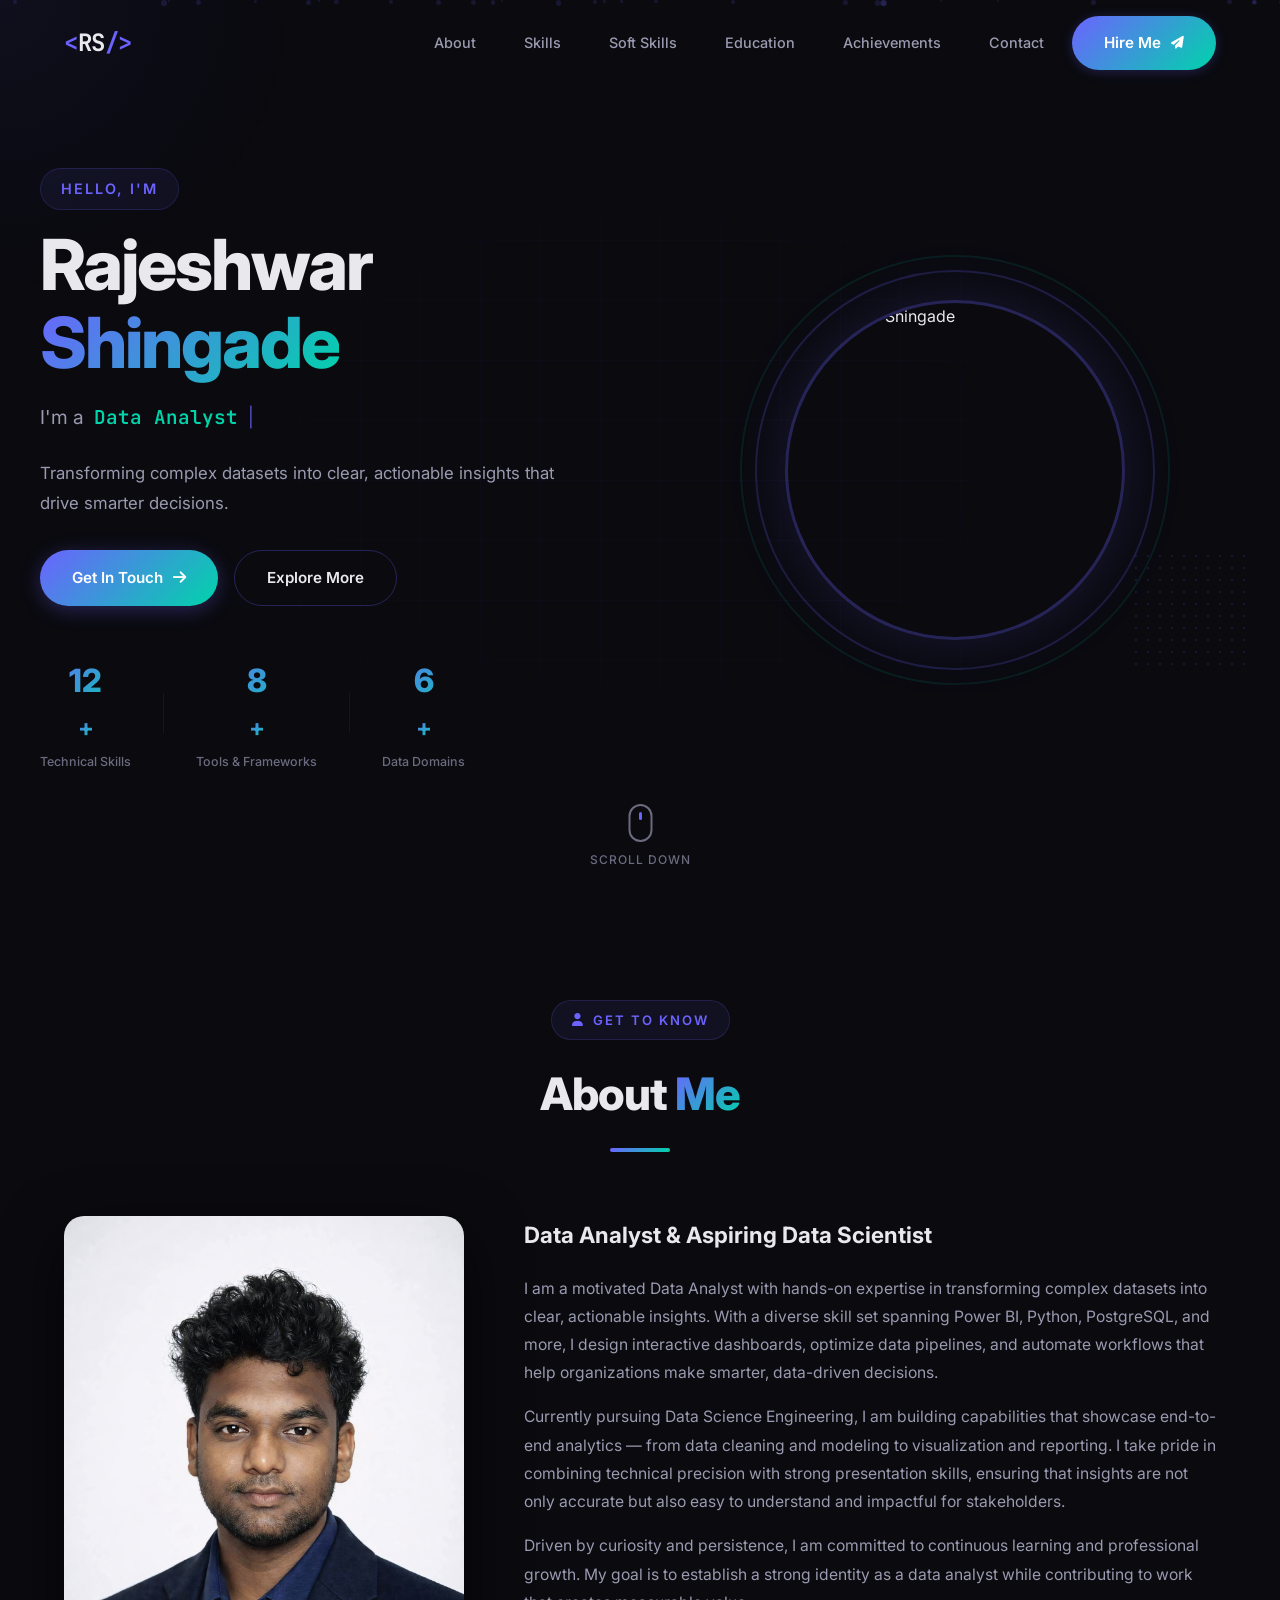
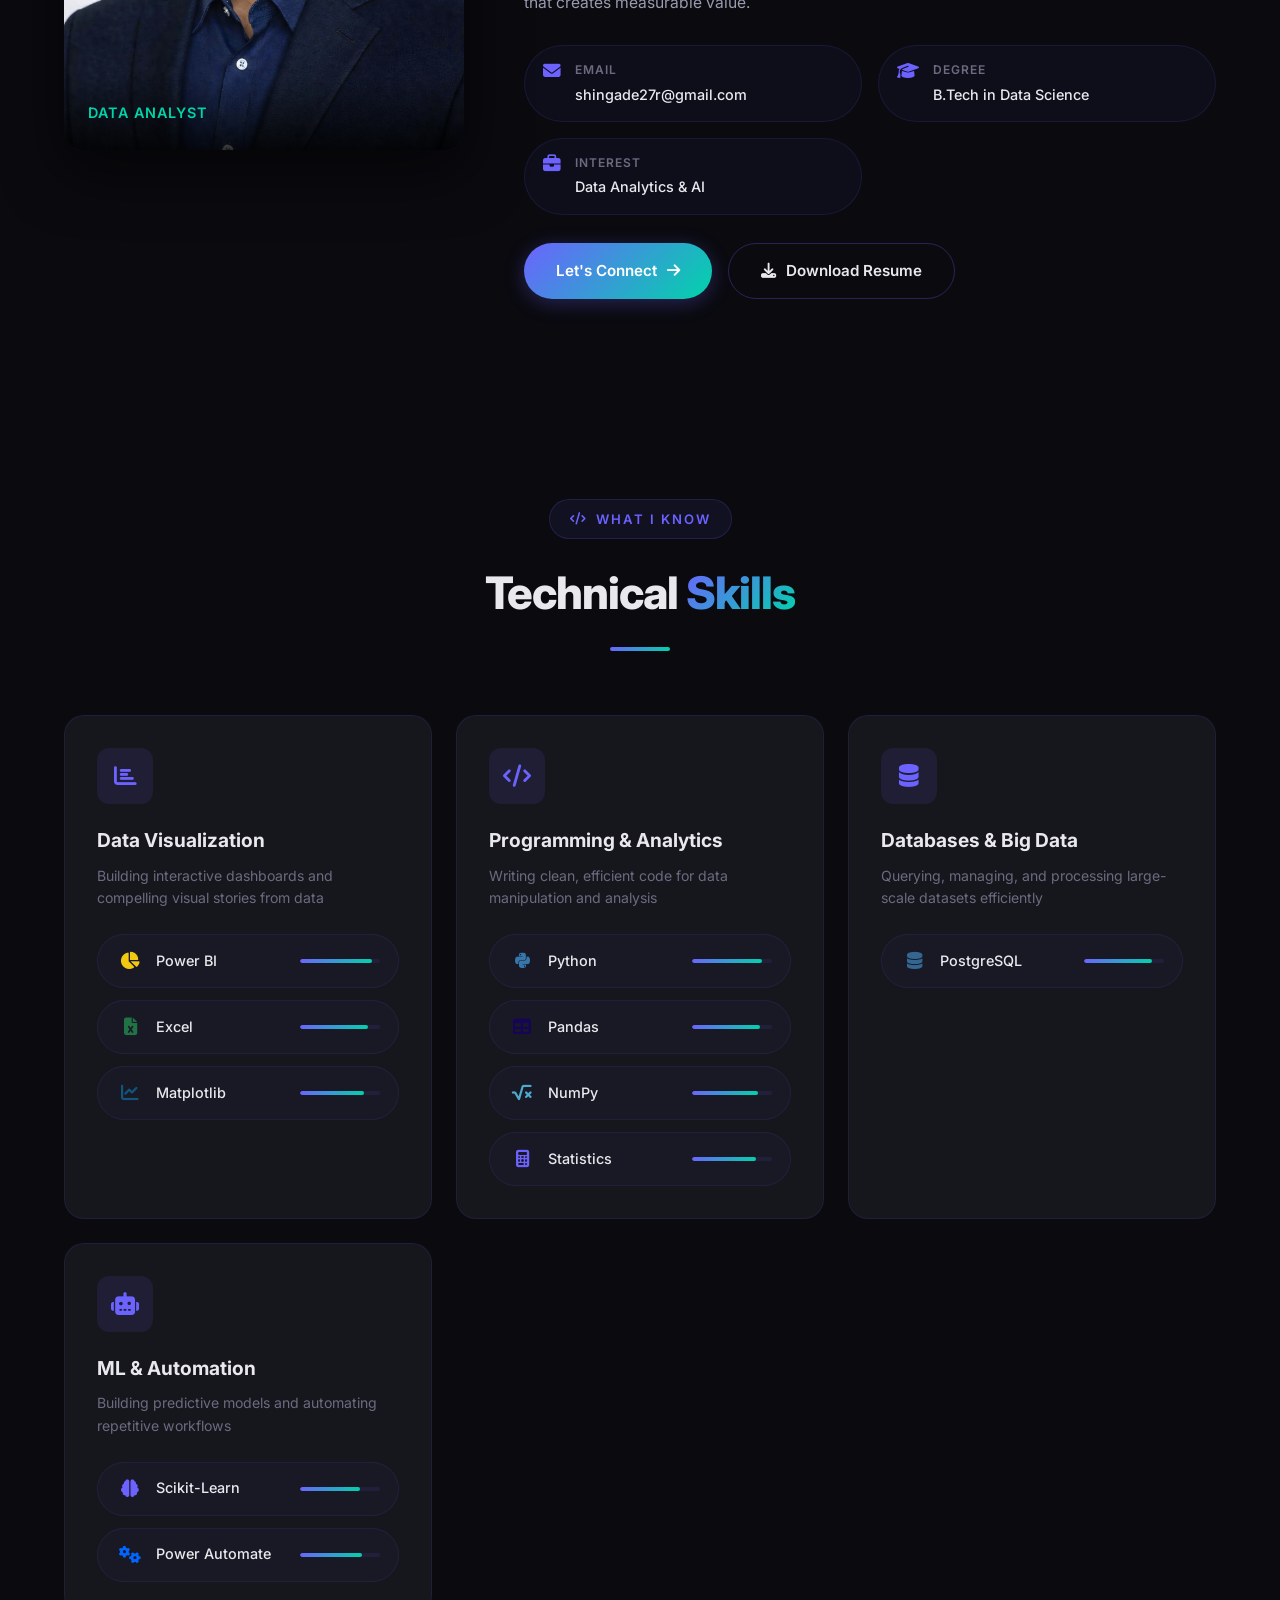
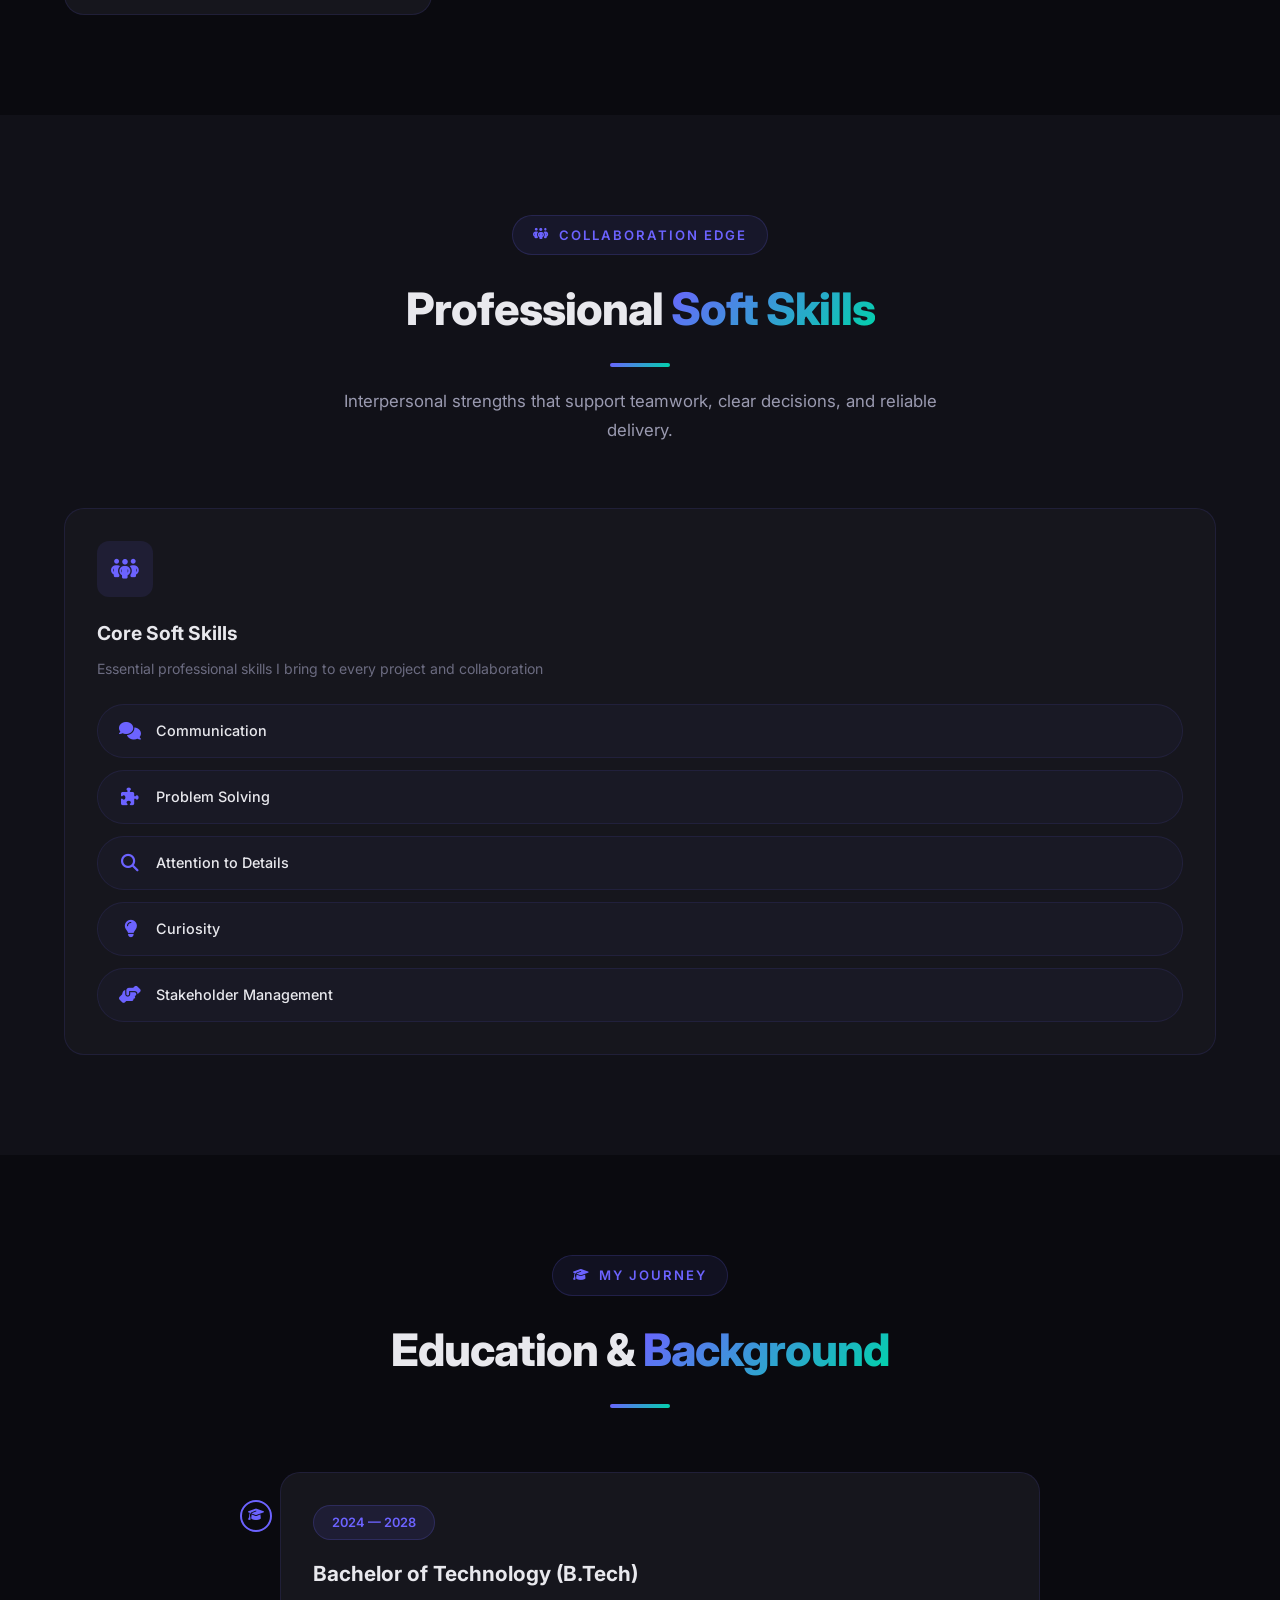
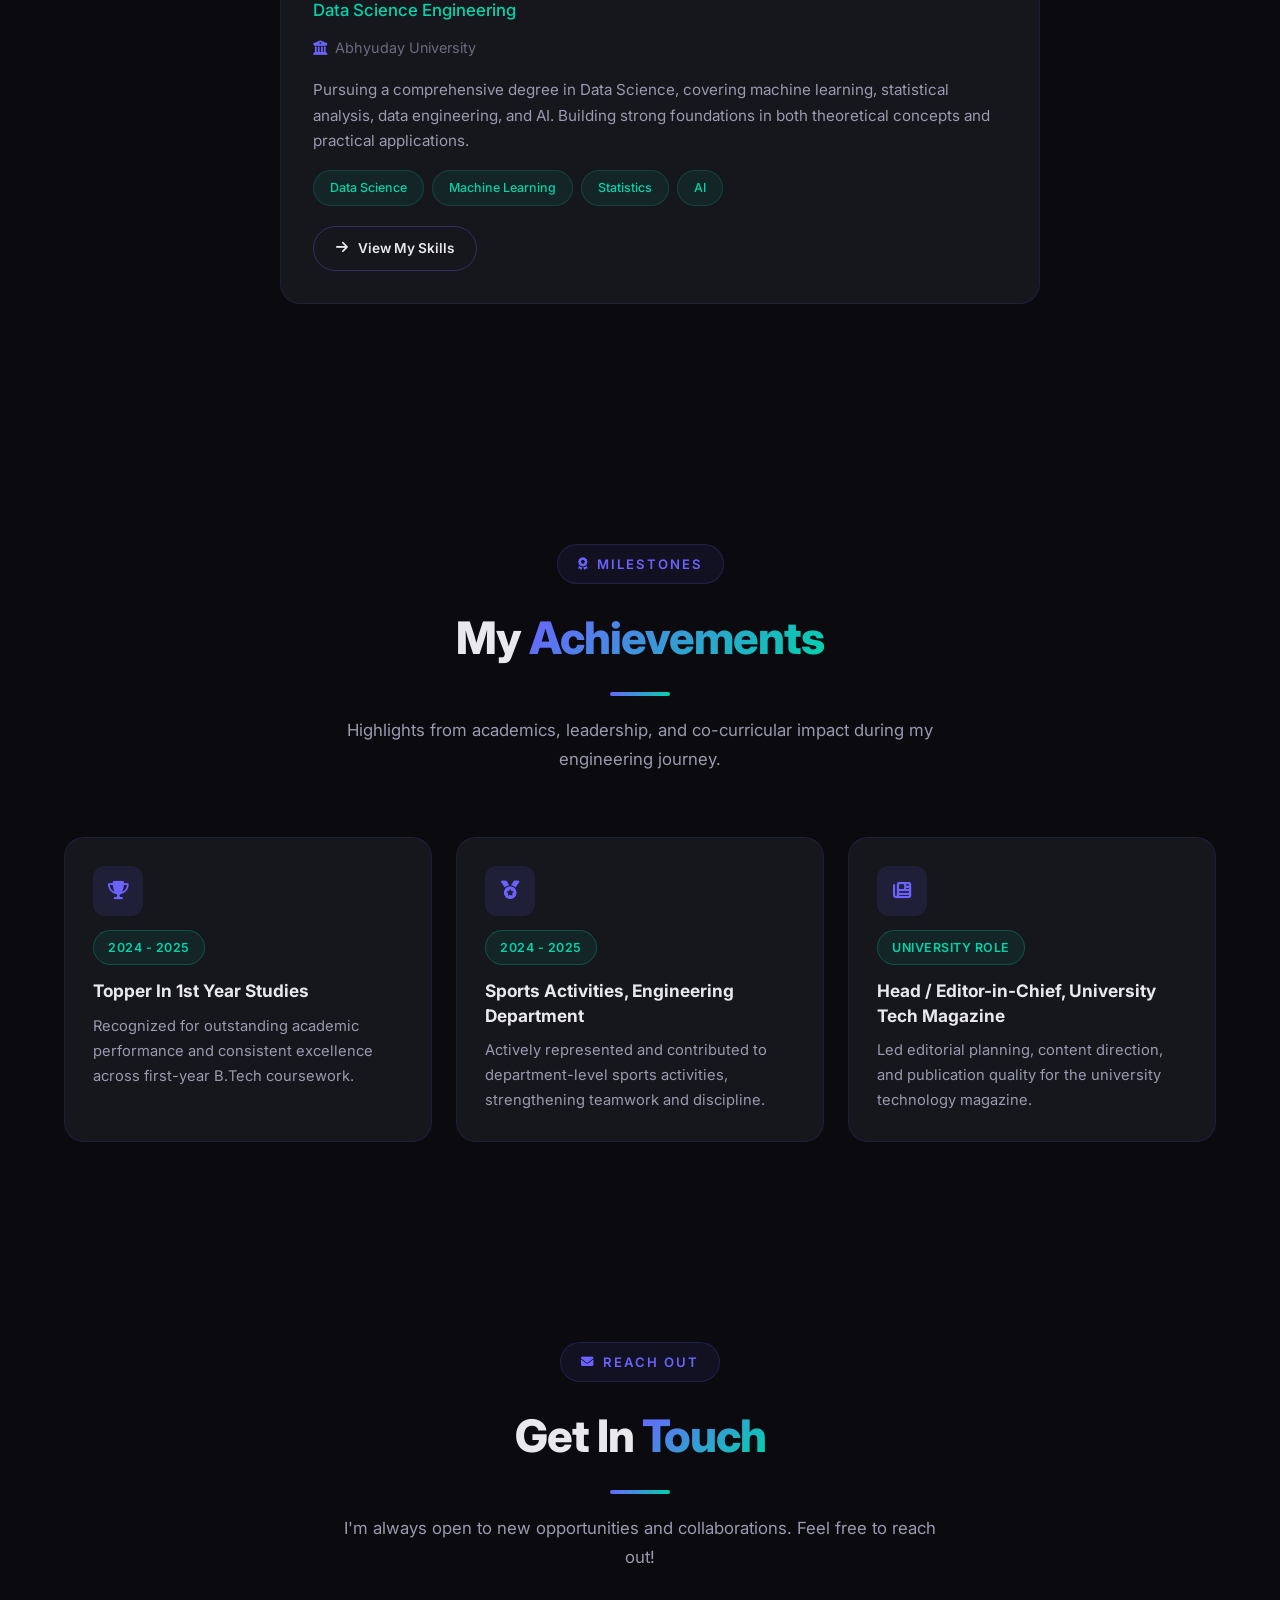
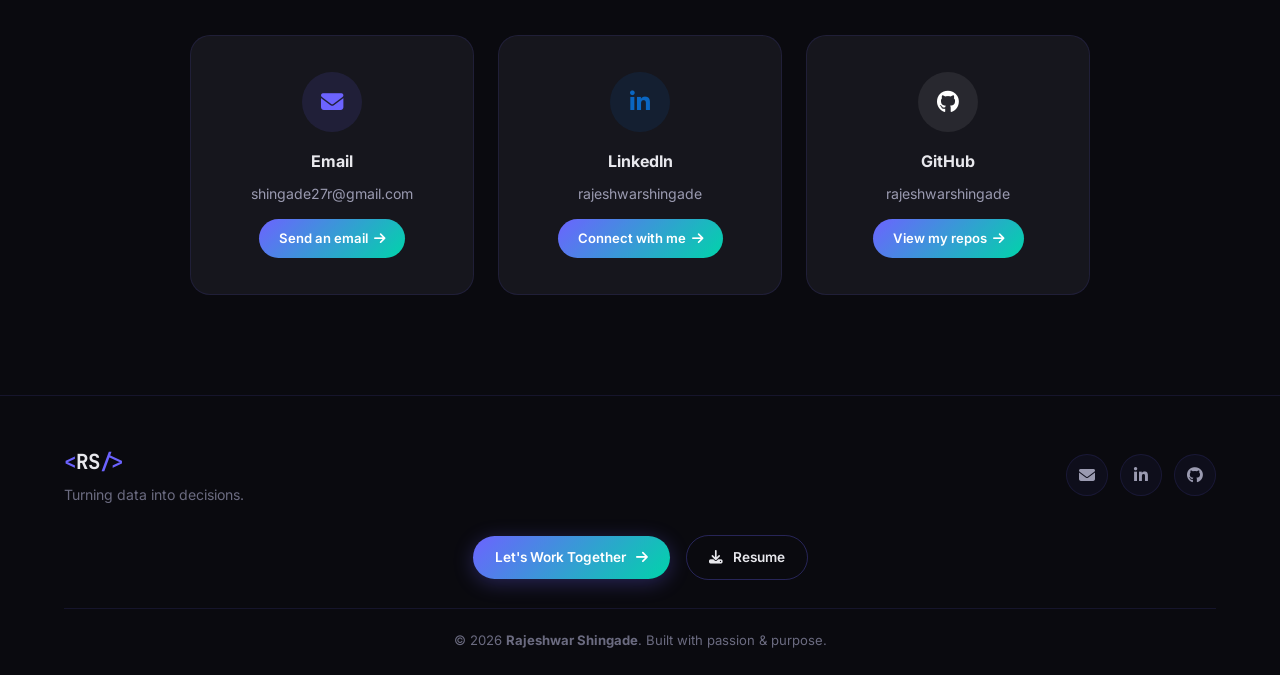
==== index.html @ 8cf4a182 "Update skills, soft skills order, and remove projects section" ====
<!DOCTYPE html>
<html lang="en">
<head>
    <meta charset="UTF-8">
    <meta name="viewport" content="width=device-width, initial-scale=1.0">
    <title>Rajeshwar Shingade | Data Analyst — Power BI, Python, PostgreSQL Expert</title>
    <meta name="description" content="Rajeshwar Shingade — Data Analyst from Indore, India. Expert in Power BI, Python, PostgreSQL, Excel, and Data Visualization. B.Tech Data Science student at Abhyuday University. Hire me for data analytics and dashboard development.">
    <meta name="keywords" content="Rajeshwar Shingade, Data Analyst, Power BI Developer, Python Developer, PostgreSQL, Data Visualization, Excel Expert, Data Science, Indore, Abhyuday University, Dashboard Developer, Data Analytics, Rajeshwar Shingade Portfolio">
    <meta name="author" content="Rajeshwar Shingade">
    <meta name="robots" content="index, follow, max-image-preview:large, max-snippet:-1">
    <link rel="canonical" href="https://rajeshwarshingade.me/">
    <meta name="subject" content="Rajeshwar Shingade — Data Analyst Portfolio">
    <meta name="classification" content="Portfolio">
    <meta name="rating" content="General">
    <link rel="alternate" hreflang="en" href="https://rajeshwarshingade.me/">
    <link rel="alternate" hreflang="x-default" href="https://rajeshwarshingade.me/">

    <!-- Open Graph / Facebook -->
    <meta property="og:type" content="website">
    <meta property="og:url" content="https://rajeshwarshingade.me/">
    <meta property="og:title" content="Rajeshwar Shingade | Data Analyst Portfolio">
    <meta property="og:description" content="Data Analyst skilled in Power BI, Python, PostgreSQL & Excel. Transforming complex data into actionable insights.">
    <meta property="og:image" content="https://rajeshwarshingade.me/7745_imgupscaler.ai_Sharpener_4K.png">
    <meta property="og:site_name" content="Rajeshwar Shingade">

    <!-- Twitter -->
    <meta name="twitter:card" content="summary_large_image">
    <meta name="twitter:title" content="Rajeshwar Shingade | Data Analyst Portfolio">
    <meta name="twitter:description" content="Data Analyst skilled in Power BI, Python, PostgreSQL & Excel. Transforming complex data into actionable insights.">
    <meta name="twitter:image" content="https://rajeshwarshingade.me/7745_imgupscaler.ai_Sharpener_4K.png">

    <!-- Structured Data (JSON-LD) for Google -->
    <script type="application/ld+json">
    [
        {
            "@context": "https://schema.org",
            "@type": "ProfilePage",
            "mainEntity": {
                "@type": "Person",
                "@id": "https://rajeshwarshingade.me/#person",
                "name": "Rajeshwar Shingade",
                "givenName": "Rajeshwar",
                "familyName": "Shingade",
                "url": "https://rajeshwarshingade.me",
                "image": "https://rajeshwarshingade.me/7745_imgupscaler.ai_Sharpener_4K.png",
                "jobTitle": "Data Analyst",
                "description": "Data Analyst skilled in Power BI, Python, PostgreSQL and Excel. Transforming complex datasets into actionable insights.",
                "email": "shingade27r@gmail.com",
                "sameAs": [
                    "https://www.linkedin.com/in/rajeshwarshingade",
                    "https://github.com/rajeshwarshingade"
                ],
                "alumniOf": {
                    "@type": "CollegeOrUniversity",
                    "name": "Abhyuday University",
                    "url": "https://abhyudayuniversity.ac.in"
                },
                "knowsAbout": ["Power BI", "Python", "PostgreSQL", "Excel", "Data Visualization", "Pandas", "NumPy", "Matplotlib", "Scikit-Learn", "Statistics", "Power Automate", "Data Analytics", "Dashboard Development"],
                "address": {
                    "@type": "PostalAddress",
                    "addressLocality": "Indore",
                    "addressRegion": "Madhya Pradesh",
                    "addressCountry": "IN"
                }
            },
            "dateCreated": "2026-03-10",
            "dateModified": "2026-03-11"
        },
        {
            "@context": "https://schema.org",
            "@type": "WebSite",
            "name": "Rajeshwar Shingade — Data Analyst Portfolio",
            "alternateName": ["Rajeshwar Shingade", "Rajeshwar Shingade Portfolio"],
            "url": "https://rajeshwarshingade.me"
        },
        {
            "@context": "https://schema.org",
            "@type": "BreadcrumbList",
            "itemListElement": [
                {
                    "@type": "ListItem",
                    "position": 1,
                    "name": "Home",
                    "item": "https://rajeshwarshingade.me/"
                }
            ]
        }
    ]
    </script>

    <link rel="preconnect" href="https://fonts.googleapis.com">
    <link rel="preconnect" href="https://fonts.gstatic.com" crossorigin>
    <link href="https://fonts.googleapis.com/css2?family=Inter:wght@300;400;500;600;700;800&family=JetBrains+Mono:wght@400;500&display=swap" rel="stylesheet">
    <link rel="stylesheet" href="https://cdnjs.cloudflare.com/ajax/libs/font-awesome/6.5.1/css/all.min.css">
    <link rel="stylesheet" href="style.css">
</head>
<body>
    <!-- Cursor Glow -->
    <div class="cursor-glow" id="cursorGlow"></div>

    <a href="#about" class="skip-link" style="position:absolute;left:-9999px;top:auto;width:1px;height:1px;overflow:hidden;z-index:9999;">Skip to main content</a>

    <!-- Navigation -->
    <nav class="navbar" id="navbar">
        <div class="nav-container">
            <a href="#hero" class="nav-logo">
                <span class="logo-bracket">&lt;</span>RS<span class="logo-bracket">/&gt;</span>
            </a>
            <ul class="nav-links" id="navLinks">
                <li><a href="#about" class="nav-link">About</a></li>
                <li><a href="#skills" class="nav-link">Skills</a></li>
                <li><a href="#soft-skills" class="nav-link">Soft Skills</a></li>
                <li><a href="#education" class="nav-link">Education</a></li>
                <li><a href="#achievements" class="nav-link">Achievements</a></li>
                <li><a href="#contact" class="nav-link">Contact</a></li>
                <li><a href="#contact" class="btn btn-nav">Hire Me <i class="fas fa-paper-plane"></i></a></li>
            </ul>
            <button class="nav-toggle" id="navToggle" aria-label="Toggle navigation">
                <span></span><span></span><span></span>
            </button>
        </div>
    </nav>

    <main role="main">
    <!-- Hero Section -->
    <section class="hero" id="hero">
        <div class="hero-bg-grid"></div>
        <div class="hero-particles" id="particles"></div>
        <div class="hero-content">
            <div class="hero-text">
                <p class="hero-greeting" data-animate="fade-up">Hello, I'm</p>
                <h1 class="hero-name" data-animate="fade-up" data-delay="100">
                    Rajeshwar<br><span class="text-gradient">Shingade</span>
                    <span class="sr-only">Rajeshwar Shingade — Data Analyst Portfolio</span>
                </h1>
                <div class="hero-role-wrapper" data-animate="fade-up" data-delay="200">
                    <span class="hero-role-prefix">I'm a</span>
                    <span class="typewriter" id="typewriter"></span>
                    <span class="typewriter-cursor">|</span>
                </div>
                <p class="hero-description" data-animate="fade-up" data-delay="300">
                    Transforming complex datasets into clear, actionable insights that drive smarter decisions.
                </p>
                <div class="hero-cta" data-animate="fade-up" data-delay="400">
                    <a href="#contact" class="btn btn-primary">
                        <span>Get In Touch</span>
                        <i class="fas fa-arrow-right"></i>
                    </a>
                    <a href="#about" class="btn btn-outline">
                        <span>Explore More</span>
                    </a>
                </div>
                <div class="hero-stats" data-animate="fade-up" data-delay="500">
                    <div class="stat">
                        <span class="stat-number" data-count="12">0</span><span class="stat-plus">+</span>
                        <span class="stat-label">Technical Skills</span>
                    </div>
                    <div class="stat-divider"></div>
                    <div class="stat">
                        <span class="stat-number" data-count="8">0</span><span class="stat-plus">+</span>
                        <span class="stat-label">Tools & Frameworks</span>
                    </div>
                    <div class="stat-divider"></div>
                    <div class="stat">
                        <span class="stat-number" data-count="6">0</span><span class="stat-plus">+</span>
                        <span class="stat-label">Data Domains</span>
                    </div>
                </div>
            </div>
            <div class="hero-image" data-animate="fade-left" data-delay="200">
                <div class="hero-image-wrapper">
                    <div class="hero-image-ring"></div>
                    <div class="hero-image-ring ring-2"></div>
                    <img src="7745_imgupscaler.ai_Sharpener_4K.png" alt="Rajeshwar Shingade" class="hero-photo">
                </div>
                <div class="hero-image-dots"></div>
            </div>
        </div>
        <a href="#about" class="scroll-indicator" aria-label="Scroll down">
            <div class="scroll-mouse">
                <div class="scroll-wheel"></div>
            </div>
            <span>Scroll Down</span>
        </a>
    </section>

    <!-- About Section -->
    <section class="section about" id="about">
        <div class="container">
            <div class="section-header" data-animate="fade-up">
                <span class="section-tag"><i class="fas fa-user"></i> Get To Know</span>
                <h2 class="section-title">About <span class="text-gradient">Me</span></h2>
                <div class="section-line"></div>
            </div>
            <div class="about-grid">
                <div class="about-image-col" data-animate="fade-right">
                    <div class="about-image-card">
                        <img src="7743 (1).jpg.jpeg" alt="Rajeshwar Shingade — Data Analyst from Indore, India" class="about-photo" loading="lazy" width="400" height="400">
                        <div class="about-image-overlay">
                            <span class="about-image-label">Data Analyst</span>
                        </div>
                    </div>
                </div>
                <div class="about-content-col" data-animate="fade-left">
                    <h3 class="about-subtitle">Data Analyst & Aspiring Data Scientist</h3>
                    <p class="about-text">
                        I am a motivated Data Analyst with hands-on expertise in transforming complex 
                        datasets into clear, actionable insights. With a diverse skill set spanning 
                        Power BI, Python, PostgreSQL, and more, I design interactive dashboards, 
                        optimize data pipelines, and automate workflows that help organizations make 
                        smarter, data-driven decisions.
                    </p>
                    <p class="about-text">
                        Currently pursuing Data Science Engineering, I am building capabilities that showcase 
                        end-to-end analytics — from data cleaning and modeling to visualization and reporting. 
                        I take pride in combining technical precision with strong presentation skills, ensuring 
                        that insights are not only accurate but also easy to understand and impactful for stakeholders.
                    </p>
                    <p class="about-text">
                        Driven by curiosity and persistence, I am committed to continuous learning and professional 
                        growth. My goal is to establish a strong identity as a data analyst while contributing 
                        to work that creates measurable value.
                    </p>
                    <div class="about-info-grid">
                        <div class="about-info-item">
                            <i class="fas fa-envelope"></i>
                            <div>
                                <span class="info-label">Email</span>
                                <span class="info-value">shingade27r@gmail.com</span>
                            </div>
                        </div>
                        <div class="about-info-item">
                            <i class="fas fa-graduation-cap"></i>
                            <div>
                                <span class="info-label">Degree</span>
                                <span class="info-value">B.Tech in Data Science</span>
                            </div>
                        </div>
                        <div class="about-info-item">
                            <i class="fas fa-briefcase"></i>
                            <div>
                                <span class="info-label">Interest</span>
                                <span class="info-value">Data Analytics & AI</span>
                            </div>
                        </div>
                    </div>
                    <div class="about-cta">
                        <a href="#contact" class="btn btn-primary">
                            <span>Let's Connect</span>
                            <i class="fas fa-arrow-right"></i>
                        </a>
                        <a href="Rajeshwar_Shingade_Resume.pdf" class="btn btn-outline" download>
                            <i class="fas fa-download"></i>
                            <span>Download Resume</span>
                        </a>
                    </div>
                </div>
            </div>
        </div>
    </section>

    <!-- Skills Section -->
    <section class="section skills" id="skills">
        <div class="container">
            <div class="section-header" data-animate="fade-up">
                <span class="section-tag"><i class="fas fa-code"></i> What I Know</span>
                <h2 class="section-title">Technical <span class="text-gradient">Skills</span></h2>
                <div class="section-line"></div>
            </div>

            <!-- Skill Categories -->
            <div class="skills-categories">
                <!-- Data Visualization -->
                <div class="skill-category" data-animate="fade-up" data-delay="0">
                    <div class="category-icon">
                        <i class="fas fa-chart-bar"></i>
                    </div>
                    <h3 class="category-title">Data Visualization</h3>
                    <p class="category-desc">Building interactive dashboards and compelling visual stories from data</p>
                    <div class="category-skills">
                        <div class="skill-chip">
                            <i class="fas fa-chart-pie skill-icon-fa" style="color:#f2c811"></i>
                            <span>Power BI</span>
                            <div class="skill-level" data-level="90"></div>
                        </div>
                        <div class="skill-chip">
                            <i class="fas fa-file-excel skill-icon-fa" style="color:#217346"></i>
                            <span>Excel</span>
                            <div class="skill-level" data-level="85"></div>
                        </div>
                        <div class="skill-chip">
                            <i class="fas fa-chart-line skill-icon-fa" style="color:#11557c"></i>
                            <span>Matplotlib</span>
                            <div class="skill-level" data-level="80"></div>
                        </div>
                    </div>
                </div>

                <!-- Programming & Analytics -->
                <div class="skill-category" data-animate="fade-up" data-delay="100">
                    <div class="category-icon">
                        <i class="fas fa-code"></i>
                    </div>
                    <h3 class="category-title">Programming & Analytics</h3>
                    <p class="category-desc">Writing clean, efficient code for data manipulation and analysis</p>
                    <div class="category-skills">
                        <div class="skill-chip">
                            <i class="fab fa-python skill-icon-fa" style="color:#3776ab"></i>
                            <span>Python</span>
                            <div class="skill-level" data-level="88"></div>
                        </div>
                        <div class="skill-chip">
                            <i class="fas fa-table skill-icon-fa" style="color:#150458"></i>
                            <span>Pandas</span>
                            <div class="skill-level" data-level="85"></div>
                        </div>
                        <div class="skill-chip">
                            <i class="fas fa-square-root-alt skill-icon-fa" style="color:#4dabcf"></i>
                            <span>NumPy</span>
                            <div class="skill-level" data-level="82"></div>
                        </div>
                        <div class="skill-chip">
                            <i class="fas fa-calculator skill-icon-fa"></i>
                            <span>Statistics</span>
                            <div class="skill-level" data-level="80"></div>
                        </div>
                    </div>
                </div>

                <!-- Databases & Big Data -->
                <div class="skill-category" data-animate="fade-up" data-delay="200">
                    <div class="category-icon">
                        <i class="fas fa-database"></i>
                    </div>
                    <h3 class="category-title">Databases & Big Data</h3>
                    <p class="category-desc">Querying, managing, and processing large-scale datasets efficiently</p>
                    <div class="category-skills">
                        <div class="skill-chip">
                            <i class="fas fa-database skill-icon-fa" style="color:#336791"></i>
                            <span>PostgreSQL</span>
                            <div class="skill-level" data-level="85"></div>
                        </div>
                    </div>
                </div>

                <!-- ML & Automation -->
                <div class="skill-category" data-animate="fade-up" data-delay="300">
                    <div class="category-icon">
                        <i class="fas fa-robot"></i>
                    </div>
                    <h3 class="category-title">ML & Automation</h3>
                    <p class="category-desc">Building predictive models and automating repetitive workflows</p>
                    <div class="category-skills">
                        <div class="skill-chip">
                            <i class="fas fa-brain skill-icon-fa"></i>
                            <span>Scikit-Learn</span>
                            <div class="skill-level" data-level="75"></div>
                        </div>
                        <div class="skill-chip">
                            <i class="fas fa-cogs skill-icon-fa" style="color:#0066ff"></i>
                            <span>Power Automate</span>
                            <div class="skill-level" data-level="78"></div>
                        </div>
                    </div>
                </div>

            </div>
        </div>
    </section>

    <!-- Soft Skills Section -->
    <section class="section soft-skills" id="soft-skills">
        <div class="container">
            <div class="section-header" data-animate="fade-up">
                <span class="section-tag"><i class="fas fa-people-group"></i> Collaboration Edge</span>
                <h2 class="section-title">Professional <span class="text-gradient">Soft Skills</span></h2>
                <div class="section-line"></div>
                <p class="section-desc">Interpersonal strengths that support teamwork, clear decisions, and reliable delivery.</p>
            </div>

            <div class="skills-categories">
                <div class="skill-category" data-animate="fade-up" data-delay="0">
                    <div class="category-icon">
                        <i class="fas fa-people-group"></i>
                    </div>
                    <h3 class="category-title">Core Soft Skills</h3>
                    <p class="category-desc">Essential professional skills I bring to every project and collaboration</p>
                    <div class="category-skills">
                        <div class="skill-chip">
                            <i class="fas fa-comments skill-icon-fa"></i>
                            <span>Communication</span>
                        </div>
                        <div class="skill-chip">
                            <i class="fas fa-puzzle-piece skill-icon-fa"></i>
                            <span>Problem Solving</span>
                        </div>
                        <div class="skill-chip">
                            <i class="fas fa-magnifying-glass skill-icon-fa"></i>
                            <span>Attention to Details</span>
                        </div>
                        <div class="skill-chip">
                            <i class="fas fa-lightbulb skill-icon-fa"></i>
                            <span>Curiosity</span>
                        </div>
                        <div class="skill-chip">
                            <i class="fas fa-handshake-angle skill-icon-fa"></i>
                            <span>Stakeholder Management</span>
                        </div>
                    </div>
                </div>
            </div>
        </div>
    </section>

    <!-- Education Section -->
    <section class="section education" id="education">
        <div class="container">
            <div class="section-header" data-animate="fade-up">
                <span class="section-tag"><i class="fas fa-graduation-cap"></i> My Journey</span>
                <h2 class="section-title">Education & <span class="text-gradient">Background</span></h2>
                <div class="section-line"></div>
            </div>
            <div class="timeline">
                <div class="timeline-item" data-animate="fade-up">
                    <div class="timeline-marker">
                        <i class="fas fa-graduation-cap"></i>
                    </div>
                    <div class="timeline-card">
                        <div class="timeline-badge">2024 — 2028</div>
                        <h3 class="timeline-title">Bachelor of Technology (B.Tech)</h3>
                        <h4 class="timeline-subtitle">Data Science Engineering</h4>
                        <p class="timeline-institution">
                            <i class="fas fa-university"></i> Abhyuday University
                        </p>
                        <p class="timeline-desc">
                            Pursuing a comprehensive degree in Data Science, covering machine learning, 
                            statistical analysis, data engineering, and AI. Building strong foundations 
                            in both theoretical concepts and practical applications.
                        </p>
                        <div class="timeline-tags">
                            <span class="timeline-tag">Data Science</span>
                            <span class="timeline-tag">Machine Learning</span>
                            <span class="timeline-tag">Statistics</span>
                            <span class="timeline-tag">AI</span>
                        </div>
                        <a href="#skills" class="btn btn-sm btn-outline" style="margin-top:20px">
                            <i class="fas fa-arrow-right"></i>
                            <span>View My Skills</span>
                        </a>
                    </div>
                </div>
            </div>
        </div>
    </section>

    <!-- Achievements Section -->
    <section class="section achievements" id="achievements">
        <div class="container">
            <div class="section-header" data-animate="fade-up">
                <span class="section-tag"><i class="fas fa-award"></i> Milestones</span>
                <h2 class="section-title">My <span class="text-gradient">Achievements</span></h2>
                <div class="section-line"></div>
                <p class="section-desc">Highlights from academics, leadership, and co-curricular impact during my engineering journey.</p>
            </div>

            <div class="achievements-grid">
                <article class="achievement-card" data-animate="fade-up" data-delay="0">
                    <div class="achievement-icon">
                        <i class="fas fa-trophy"></i>
                    </div>
                    <div class="achievement-content">
                        <div class="achievement-year">2024 - 2025</div>
                        <h3 class="achievement-title">Topper In 1st Year Studies</h3>
                        <p class="achievement-text">Recognized for outstanding academic performance and consistent excellence across first-year B.Tech coursework.</p>
                    </div>
                </article>

                <article class="achievement-card" data-animate="fade-up" data-delay="120">
                    <div class="achievement-icon">
                        <i class="fas fa-medal"></i>
                    </div>
                    <div class="achievement-content">
                        <div class="achievement-year">2024 - 2025</div>
                        <h3 class="achievement-title">Sports Activities, Engineering Department</h3>
                        <p class="achievement-text">Actively represented and contributed to department-level sports activities, strengthening teamwork and discipline.</p>
                    </div>
                </article>

                <article class="achievement-card" data-animate="fade-up" data-delay="240">
                    <div class="achievement-icon">
                        <i class="fas fa-newspaper"></i>
                    </div>
                    <div class="achievement-content">
                        <div class="achievement-year">University Role</div>
                        <h3 class="achievement-title">Head / Editor-in-Chief, University Tech Magazine</h3>
                        <p class="achievement-text">Led editorial planning, content direction, and publication quality for the university technology magazine.</p>
                    </div>
                </article>
            </div>
        </div>
    </section>

    <!-- Contact Section -->
    <section class="section contact" id="contact">
        <div class="container">
            <div class="section-header" data-animate="fade-up">
                <span class="section-tag"><i class="fas fa-envelope"></i> Reach Out</span>
                <h2 class="section-title">Get In <span class="text-gradient">Touch</span></h2>
                <div class="section-line"></div>
                <p class="section-desc">I'm always open to new opportunities and collaborations. Feel free to reach out!</p>
            </div>
            <div class="contact-grid">
                <div class="contact-cards" data-animate="fade-up">
                    <a href="https://mail.google.com/mail/?view=cm&to=shingade27r@gmail.com" target="_blank" rel="noopener noreferrer" class="contact-card">
                        <div class="contact-card-icon">
                            <i class="fas fa-envelope"></i>
                        </div>
                        <h3>Email</h3>
                        <p>shingade27r@gmail.com</p>
                        <span class="contact-card-action">Send an email <i class="fas fa-arrow-right"></i></span>
                    </a>
                    <a href="https://www.linkedin.com/in/rajeshwarshingade" target="_blank" rel="noopener noreferrer" class="contact-card">
                        <div class="contact-card-icon linkedin">
                            <i class="fab fa-linkedin-in"></i>
                        </div>
                        <h3>LinkedIn</h3>
                        <p>rajeshwarshingade</p>
                        <span class="contact-card-action">Connect with me <i class="fas fa-arrow-right"></i></span>
                    </a>
                    <a href="https://github.com/rajeshwarshingade" target="_blank" rel="noopener noreferrer" class="contact-card">
                        <div class="contact-card-icon github">
                            <i class="fab fa-github"></i>
                        </div>
                        <h3>GitHub</h3>
                        <p>rajeshwarshingade</p>
                        <span class="contact-card-action">View my repos <i class="fas fa-arrow-right"></i></span>
                    </a>
                </div>
            </div>
        </div>
    </section>

    </main>

    <!-- Footer -->
    <footer class="footer">
        <div class="container">
            <div class="footer-content">
                <div class="footer-brand">
                    <a href="#hero" class="footer-logo">
                        <span class="logo-bracket">&lt;</span>RS<span class="logo-bracket">/&gt;</span>
                    </a>
                    <p class="footer-tagline">Turning data into decisions.</p>
                </div>
                <div class="footer-social">
                    <a href="https://mail.google.com/mail/?view=cm&to=shingade27r@gmail.com" target="_blank" rel="noopener noreferrer" class="social-link" aria-label="Email">
                        <i class="fas fa-envelope"></i>
                    </a>
                    <a href="https://www.linkedin.com/in/rajeshwarshingade" target="_blank" rel="noopener noreferrer" class="social-link" aria-label="LinkedIn">
                        <i class="fab fa-linkedin-in"></i>
                    </a>
                    <a href="https://github.com/rajeshwarshingade" target="_blank" rel="noopener noreferrer" class="social-link" aria-label="GitHub">
                        <i class="fab fa-github"></i>
                    </a>
                </div>
            </div>
            <div class="footer-cta">
                <a href="#contact" class="btn btn-primary btn-sm">
                    <span>Let's Work Together</span>
                    <i class="fas fa-arrow-right"></i>
                </a>
                <a href="Rajeshwar_Shingade_Resume.pdf" class="btn btn-outline btn-sm" download>
                    <i class="fas fa-download"></i>
                    <span>Resume</span>
                </a>
            </div>
            <div class="footer-bottom">
                <p>&copy; 2026 <strong>Rajeshwar Shingade</strong>. Built with passion & purpose.</p>
            </div>
        </div>
    </footer>

    <script src="script.js"></script>
</body>
</html>
---- style.css ----
/* ==========================================
   CSS VARIABLES & RESET
   ========================================== */
:root {
    --bg-primary: #0a0a0f;
    --bg-secondary: #111118;
    --bg-card: #16161d;
    --bg-card-hover: #1c1c25;
    --text-primary: #e8e8ed;
    --text-secondary: #9a9ab0;
    --text-muted: #6b6b80;
    --accent-primary: #6c63ff;
    --accent-secondary: #00d4aa;
    --accent-tertiary: #ff6b9d;
    --gradient-primary: linear-gradient(135deg, #6c63ff, #00d4aa);
    --gradient-accent: linear-gradient(135deg, #6c63ff, #ff6b9d);
    --gradient-bg: linear-gradient(180deg, #0a0a0f 0%, #111118 100%);
    --border-color: rgba(108, 99, 255, 0.12);
    --border-hover: rgba(108, 99, 255, 0.3);
    --shadow-sm: 0 2px 8px rgba(0,0,0,0.3);
    --shadow-md: 0 8px 30px rgba(0,0,0,0.4);
    --shadow-lg: 0 20px 60px rgba(0,0,0,0.5);
    --shadow-glow: 0 0 40px rgba(108, 99, 255, 0.15);
    --radius-sm: 8px;
    --radius-md: 12px;
    --radius-lg: 20px;
    --radius-xl: 28px;
    --transition: 0.3s cubic-bezier(0.4, 0, 0.2, 1);
    --font-primary: 'Inter', -apple-system, BlinkMacSystemFont, sans-serif;
    --font-mono: 'JetBrains Mono', monospace;
}

*, *::before, *::after {
    margin: 0;
    padding: 0;
    box-sizing: border-box;
}

.sr-only {
    position: absolute;
    width: 1px;
    height: 1px;
    padding: 0;
    margin: -1px;
    overflow: hidden;
    clip: rect(0, 0, 0, 0);
    white-space: nowrap;
    border: 0;
}

html {
    scroll-behavior: smooth;
    scroll-padding-top: 80px;
    font-size: 16px;
}

body {
    font-family: var(--font-primary);
    background: var(--bg-primary);
    color: var(--text-primary);
    line-height: 1.7;
    overflow-x: hidden;
    -webkit-font-smoothing: antialiased;
    -moz-osx-font-smoothing: grayscale;
}

::selection {
    background: rgba(108, 99, 255, 0.3);
    color: #fff;
}

a {
    text-decoration: none;
    color: inherit;
    transition: var(--transition);
}

img {
    max-width: 100%;
    height: auto;
    display: block;
}

ul { list-style: none; }

.container {
    width: 100%;
    max-width: 1200px;
    margin: 0 auto;
    padding: 0 24px;
}

/* ==========================================
   CURSOR GLOW
   ========================================== */
.cursor-glow {
    position: fixed;
    width: 600px;
    height: 600px;
    border-radius: 50%;
    background: radial-gradient(circle, rgba(108, 99, 255, 0.06) 0%, transparent 70%);
    pointer-events: none;
    z-index: 0;
    transform: translate(-50%, -50%);
    transition: opacity 0.3s;
}

/* ==========================================
   NAVIGATION
   ========================================== */
.navbar {
    position: fixed;
    top: 0;
    left: 0;
    right: 0;
    z-index: 1000;
    padding: 16px 0;
    transition: var(--transition);
    background: transparent;
}

.navbar.scrolled {
    background: rgba(10, 10, 15, 0.85);
    backdrop-filter: blur(20px);
    -webkit-backdrop-filter: blur(20px);
    border-bottom: 1px solid var(--border-color);
    padding: 10px 0;
}

.nav-container {
    max-width: 1200px;
    margin: 0 auto;
    padding: 0 24px;
    display: flex;
    align-items: center;
    justify-content: space-between;
}

.nav-logo {
    font-family: var(--font-mono);
    font-size: 1.5rem;
    font-weight: 700;
    color: var(--text-primary);
    letter-spacing: -0.5px;
}

.logo-bracket {
    color: var(--accent-primary);
}

.nav-links {
    display: flex;
    align-items: center;
    gap: 8px;
}

.nav-link {
    padding: 8px 20px;
    border-radius: 100px;
    font-size: 0.9rem;
    font-weight: 500;
    color: var(--text-secondary);
    position: relative;
    transition: var(--transition);
}

.nav-link:hover,
.nav-link.active {
    color: var(--text-primary);
    background: rgba(108, 99, 255, 0.1);
}

.btn-nav {
    display: inline-flex;
    align-items: center;
    gap: 8px;
    padding: 9px 22px;
    border-radius: 100px;
    font-size: 0.85rem;
    font-weight: 600;
    background: var(--gradient-primary);
    color: #fff;
    box-shadow: 0 2px 12px rgba(108, 99, 255, 0.25);
    transition: var(--transition);
    white-space: nowrap;
}

.btn-nav:hover {
    transform: translateY(-2px);
    box-shadow: 0 6px 24px rgba(108, 99, 255, 0.4);
    color: #fff;
}

.btn-nav i {
    font-size: 0.8rem;
    transition: transform 0.3s;
}

.btn-nav:hover i {
    transform: translateX(3px);
}

.nav-toggle {
    display: none;
    flex-direction: column;
    gap: 5px;
    background: none;
    border: none;
    cursor: pointer;
    padding: 5px;
    z-index: 1001;
}

.nav-toggle span {
    width: 24px;
    height: 2px;
    background: var(--text-primary);
    border-radius: 2px;
    transition: var(--transition);
}

.nav-toggle.active span:nth-child(1) {
    transform: rotate(45deg) translate(5px, 5px);
}
.nav-toggle.active span:nth-child(2) {
    opacity: 0;
}
.nav-toggle.active span:nth-child(3) {
    transform: rotate(-45deg) translate(5px, -5px);
}

/* ==========================================
   HERO SECTION
   ========================================== */
.hero {
    min-height: 100vh;
    display: flex;
    align-items: center;
    justify-content: center;
    position: relative;
    padding: 120px 24px 80px;
    overflow: hidden;
}

.hero-bg-grid {
    position: absolute;
    inset: 0;
    background-image:
        linear-gradient(rgba(108, 99, 255, 0.03) 1px, transparent 1px),
        linear-gradient(90deg, rgba(108, 99, 255, 0.03) 1px, transparent 1px);
    background-size: 60px 60px;
    mask-image: radial-gradient(ellipse at center, black 30%, transparent 70%);
    -webkit-mask-image: radial-gradient(ellipse at center, black 30%, transparent 70%);
}

.hero-particles {
    position: absolute;
    inset: 0;
    overflow: hidden;
    pointer-events: none;
}

.particle {
    position: absolute;
    border-radius: 50%;
    background: var(--accent-primary);
    opacity: 0.15;
    animation: float-particle linear infinite;
}

@keyframes float-particle {
    0% { transform: translateY(100vh) scale(0); opacity: 0; }
    10% { opacity: 0.15; }
    90% { opacity: 0.15; }
    100% { transform: translateY(-100px) scale(1); opacity: 0; }
}

.hero-content {
    max-width: 1200px;
    width: 100%;
    display: grid;
    grid-template-columns: 1fr 1fr;
    gap: 60px;
    align-items: center;
    position: relative;
    z-index: 1;
}

.hero-greeting {
    display: inline-flex;
    align-items: center;
    gap: 6px;
    font-size: 0.9rem;
    font-weight: 600;
    color: var(--accent-primary);
    letter-spacing: 2px;
    text-transform: uppercase;
    margin-bottom: 16px;
    padding: 8px 20px;
    background: rgba(108, 99, 255, 0.08);
    border: 1px solid rgba(108, 99, 255, 0.18);
    border-radius: 100px;
}

.hero-name {
    font-size: clamp(2.8rem, 5.5vw, 4.5rem);
    font-weight: 800;
    line-height: 1.1;
    letter-spacing: -2px;
    margin-bottom: 20px;
}

.text-gradient {
    background: var(--gradient-primary);
    -webkit-background-clip: text;
    -webkit-text-fill-color: transparent;
    background-clip: text;
}

.hero-role-wrapper {
    display: flex;
    align-items: center;
    gap: 10px;
    margin-bottom: 24px;
    font-size: 1.2rem;
}

.hero-role-prefix {
    color: var(--text-secondary);
    font-weight: 400;
}

.typewriter {
    color: var(--accent-secondary);
    font-weight: 600;
    font-family: var(--font-mono);
}

.typewriter-cursor {
    color: var(--accent-primary);
    animation: blink 1s infinite;
    font-weight: 300;
}

@keyframes blink {
    0%, 100% { opacity: 1; }
    50% { opacity: 0; }
}

.hero-description {
    font-size: 1.05rem;
    color: var(--text-secondary);
    max-width: 520px;
    line-height: 1.8;
    margin-bottom: 32px;
}

.hero-cta {
    display: flex;
    gap: 16px;
    margin-bottom: 48px;
    flex-wrap: wrap;
}

/* Buttons */
.btn {
    display: inline-flex;
    align-items: center;
    gap: 10px;
    padding: 14px 32px;
    border-radius: 100px;
    font-size: 0.95rem;
    font-weight: 600;
    font-family: var(--font-primary);
    cursor: pointer;
    border: none;
    transition: var(--transition);
    position: relative;
    overflow: hidden;
}

.btn-primary {
    background: var(--gradient-primary);
    color: #fff;
    box-shadow: 0 4px 20px rgba(108, 99, 255, 0.3);
}

.btn-primary:hover {
    transform: translateY(-2px);
    box-shadow: 0 8px 30px rgba(108, 99, 255, 0.45);
}

.btn-primary i {
    transition: transform 0.3s;
}

.btn-primary:hover i {
    transform: translateX(4px);
}

.btn-outline {
    background: transparent;
    color: var(--text-primary);
    border: 1.5px solid var(--border-hover);
}

.btn-outline:hover {
    background: rgba(108, 99, 255, 0.08);
    border-color: var(--accent-primary);
    transform: translateY(-2px);
}

.btn-sm {
    padding: 10px 22px;
    font-size: 0.85rem;
}

/* Hero Stats */
.hero-stats {
    display: flex;
    align-items: center;
    gap: 32px;
}

.stat {
    text-align: center;
}

.stat-number {
    display: block;
    font-size: 2rem;
    font-weight: 800;
    background: var(--gradient-primary);
    -webkit-background-clip: text;
    -webkit-text-fill-color: transparent;
    background-clip: text;
}

.stat-plus {
    font-size: 1.5rem;
    font-weight: 700;
    background: var(--gradient-primary);
    -webkit-background-clip: text;
    -webkit-text-fill-color: transparent;
    background-clip: text;
}

.stat-label {
    display: block;
    font-size: 0.78rem;
    color: var(--text-muted);
    font-weight: 500;
    margin-top: 2px;
}

.stat-divider {
    width: 1px;
    height: 40px;
    background: var(--border-color);
}

/* Hero Image */
.hero-image {
    display: flex;
    justify-content: center;
    align-items: center;
    position: relative;
}

.hero-image-wrapper {
    position: relative;
    width: 380px;
    height: 380px;
    display: flex;
    align-items: center;
    justify-content: center;
}

.hero-image-ring {
    position: absolute;
    inset: -10px;
    border-radius: 50%;
    border: 2px solid rgba(108, 99, 255, 0.2);
    animation: pulse-ring 3s ease-in-out infinite;
}

.hero-image-ring.ring-2 {
    inset: -25px;
    border-color: rgba(0, 212, 170, 0.1);
    animation-delay: 1.5s;
}

@keyframes pulse-ring {
    0%, 100% { transform: scale(1); opacity: 1; }
    50% { transform: scale(1.05); opacity: 0.5; }
}

.hero-photo {
    width: 340px;
    height: 340px;
    border-radius: 50%;
    object-fit: cover;
    border: 3px solid rgba(108, 99, 255, 0.3);
    box-shadow: 0 0 60px rgba(108, 99, 255, 0.15);
    position: relative;
    z-index: 1;
}

.hero-image-dots {
    position: absolute;
    width: 120px;
    height: 120px;
    bottom: -10px;
    right: -10px;
    background-image: radial-gradient(circle, rgba(108, 99, 255, 0.3) 1px, transparent 1px);
    background-size: 12px 12px;
    opacity: 0.5;
}

/* Scroll Indicator */
.scroll-indicator {
    position: absolute;
    bottom: 30px;
    left: 50%;
    transform: translateX(-50%);
    display: flex;
    flex-direction: column;
    align-items: center;
    gap: 8px;
    color: var(--text-muted);
    font-size: 0.75rem;
    font-weight: 500;
    letter-spacing: 1px;
    text-transform: uppercase;
    animation: bounce-scroll 2s ease-in-out infinite;
}

.scroll-mouse {
    width: 24px;
    height: 38px;
    border: 2px solid var(--text-muted);
    border-radius: 12px;
    position: relative;
}

.scroll-wheel {
    width: 3px;
    height: 8px;
    background: var(--accent-primary);
    border-radius: 3px;
    position: absolute;
    top: 6px;
    left: 50%;
    transform: translateX(-50%);
    animation: scroll-wheel 2s ease-in-out infinite;
}

@keyframes scroll-wheel {
    0%, 100% { opacity: 1; top: 6px; }
    50% { opacity: 0.3; top: 18px; }
}

@keyframes bounce-scroll {
    0%, 100% { transform: translateX(-50%) translateY(0); }
    50% { transform: translateX(-50%) translateY(8px); }
}

/* ==========================================
   SECTIONS COMMON
   ========================================== */
.section {
    padding: 100px 0;
    position: relative;
}

.section-header {
    text-align: center;
    margin-bottom: 64px;
}

.section-tag {
    display: inline-flex;
    align-items: center;
    gap: 8px;
    font-size: 0.82rem;
    font-weight: 600;
    color: var(--accent-primary);
    text-transform: uppercase;
    letter-spacing: 2px;
    margin-bottom: 16px;
    padding: 8px 20px;
    background: rgba(108, 99, 255, 0.08);
    border: 1px solid rgba(108, 99, 255, 0.18);
    border-radius: 100px;
}

.section-tag i {
    font-size: 0.78rem;
}

.section-title {
    font-size: clamp(2rem, 4vw, 2.8rem);
    font-weight: 800;
    letter-spacing: -1px;
    margin-bottom: 16px;
}

.section-line {
    width: 60px;
    height: 4px;
    background: var(--gradient-primary);
    border-radius: 4px;
    margin: 0 auto;
}

.section-desc {
    max-width: 600px;
    margin: 20px auto 0;
    color: var(--text-secondary);
    font-size: 1.05rem;
}

/* ==========================================
   ABOUT SECTION
   ========================================== */
.about {
    background: var(--bg-primary);
}

.about-grid {
    display: grid;
    grid-template-columns: 400px 1fr;
    gap: 60px;
    align-items: start;
}

.about-image-card {
    position: relative;
    border-radius: var(--radius-lg);
    overflow: hidden;
    box-shadow: var(--shadow-lg);
    aspect-ratio: 3/4;
}

.about-photo {
    width: 100%;
    height: 100%;
    object-fit: cover;
    transition: transform 0.6s ease;
}

.about-image-card:hover .about-photo {
    transform: scale(1.05);
}

.about-image-overlay {
    position: absolute;
    bottom: 0;
    left: 0;
    right: 0;
    padding: 24px;
    background: linear-gradient(transparent, rgba(0,0,0,0.8));
}

.about-image-label {
    font-weight: 600;
    font-size: 0.9rem;
    color: var(--accent-secondary);
    letter-spacing: 1px;
    text-transform: uppercase;
}

.about-subtitle {
    font-size: 1.4rem;
    font-weight: 700;
    margin-bottom: 20px;
    color: var(--text-primary);
}

.about-text {
    color: var(--text-secondary);
    margin-bottom: 16px;
    line-height: 1.8;
    font-size: 0.98rem;
}

.about-info-grid {
    display: grid;
    grid-template-columns: 1fr 1fr;
    gap: 16px;
    margin: 28px 0;
}

.about-info-item {
    display: flex;
    align-items: flex-start;
    gap: 14px;
    padding: 14px 18px;
    background: rgba(108, 99, 255, 0.05);
    border: 1px solid var(--border-color);
    border-radius: 100px;
    transition: var(--transition);
}

.about-info-item:hover {
    border-color: var(--border-hover);
    background: rgba(108, 99, 255, 0.1);
    transform: translateY(-2px);
    box-shadow: 0 4px 16px rgba(108, 99, 255, 0.08);
}

.about-info-item i {
    color: var(--accent-primary);
    font-size: 1.1rem;
    margin-top: 2px;
}

.info-label {
    display: block;
    font-size: 0.75rem;
    color: var(--text-muted);
    text-transform: uppercase;
    letter-spacing: 1px;
    font-weight: 600;
}

.info-value {
    display: block;
    font-size: 0.9rem;
    font-weight: 500;
    color: var(--text-primary);
    margin-top: 2px;
}

.about-cta {
    display: flex;
    gap: 16px;
    margin-top: 28px;
    flex-wrap: wrap;
}

/* ==========================================
   SKILLS SECTION
   ========================================== */
.skills-categories {
    display: grid;
    grid-template-columns: repeat(auto-fit, minmax(340px, 1fr));
    gap: 24px;
}

.skill-category {
    background: var(--bg-card);
    border: 1px solid var(--border-color);
    border-radius: var(--radius-lg);
    padding: 32px;
    transition: var(--transition);
    position: relative;
    overflow: hidden;
}

.skill-category::before {
    content: '';
    position: absolute;
    top: 0;
    left: 0;
    right: 0;
    height: 3px;
    background: var(--gradient-primary);
    opacity: 0;
    transition: var(--transition);
}

.skill-category:hover {
    border-color: var(--border-hover);
    transform: translateY(-4px);
    box-shadow: var(--shadow-glow);
}

.skill-category:hover::before {
    opacity: 1;
}

.category-icon {
    width: 56px;
    height: 56px;
    border-radius: var(--radius-md);
    background: rgba(108, 99, 255, 0.1);
    display: flex;
    align-items: center;
    justify-content: center;
    margin-bottom: 20px;
    font-size: 1.4rem;
    color: var(--accent-primary);
    transition: var(--transition);
}

.skill-category:hover .category-icon {
    background: rgba(108, 99, 255, 0.18);
    transform: scale(1.05);
}

.category-title {
    font-size: 1.2rem;
    font-weight: 700;
    margin-bottom: 8px;
}

.category-desc {
    font-size: 0.88rem;
    color: var(--text-muted);
    margin-bottom: 24px;
    line-height: 1.6;
}

.category-skills {
    display: flex;
    flex-direction: column;
    gap: 12px;
}

.skill-chip {
    display: flex;
    align-items: center;
    gap: 12px;
    padding: 12px 18px;
    background: rgba(108, 99, 255, 0.04);
    border: 1px solid rgba(108, 99, 255, 0.1);
    border-radius: 100px;
    transition: var(--transition);
    position: relative;
    cursor: default;
}

.skill-chip:hover {
    background: rgba(108, 99, 255, 0.1);
    border-color: var(--border-hover);
    transform: translateX(4px);
    box-shadow: 0 2px 12px rgba(108, 99, 255, 0.1);
}

.skill-icon {
    width: 28px;
    height: 28px;
    object-fit: contain;
    flex-shrink: 0;
}

.skill-icon-fa {
    width: 28px;
    height: 28px;
    display: flex;
    align-items: center;
    justify-content: center;
    color: var(--accent-primary);
    font-size: 1.1rem;
    flex-shrink: 0;
}

.skill-chip span {
    font-weight: 500;
    font-size: 0.9rem;
    flex: 1;
}

.skill-level {
    width: 80px;
    height: 4px;
    background: rgba(108, 99, 255, 0.1);
    border-radius: 4px;
    overflow: hidden;
    flex-shrink: 0;
}

.skill-level::after {
    content: '';
    display: block;
    height: 100%;
    width: 0;
    background: var(--gradient-primary);
    border-radius: 4px;
    transition: width 1.2s cubic-bezier(0.4, 0, 0.2, 1);
}

.skill-level.animate::after {
    width: var(--level);
}

/* ==========================================
   EDUCATION SECTION
   ========================================== */
.education {
    background: var(--bg-primary);
}

.timeline {
    max-width: 800px;
    margin: 0 auto;
    position: relative;
    padding-left: 40px;
}

.timeline::before {
    display: none;
}

.timeline-item {
    position: relative;
    margin-bottom: 40px;
}

.timeline-marker {
    position: absolute;
    left: -40px;
    top: 28px;
    width: 32px;
    height: 32px;
    border-radius: 50%;
    background: var(--bg-primary);
    border: 2px solid var(--accent-primary);
    display: flex;
    align-items: center;
    justify-content: center;
    z-index: 1;
}

.timeline-marker i {
    font-size: 0.8rem;
    color: var(--accent-primary);
}

.timeline-card {
    background: var(--bg-card);
    border: 1px solid var(--border-color);
    border-radius: var(--radius-lg);
    padding: 32px;
    transition: var(--transition);
}

.timeline-card:hover {
    border-color: var(--border-hover);
    box-shadow: var(--shadow-glow);
    transform: translateX(4px);
}

.timeline-badge {
    display: inline-flex;
    align-items: center;
    gap: 6px;
    padding: 6px 18px;
    background: rgba(108, 99, 255, 0.1);
    border: 1px solid rgba(108, 99, 255, 0.2);
    border-radius: 100px;
    font-size: 0.8rem;
    font-weight: 600;
    color: var(--accent-primary);
    margin-bottom: 16px;
}

.timeline-title {
    font-size: 1.3rem;
    font-weight: 700;
    margin-bottom: 4px;
}

.timeline-subtitle {
    font-size: 1.05rem;
    font-weight: 500;
    color: var(--accent-secondary);
    margin-bottom: 12px;
}

.timeline-institution {
    font-size: 0.9rem;
    color: var(--text-muted);
    margin-bottom: 16px;
    display: flex;
    align-items: center;
    gap: 8px;
}

.timeline-institution i {
    color: var(--accent-primary);
}

.timeline-desc {
    color: var(--text-secondary);
    font-size: 0.95rem;
    line-height: 1.7;
    margin-bottom: 16px;
}

.timeline-tags {
    display: flex;
    flex-wrap: wrap;
    gap: 8px;
}

.timeline-tag {
    padding: 6px 16px;
    background: rgba(0, 212, 170, 0.08);
    border: 1px solid rgba(0, 212, 170, 0.18);
    border-radius: 100px;
    font-size: 0.78rem;
    font-weight: 500;
    color: var(--accent-secondary);
    transition: var(--transition);
    cursor: default;
}

.timeline-tag:hover {
    background: rgba(0, 212, 170, 0.15);
    transform: translateY(-1px);
}

/* ==========================================
   SOFT SKILLS SECTION
   ========================================== */
.soft-skills {
    background: var(--bg-secondary);
}

/* ==========================================
   ACHIEVEMENTS SECTION
   ========================================== */
.achievements {
    background: var(--bg-primary);
}

.achievements-grid {
    display: grid;
    grid-template-columns: repeat(auto-fit, minmax(280px, 1fr));
    gap: 24px;
}

.achievement-card {
    background: var(--bg-card);
    border: 1px solid var(--border-color);
    border-radius: var(--radius-lg);
    padding: 28px;
    transition: var(--transition);
    position: relative;
    overflow: hidden;
}

.achievement-card::before {
    content: '';
    position: absolute;
    top: 0;
    left: 0;
    right: 0;
    height: 3px;
    background: var(--gradient-primary);
    opacity: 0;
    transition: var(--transition);
}

.achievement-card:hover {
    border-color: var(--border-hover);
    transform: translateY(-4px);
    box-shadow: var(--shadow-glow);
}

.achievement-card:hover::before {
    opacity: 1;
}

.achievement-icon {
    width: 50px;
    height: 50px;
    border-radius: var(--radius-md);
    background: rgba(108, 99, 255, 0.12);
    color: var(--accent-primary);
    display: flex;
    align-items: center;
    justify-content: center;
    font-size: 1.15rem;
    margin-bottom: 14px;
    transition: var(--transition);
}

.achievement-card:hover .achievement-icon {
    transform: scale(1.06);
    background: rgba(108, 99, 255, 0.2);
}

.achievement-content {
    width: 100%;
}

.achievement-year {
    display: inline-flex;
    align-items: center;
    padding: 6px 14px;
    border-radius: 100px;
    border: 1px solid rgba(0, 212, 170, 0.25);
    background: rgba(0, 212, 170, 0.08);
    color: var(--accent-secondary);
    font-size: 0.78rem;
    font-weight: 600;
    letter-spacing: 0.5px;
    text-transform: uppercase;
    margin-bottom: 14px;
}

.achievement-title {
    font-size: 1.08rem;
    font-weight: 700;
    line-height: 1.4;
    margin-bottom: 10px;
}

.achievement-text {
    font-size: 0.92rem;
    color: var(--text-secondary);
    line-height: 1.7;
}

/* ==========================================
   PROJECTS SECTION
   ========================================== */
.projects {
    background: var(--bg-primary);
}

.projects-grid {
    display: grid;
    grid-template-columns: repeat(auto-fit, minmax(300px, 1fr));
    gap: 24px;
}

.project-card {
    background: var(--bg-card);
    border: 1px solid var(--border-color);
    border-radius: var(--radius-lg);
    padding: 28px;
    position: relative;
    overflow: hidden;
    transition: var(--transition);
}

.project-card::before {
    content: '';
    position: absolute;
    top: 0;
    left: 0;
    right: 0;
    height: 3px;
    background: var(--gradient-primary);
    opacity: 0;
    transition: var(--transition);
}

.project-card:hover {
    border-color: var(--border-hover);
    transform: translateY(-4px);
    box-shadow: var(--shadow-glow);
}

.project-card:hover::before {
    opacity: 1;
}

.project-card-top {
    display: flex;
    align-items: center;
    justify-content: space-between;
    gap: 12px;
    margin-bottom: 14px;
}

.project-icon {
    width: 50px;
    height: 50px;
    border-radius: var(--radius-md);
    background: rgba(108, 99, 255, 0.12);
    display: flex;
    align-items: center;
    justify-content: center;
    color: var(--accent-primary);
    font-size: 1.2rem;
    transition: var(--transition);
}

.project-card:hover .project-icon {
    background: rgba(108, 99, 255, 0.2);
    transform: scale(1.05);
}

.project-level {
    display: inline-flex;
    align-items: center;
    justify-content: center;
    padding: 6px 14px;
    border-radius: 100px;
    font-size: 0.75rem;
    font-weight: 700;
    letter-spacing: 0.7px;
    text-transform: uppercase;
}

.project-level.beginner {
    color: var(--accent-secondary);
    background: rgba(0, 212, 170, 0.08);
    border: 1px solid rgba(0, 212, 170, 0.22);
}

.project-title {
    font-size: 1.08rem;
    font-weight: 700;
    line-height: 1.4;
    margin-bottom: 10px;
}

.project-text {
    color: var(--text-secondary);
    font-size: 0.92rem;
    line-height: 1.7;
    margin-bottom: 16px;
}

.project-tags {
    display: flex;
    flex-wrap: wrap;
    gap: 8px;
    margin-bottom: 18px;
}

.project-tag {
    padding: 6px 14px;
    border-radius: 100px;
    border: 1px solid rgba(108, 99, 255, 0.22);
    background: rgba(108, 99, 255, 0.08);
    color: var(--accent-primary);
    font-size: 0.78rem;
    font-weight: 500;
}

.project-btn {
    width: 100%;
    justify-content: center;
}

/* ==========================================
   CONTACT SECTION
   ========================================== */
.contact-cards {
    display: grid;
    grid-template-columns: repeat(3, 1fr);
    gap: 24px;
    max-width: 900px;
    margin: 0 auto;
}

.contact-card {
    display: flex;
    flex-direction: column;
    align-items: center;
    text-align: center;
    padding: 36px 24px;
    background: var(--bg-card);
    border: 1px solid var(--border-color);
    border-radius: var(--radius-lg);
    transition: var(--transition);
    cursor: pointer;
}

.contact-card:hover {
    border-color: var(--border-hover);
    transform: translateY(-6px);
    box-shadow: var(--shadow-glow);
}

.contact-card-icon {
    width: 60px;
    height: 60px;
    border-radius: 50%;
    background: rgba(108, 99, 255, 0.12);
    display: flex;
    align-items: center;
    justify-content: center;
    font-size: 1.4rem;
    color: var(--accent-primary);
    margin-bottom: 16px;
    transition: var(--transition);
}

.contact-card:hover .contact-card-icon {
    transform: scale(1.1);
    background: rgba(108, 99, 255, 0.2);
}

.contact-card-icon.linkedin { background: rgba(10, 102, 194, 0.12); color: #0a66c2; }
.contact-card:hover .contact-card-icon.linkedin { background: rgba(10, 102, 194, 0.2); }

.contact-card-icon.github { background: rgba(255,255,255,0.08); color: #fff; }
.contact-card:hover .contact-card-icon.github { background: rgba(255,255,255,0.14); }

.contact-card h3 {
    font-size: 1rem;
    font-weight: 700;
    margin-bottom: 6px;
}

.contact-card p {
    color: var(--text-secondary);
    font-size: 0.88rem;
    margin-bottom: 14px;
}

.contact-card-action {
    font-size: 0.82rem;
    font-weight: 600;
    color: #fff;
    display: inline-flex;
    align-items: center;
    gap: 6px;
    padding: 8px 20px;
    background: var(--gradient-primary);
    border-radius: 100px;
    transition: var(--transition);
}

.contact-card:hover .contact-card-action {
    gap: 10px;
    box-shadow: 0 4px 16px rgba(108, 99, 255, 0.3);
    transform: translateY(-1px);
}

/* ==========================================
   FOOTER
   ========================================== */
.footer {
    background: var(--bg-primary);
    border-top: 1px solid var(--border-color);
    padding: 48px 0 24px;
}

.footer-content {
    display: flex;
    align-items: center;
    justify-content: space-between;
    margin-bottom: 28px;
}

.footer-logo {
    font-family: var(--font-mono);
    font-size: 1.3rem;
    font-weight: 700;
}

.footer-tagline {
    color: var(--text-muted);
    font-size: 0.88rem;
    margin-top: 4px;
}

.footer-social {
    display: flex;
    gap: 12px;
}

.social-link {
    width: 42px;
    height: 42px;
    border-radius: 50%;
    border: 1px solid var(--border-color);
    background: rgba(108, 99, 255, 0.05);
    display: flex;
    align-items: center;
    justify-content: center;
    color: var(--text-secondary);
    font-size: 1rem;
    transition: var(--transition);
}

.social-link:hover {
    color: #fff;
    border-color: var(--accent-primary);
    background: var(--accent-primary);
    transform: translateY(-3px);
    box-shadow: 0 6px 20px rgba(108, 99, 255, 0.3);
}

.footer-bottom {
    text-align: center;
    padding-top: 20px;
    border-top: 1px solid var(--border-color);
}

.footer-bottom p {
    font-size: 0.82rem;
    color: var(--text-muted);
}

.footer-cta {
    display: flex;
    align-items: center;
    justify-content: center;
    gap: 16px;
    margin-bottom: 28px;
    flex-wrap: wrap;
}

/* ==========================================
   ANIMATIONS
   ========================================== */
[data-animate] {
    opacity: 0;
    transform: translateY(30px);
    transition: opacity 0.7s ease, transform 0.7s ease;
}

[data-animate="fade-left"] {
    transform: translateX(40px);
}

[data-animate="fade-right"] {
    transform: translateX(-40px);
}

[data-animate].visible {
    opacity: 1;
    transform: translate(0, 0);
}

/* ==========================================
   RESPONSIVE
   ========================================== */
@media (max-width: 1024px) {
    .hero-content {
        grid-template-columns: 1fr;
        text-align: center;
        gap: 40px;
    }
    .hero-text { order: 2; }
    .hero-image { order: 1; }
    .hero-description { margin: 0 auto 32px; }
    .hero-cta { justify-content: center; }
    .hero-stats { justify-content: center; }
    .hero-role-wrapper { justify-content: center; }
    .hero-image-wrapper { width: 280px; height: 280px; }
    .hero-photo { width: 250px; height: 250px; }

    .about-grid {
        grid-template-columns: 1fr;
        gap: 40px;
    }
    .about-image-card {
        max-width: 350px;
        margin: 0 auto;
    }
}

@media (max-width: 768px) {
    .nav-links {
        position: fixed;
        top: 0;
        right: -100%;
        width: 280px;
        height: 100vh;
        background: rgba(17, 17, 24, 0.98);
        backdrop-filter: blur(20px);
        flex-direction: column;
        justify-content: center;
        gap: 8px;
        padding: 24px;
        transition: right 0.4s ease;
        border-left: 1px solid var(--border-color);
    }
    .nav-links.active {
        right: 0;
    }
    .nav-toggle {
        display: flex;
    }
    .nav-link {
        width: 100%;
        text-align: center;
        padding: 14px 20px;
        font-size: 1rem;
    }
    .btn-nav {
        width: 100%;
        justify-content: center;
        margin-top: 8px;
    }

    .hero {
        padding: 100px 20px 60px;
    }
    .hero-name {
        font-size: 2.5rem;
    }

    .skills-categories {
        grid-template-columns: 1fr;
    }

    .achievements-grid {
        grid-template-columns: 1fr;
    }

    .projects-grid {
        grid-template-columns: 1fr;
    }

    .achievement-card {
        padding: 24px;
    }

    .about-info-grid {
        grid-template-columns: 1fr;
    }

    .contact-cards {
        grid-template-columns: 1fr 1fr;
    }

    .footer-content {
        flex-direction: column;
        gap: 20px;
        text-align: center;
    }
    .footer-cta {
        flex-direction: column;
        align-items: center;
    }

    .hero-stats {
        flex-direction: column;
        gap: 16px;
    }
    .stat-divider {
        width: 40px;
        height: 1px;
    }
}

@media (max-width: 480px) {
    .hero-name { font-size: 2rem; letter-spacing: -1px; }
    .hero-image-wrapper { width: 220px; height: 220px; }
    .hero-photo { width: 200px; height: 200px; }
    .hero-cta { flex-direction: column; align-items: center; }
    .btn { width: 100%; justify-content: center; }
    .contact-cards { grid-template-columns: 1fr; }
    .achievement-card {
        padding: 24px;
    }
    .project-card {
        padding: 24px;
    }
    .section { padding: 70px 0; }
    .about-cta { flex-direction: column; }
}
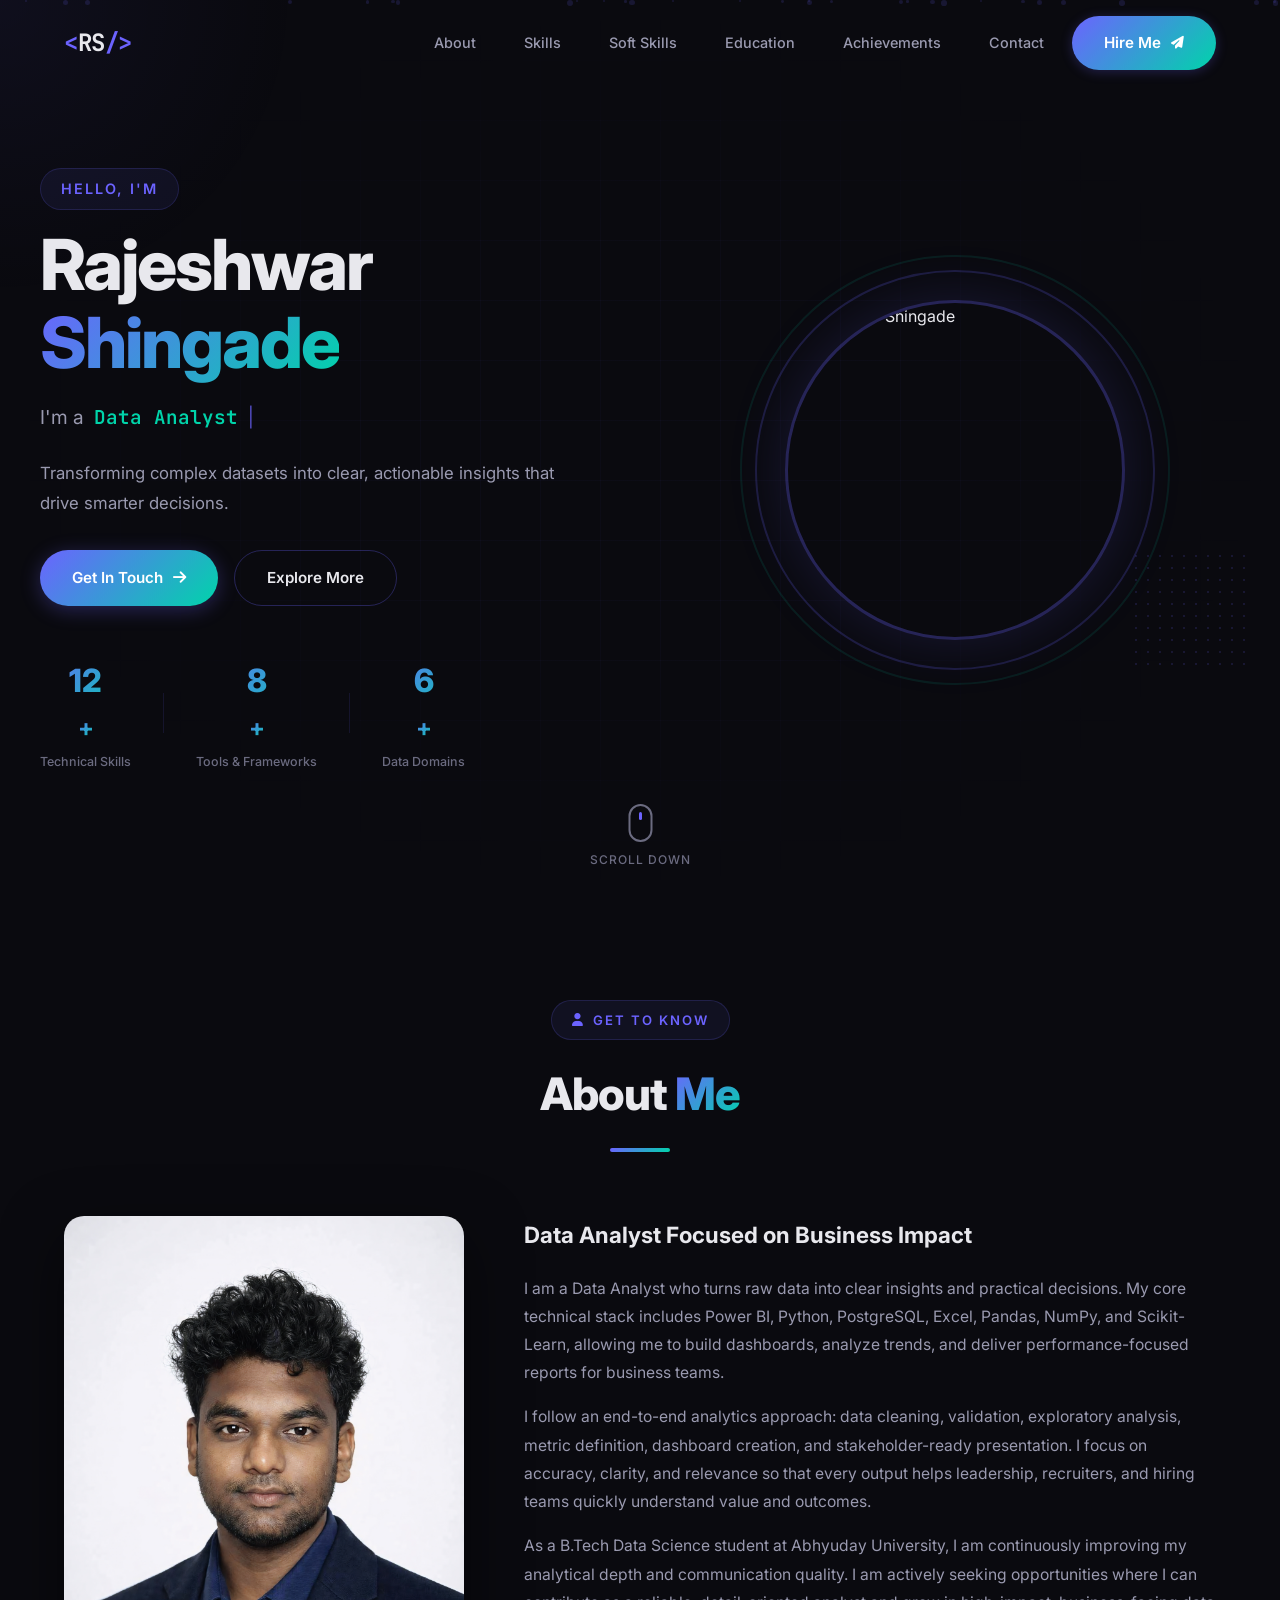
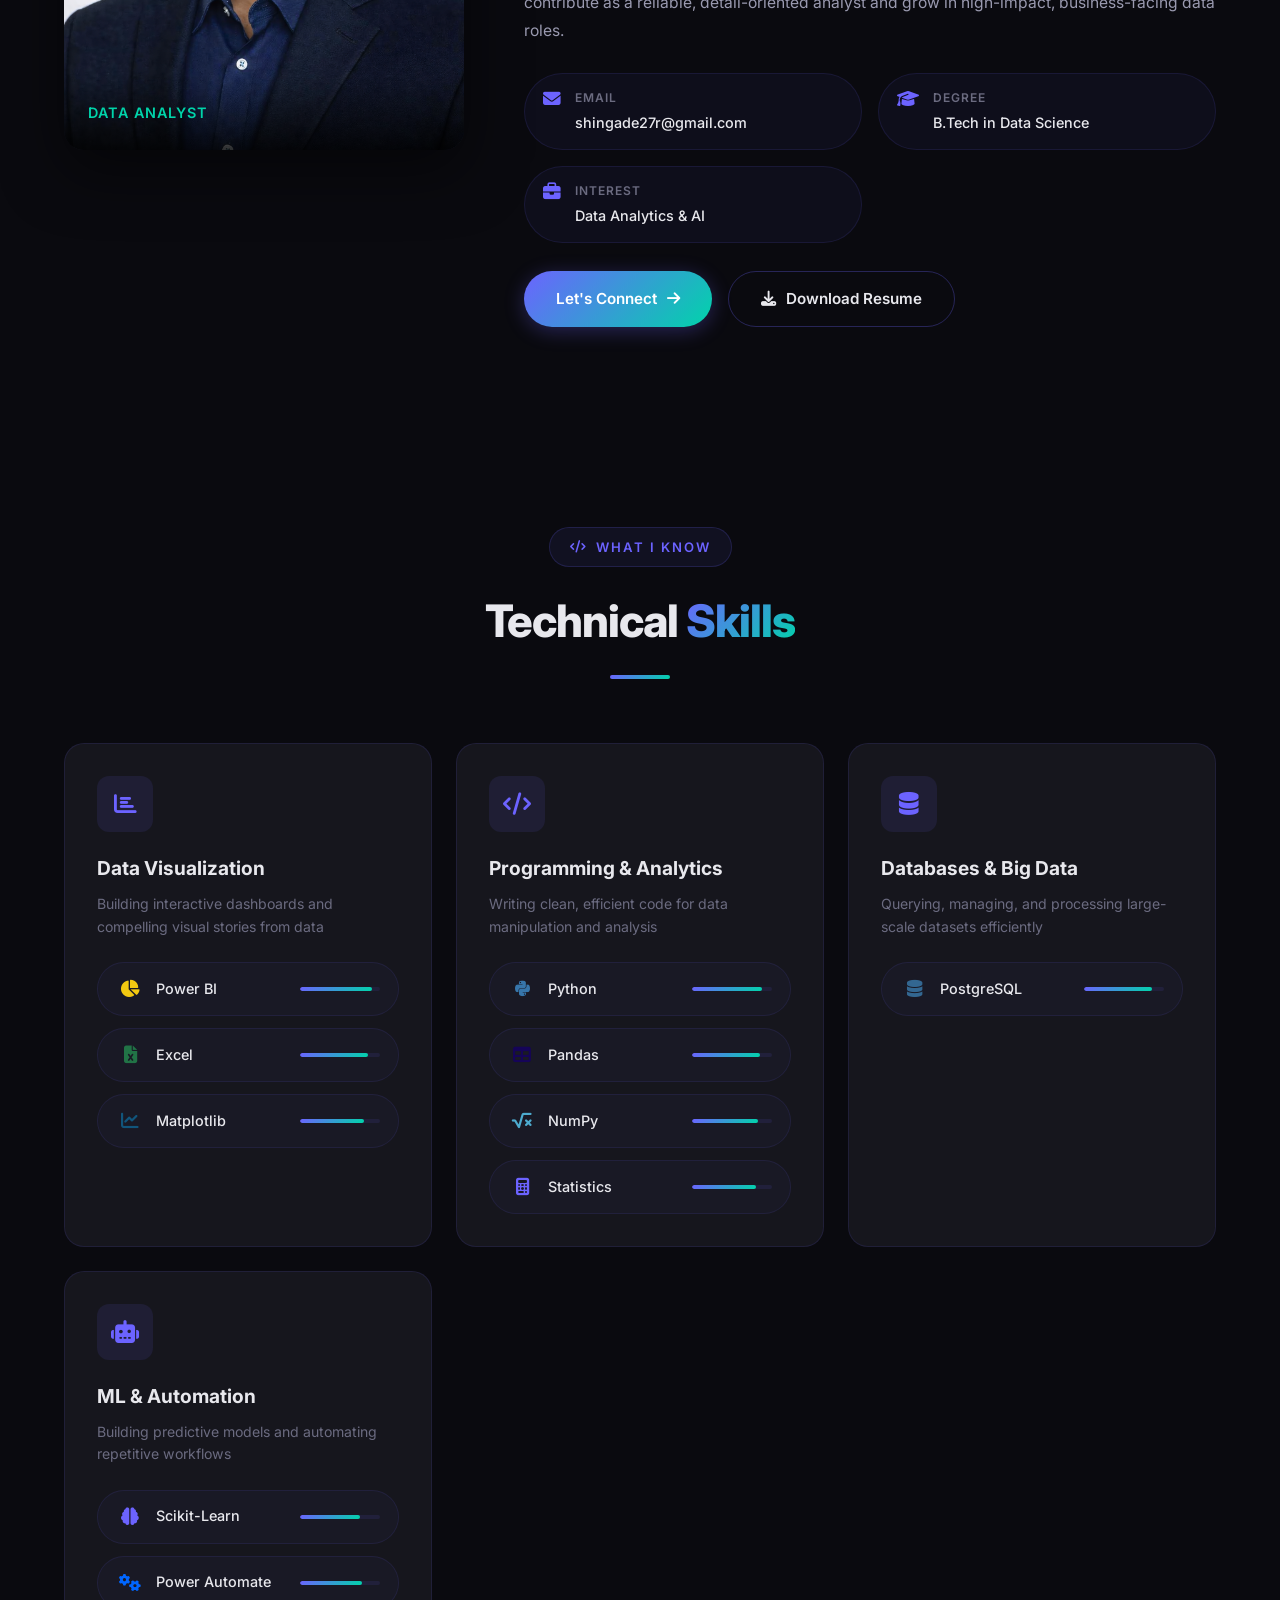
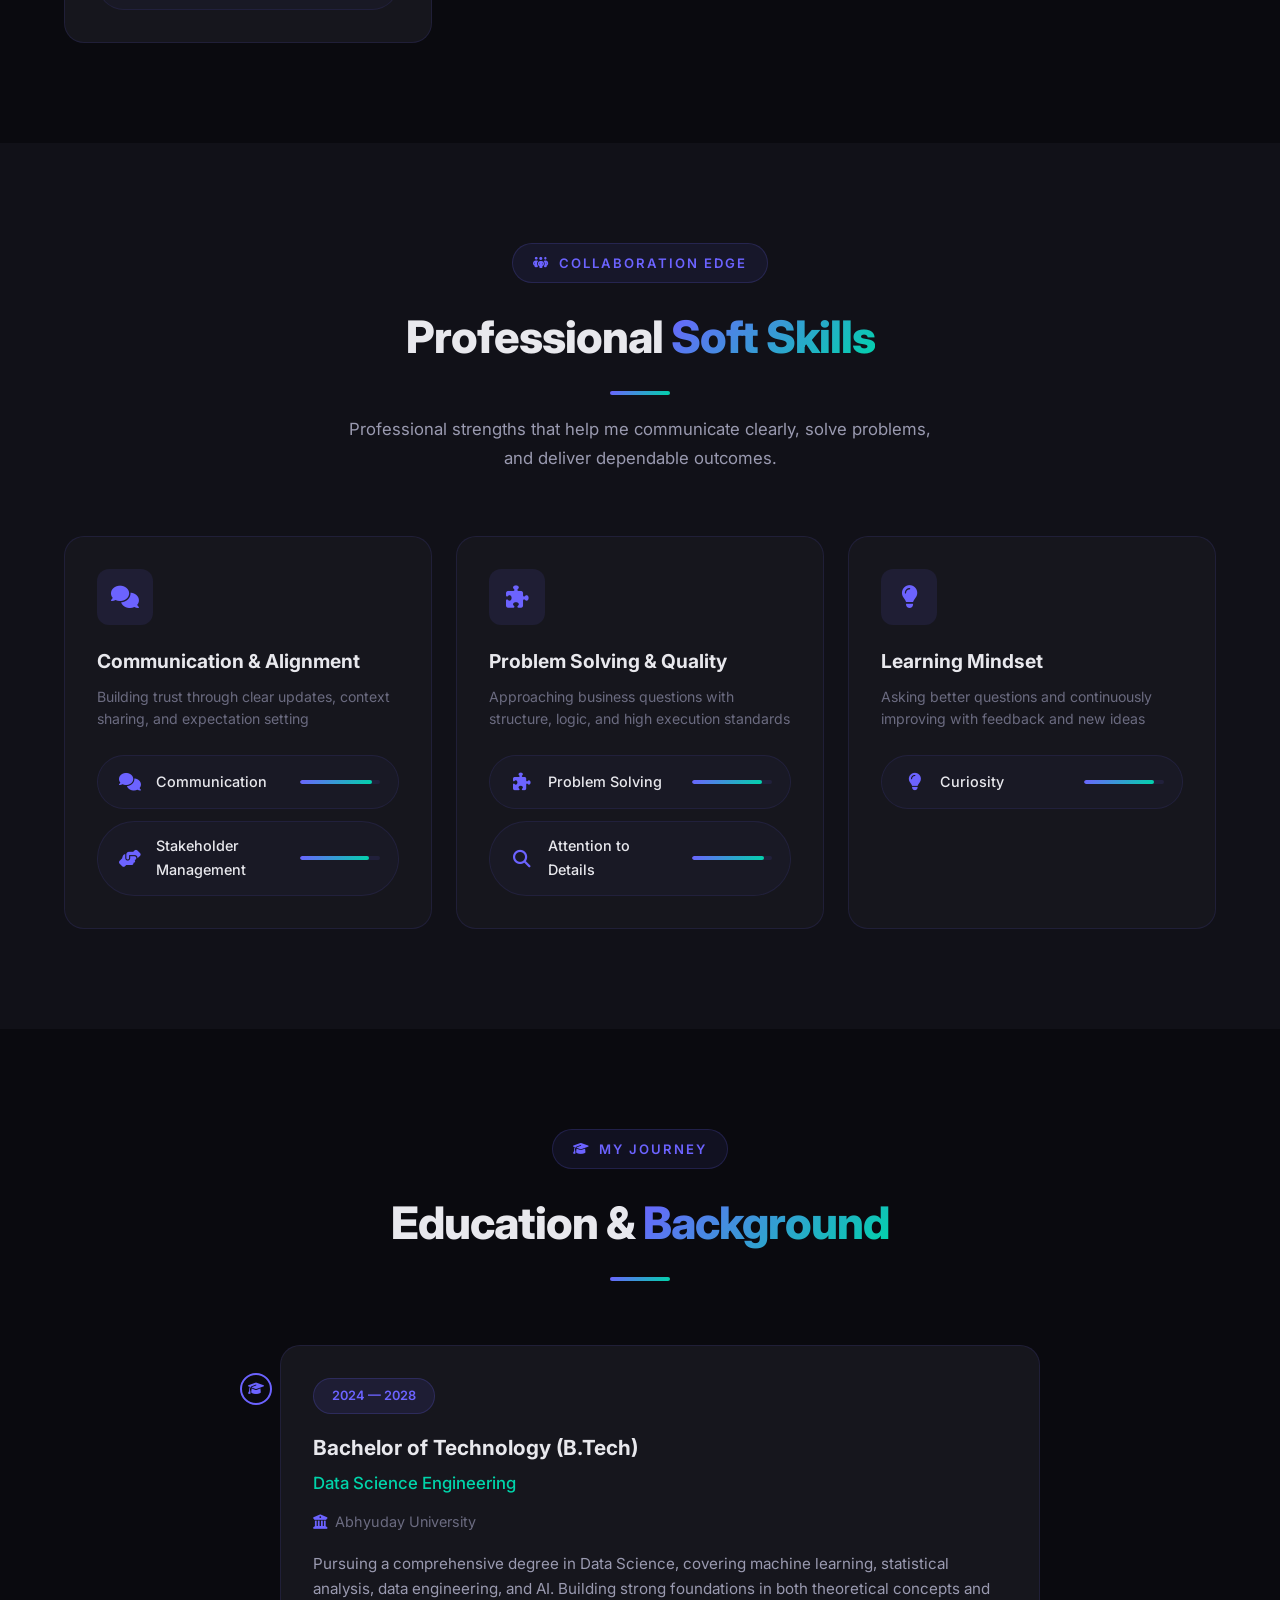
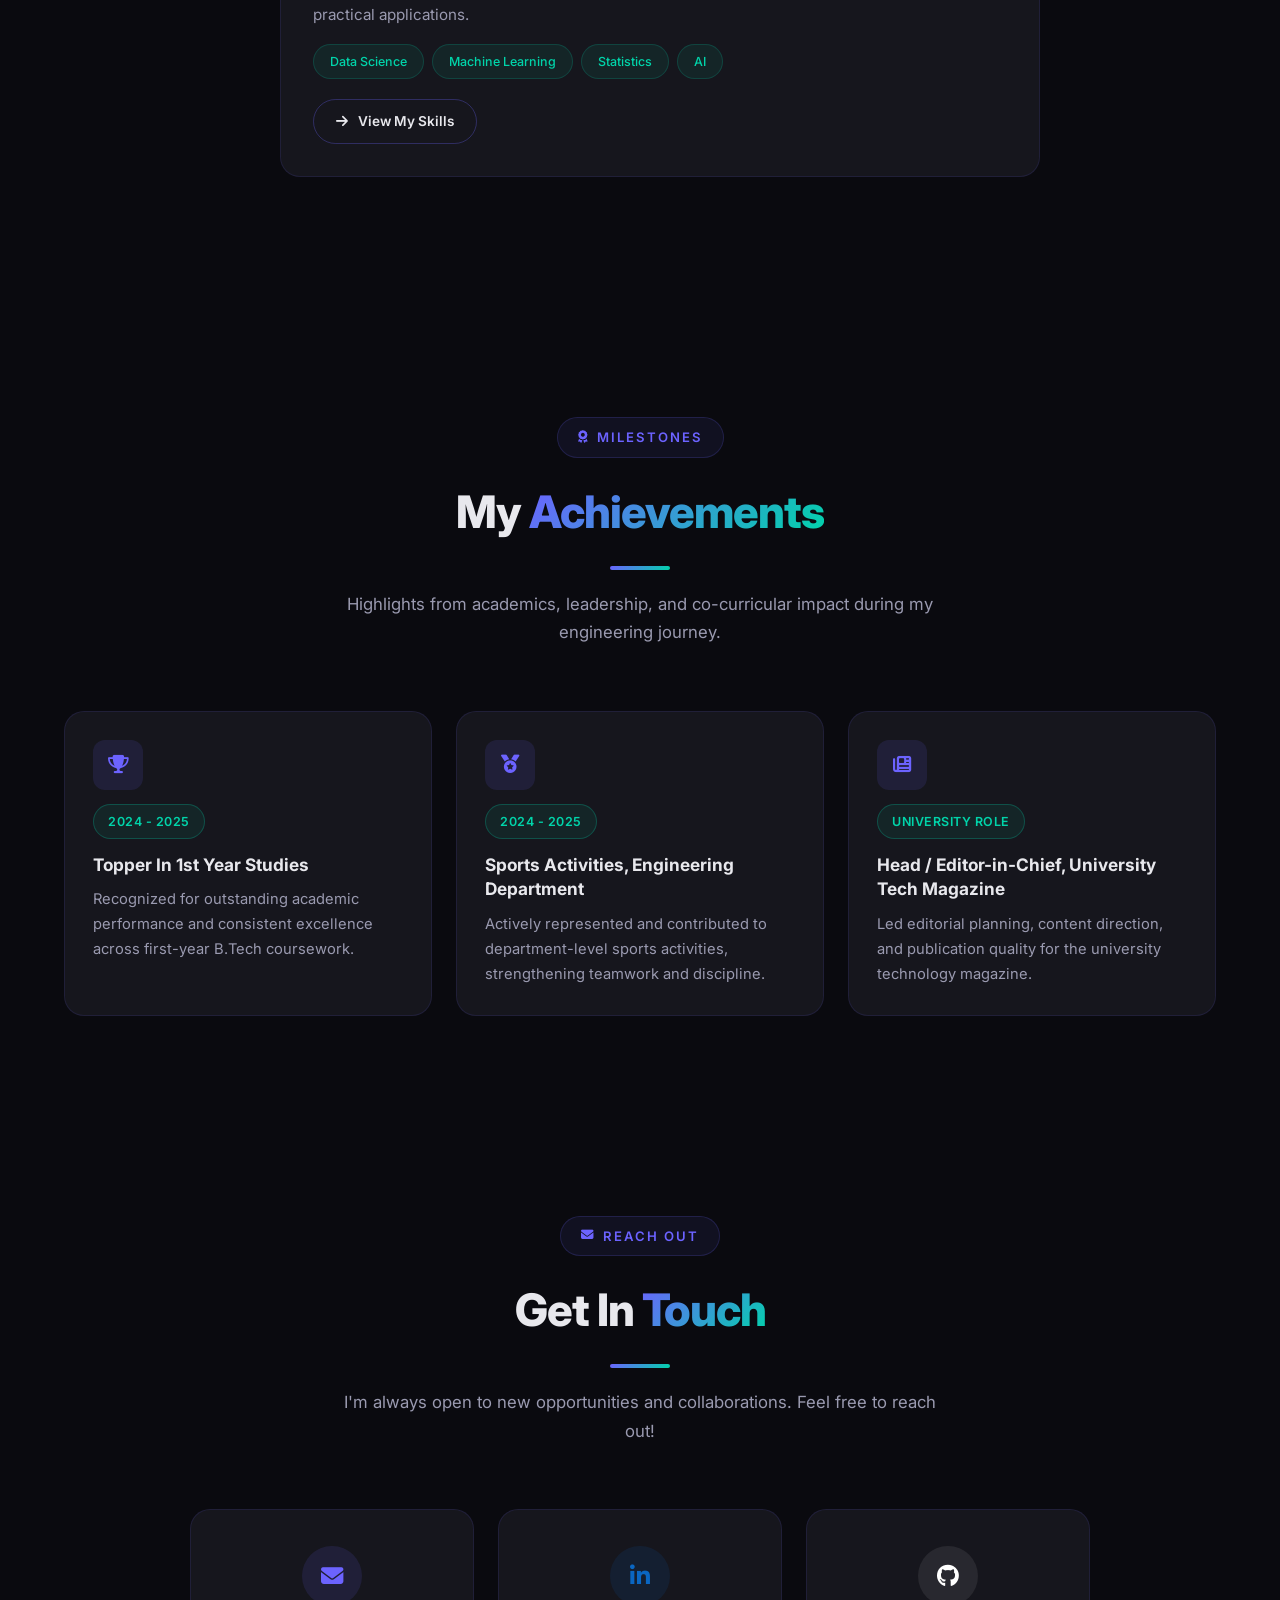
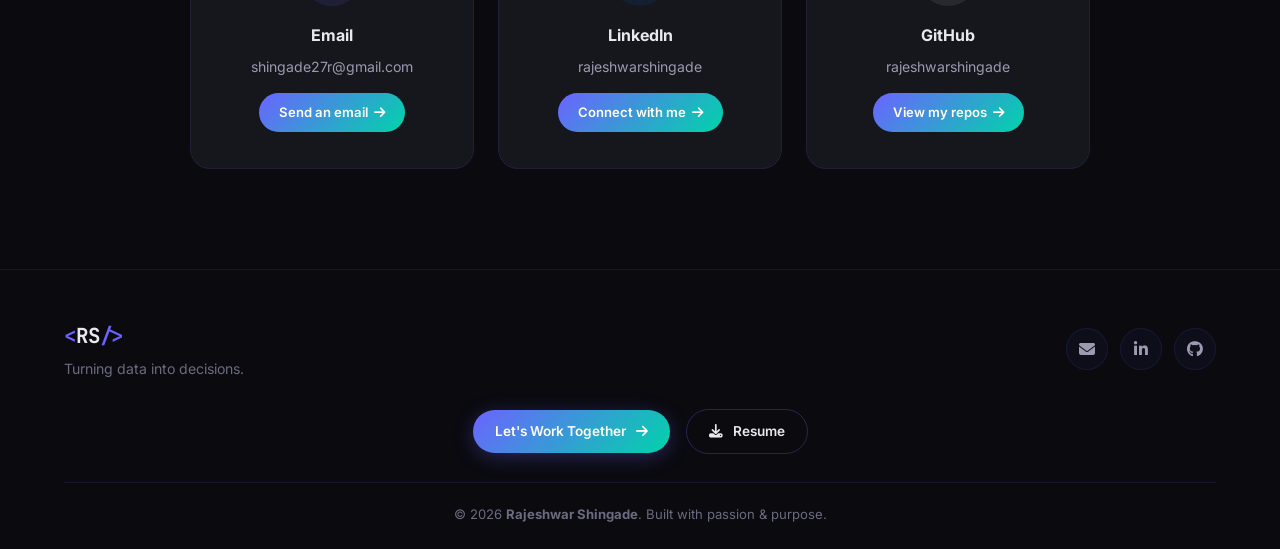
==== commit 7924de7d: "Refine About section and redesign Soft Skills cards" ====
--- a/index.html
+++ b/index.html
@@ -202,24 +202,24 @@
                     </div>
                 </div>
                 <div class="about-content-col" data-animate="fade-left">
-                    <h3 class="about-subtitle">Data Analyst & Aspiring Data Scientist</h3>
+                    <h3 class="about-subtitle">Data Analyst Focused on Business Impact</h3>
                     <p class="about-text">
-                        I am a motivated Data Analyst with hands-on expertise in transforming complex 
-                        datasets into clear, actionable insights. With a diverse skill set spanning 
-                        Power BI, Python, PostgreSQL, and more, I design interactive dashboards, 
-                        optimize data pipelines, and automate workflows that help organizations make 
-                        smarter, data-driven decisions.
+                        I am a Data Analyst who turns raw data into clear insights and practical decisions.
+                        My core technical stack includes Power BI, Python, PostgreSQL, Excel, Pandas,
+                        NumPy, and Scikit-Learn, allowing me to build dashboards, analyze trends,
+                        and deliver performance-focused reports for business teams.
                     </p>
                     <p class="about-text">
-                        Currently pursuing Data Science Engineering, I am building capabilities that showcase 
-                        end-to-end analytics — from data cleaning and modeling to visualization and reporting. 
-                        I take pride in combining technical precision with strong presentation skills, ensuring 
-                        that insights are not only accurate but also easy to understand and impactful for stakeholders.
+                        I follow an end-to-end analytics approach: data cleaning, validation, exploratory analysis,
+                        metric definition, dashboard creation, and stakeholder-ready presentation.
+                        I focus on accuracy, clarity, and relevance so that every output helps leadership,
+                        recruiters, and hiring teams quickly understand value and outcomes.
                     </p>
                     <p class="about-text">
-                        Driven by curiosity and persistence, I am committed to continuous learning and professional 
-                        growth. My goal is to establish a strong identity as a data analyst while contributing 
-                        to work that creates measurable value.
+                        As a B.Tech Data Science student at Abhyuday University, I am continuously improving
+                        my analytical depth and communication quality. I am actively seeking opportunities where
+                        I can contribute as a reliable, detail-oriented analyst and grow in high-impact,
+                        business-facing data roles.
                     </p>
                     <div class="about-info-grid">
                         <div class="about-info-item">
@@ -375,36 +375,61 @@
                 <span class="section-tag"><i class="fas fa-people-group"></i> Collaboration Edge</span>
                 <h2 class="section-title">Professional <span class="text-gradient">Soft Skills</span></h2>
                 <div class="section-line"></div>
-                <p class="section-desc">Interpersonal strengths that support teamwork, clear decisions, and reliable delivery.</p>
+                <p class="section-desc">Professional strengths that help me communicate clearly, solve problems, and deliver dependable outcomes.</p>
             </div>
 
             <div class="skills-categories">
                 <div class="skill-category" data-animate="fade-up" data-delay="0">
                     <div class="category-icon">
-                        <i class="fas fa-people-group"></i>
-                    </div>
-                    <h3 class="category-title">Core Soft Skills</h3>
-                    <p class="category-desc">Essential professional skills I bring to every project and collaboration</p>
+                        <i class="fas fa-comments"></i>
+                    </div>
+                    <h3 class="category-title">Communication & Alignment</h3>
+                    <p class="category-desc">Building trust through clear updates, context sharing, and expectation setting</p>
                     <div class="category-skills">
                         <div class="skill-chip">
                             <i class="fas fa-comments skill-icon-fa"></i>
                             <span>Communication</span>
-                        </div>
+                            <div class="skill-level" data-level="90"></div>
+                        </div>
+                        <div class="skill-chip">
+                            <i class="fas fa-handshake-angle skill-icon-fa"></i>
+                            <span>Stakeholder Management</span>
+                            <div class="skill-level" data-level="86"></div>
+                        </div>
+                    </div>
+                </div>
+
+                <div class="skill-category" data-animate="fade-up" data-delay="100">
+                    <div class="category-icon">
+                        <i class="fas fa-puzzle-piece"></i>
+                    </div>
+                    <h3 class="category-title">Problem Solving & Quality</h3>
+                    <p class="category-desc">Approaching business questions with structure, logic, and high execution standards</p>
+                    <div class="category-skills">
                         <div class="skill-chip">
                             <i class="fas fa-puzzle-piece skill-icon-fa"></i>
                             <span>Problem Solving</span>
+                            <div class="skill-level" data-level="88"></div>
                         </div>
                         <div class="skill-chip">
                             <i class="fas fa-magnifying-glass skill-icon-fa"></i>
                             <span>Attention to Details</span>
-                        </div>
+                            <div class="skill-level" data-level="90"></div>
+                        </div>
+                    </div>
+                </div>
+
+                <div class="skill-category" data-animate="fade-up" data-delay="200">
+                    <div class="category-icon">
+                        <i class="fas fa-lightbulb"></i>
+                    </div>
+                    <h3 class="category-title">Learning Mindset</h3>
+                    <p class="category-desc">Asking better questions and continuously improving with feedback and new ideas</p>
+                    <div class="category-skills">
                         <div class="skill-chip">
                             <i class="fas fa-lightbulb skill-icon-fa"></i>
                             <span>Curiosity</span>
-                        </div>
-                        <div class="skill-chip">
-                            <i class="fas fa-handshake-angle skill-icon-fa"></i>
-                            <span>Stakeholder Management</span>
+                            <div class="skill-level" data-level="87"></div>
                         </div>
                     </div>
                 </div>
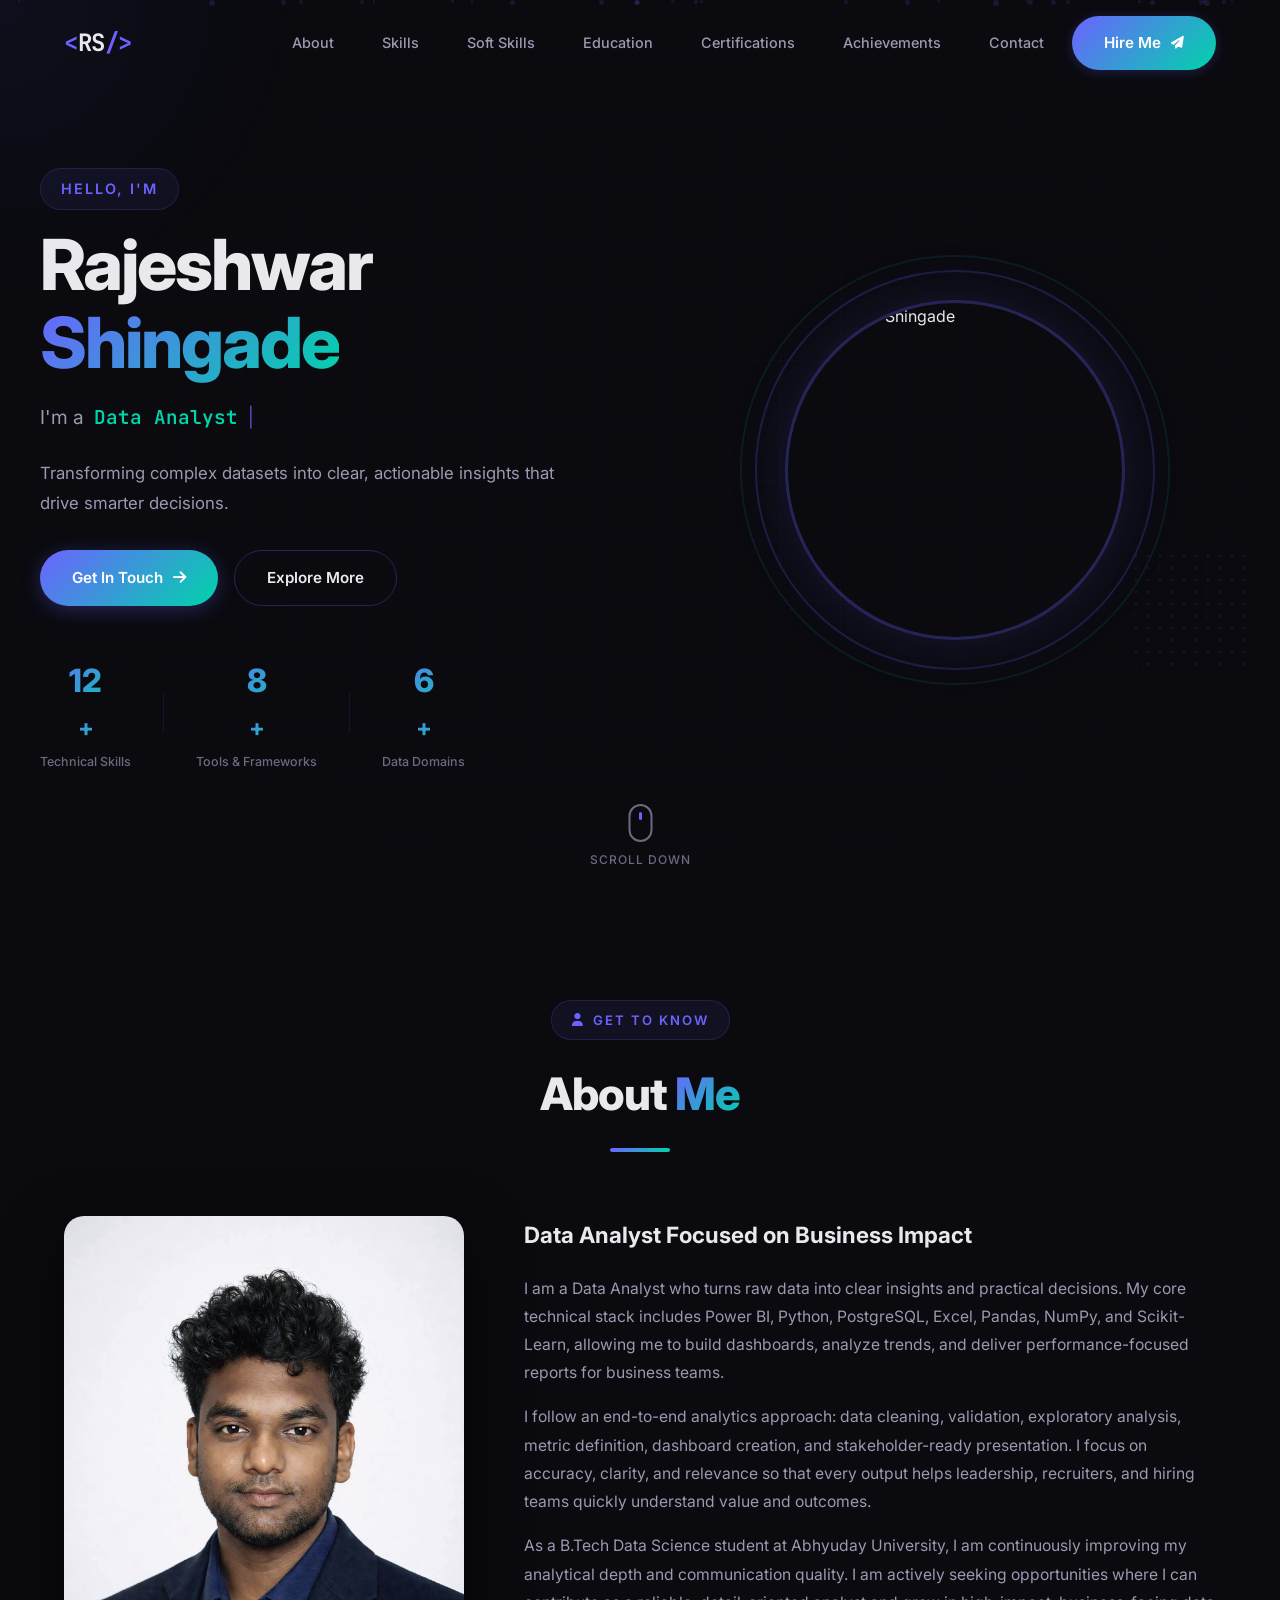
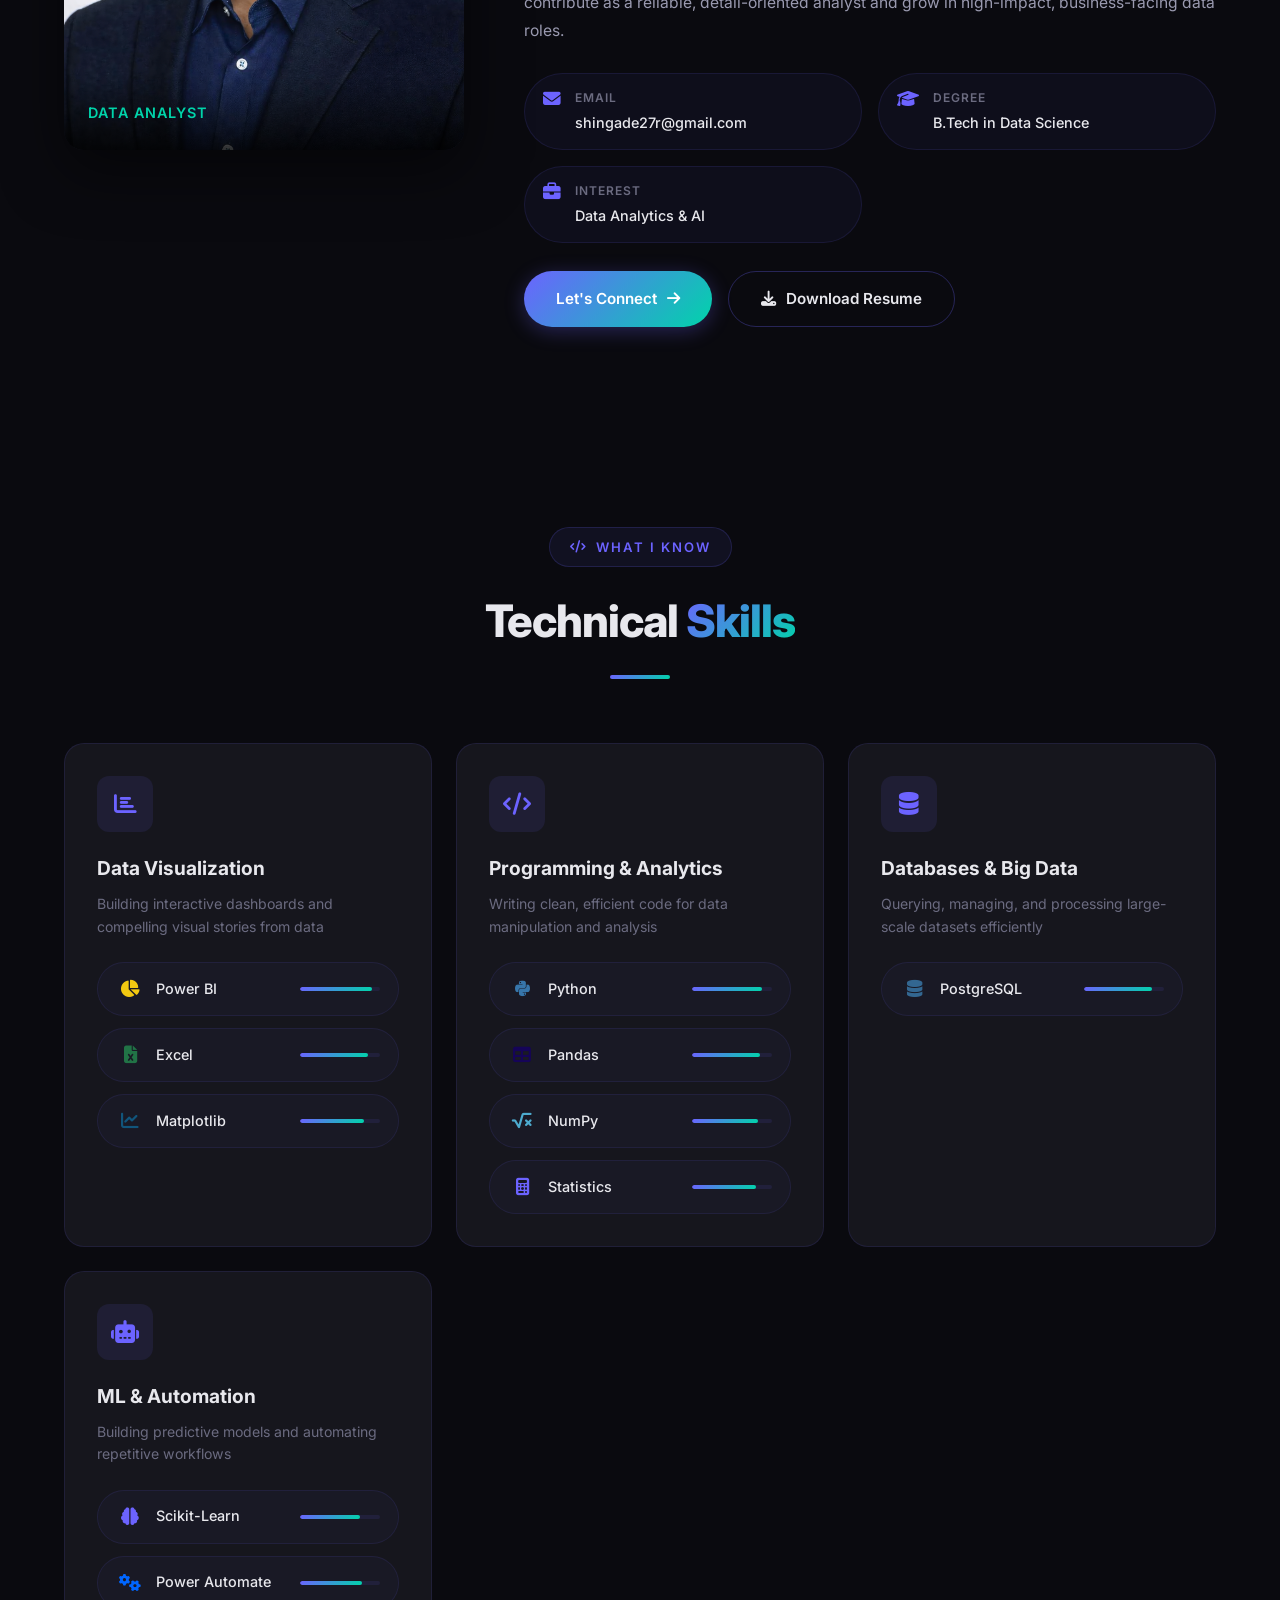
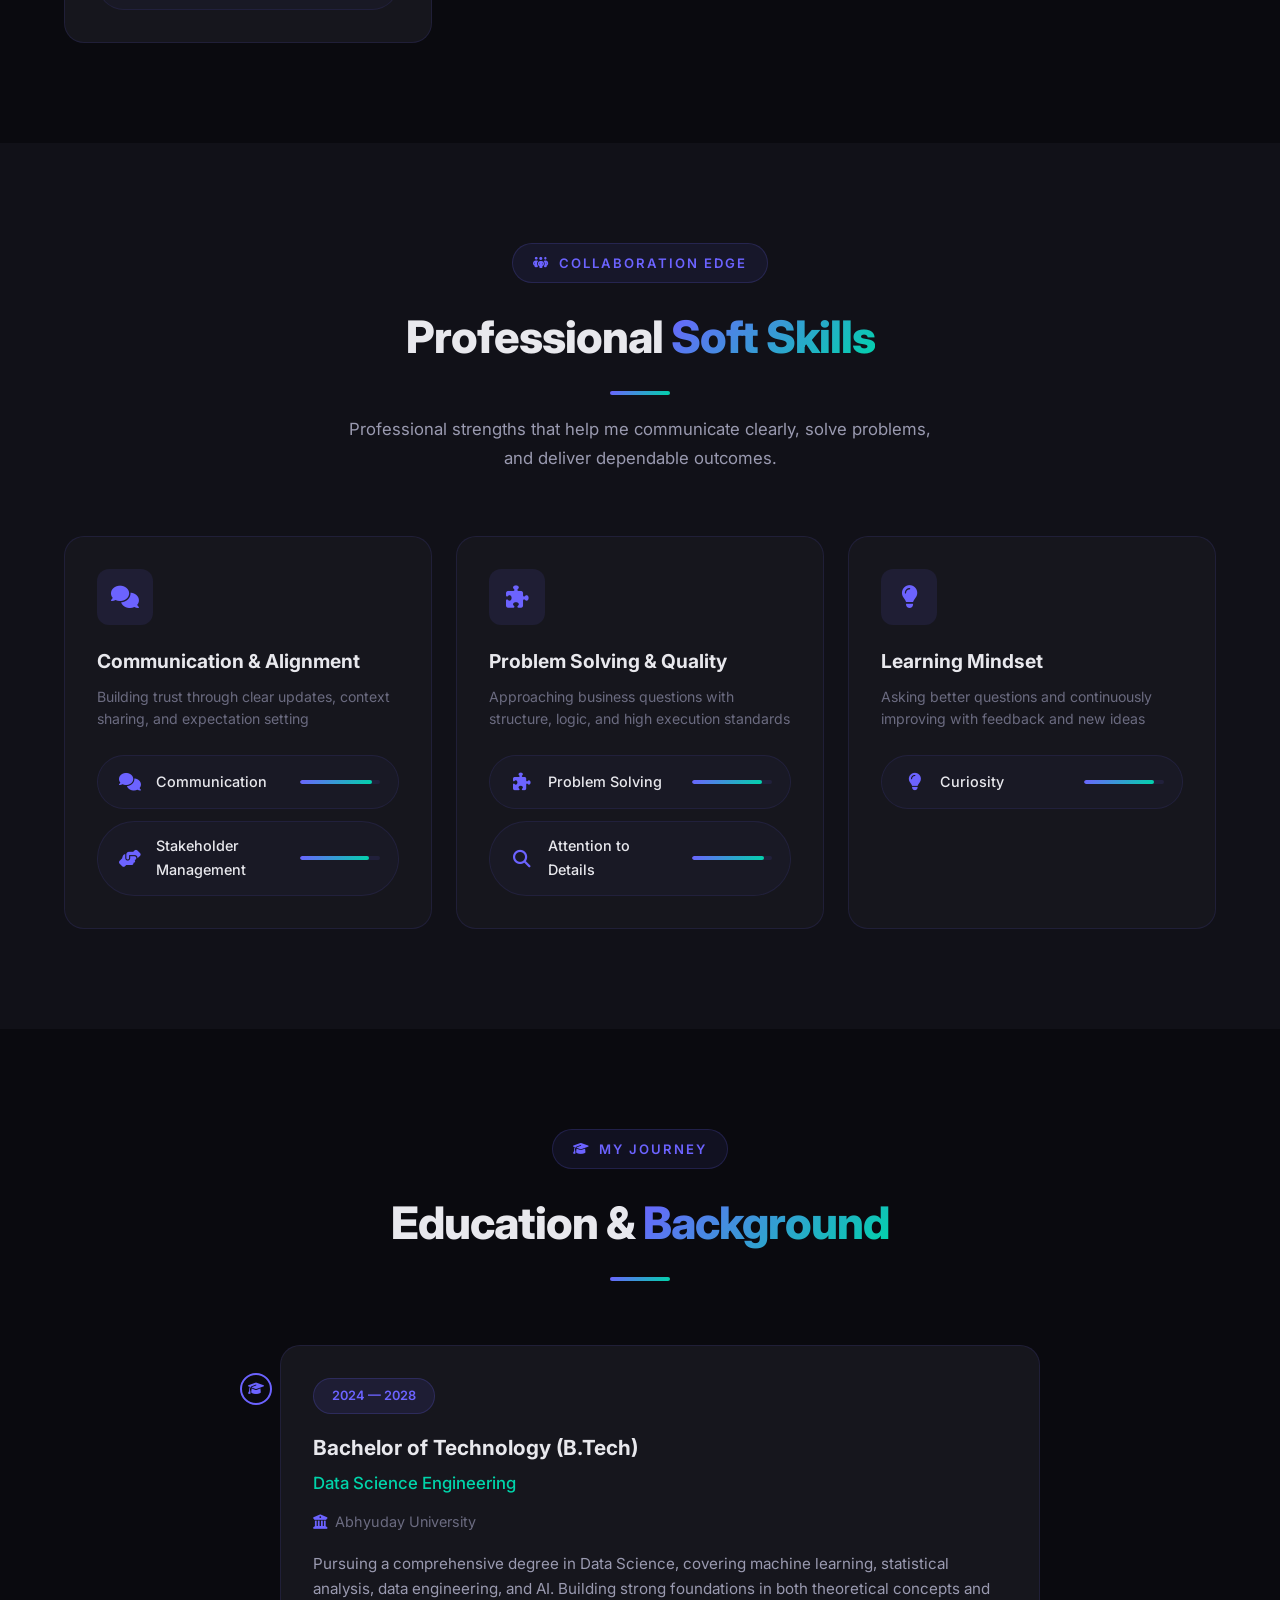
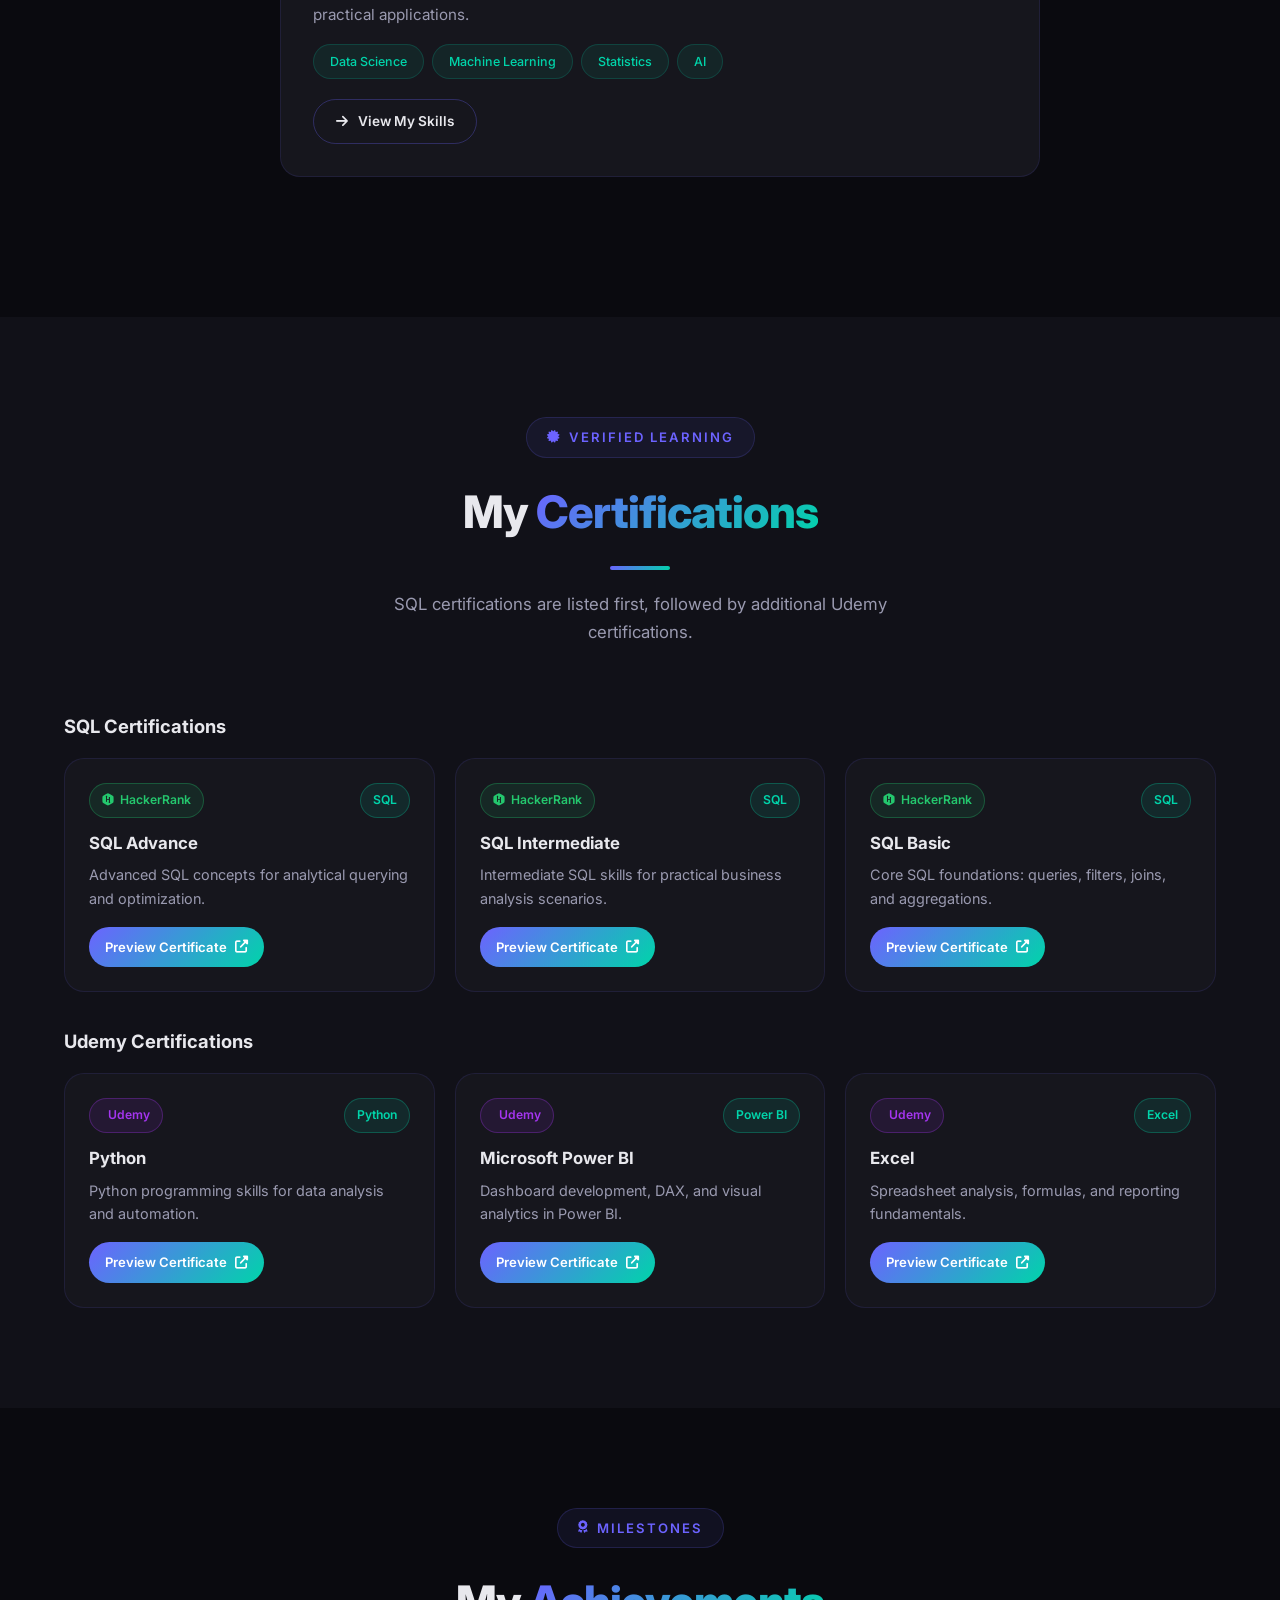
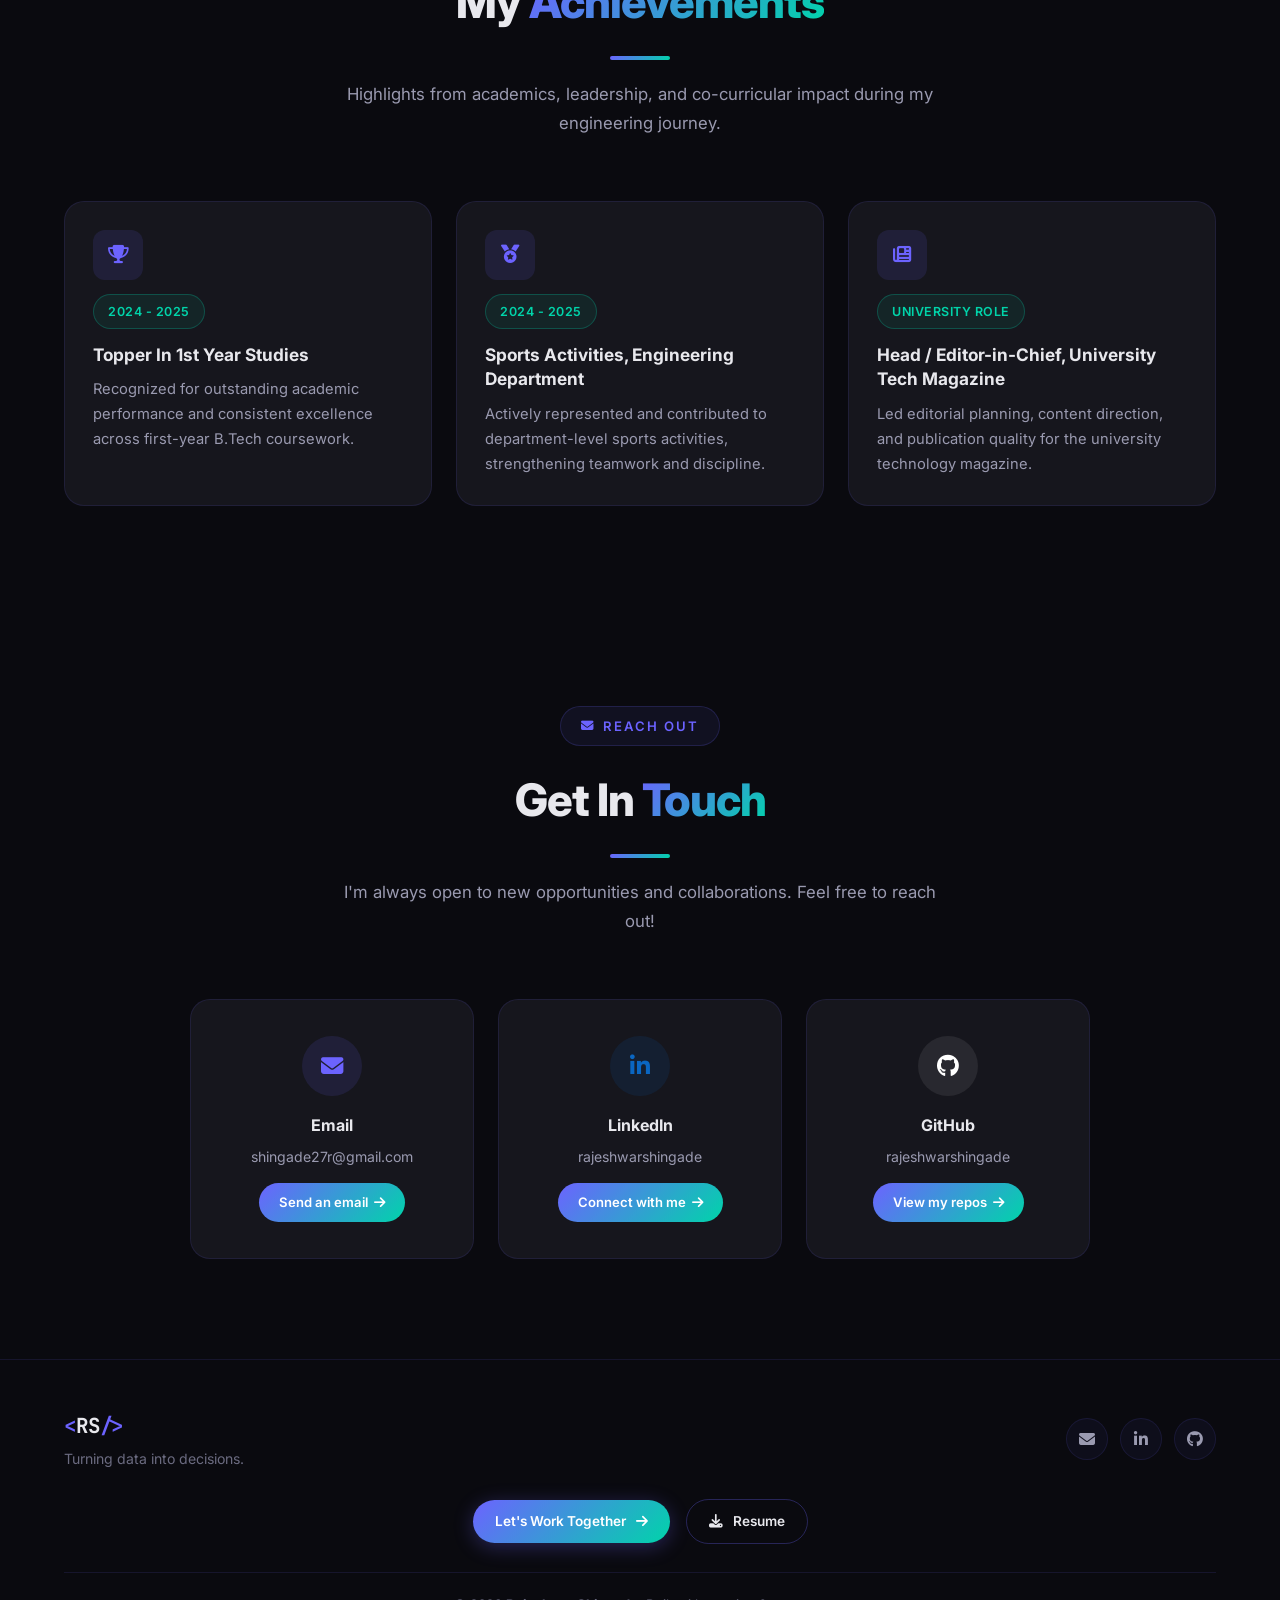
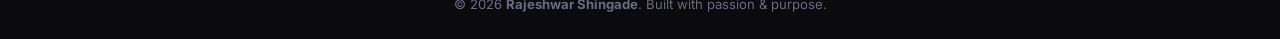
==== commit 5c666691: "Add certifications section with issuer icons and preview cards" ====
--- a/index.html
+++ b/index.html
@@ -111,6 +111,7 @@
                 <li><a href="#skills" class="nav-link">Skills</a></li>
                 <li><a href="#soft-skills" class="nav-link">Soft Skills</a></li>
                 <li><a href="#education" class="nav-link">Education</a></li>
+                <li><a href="#certifications" class="nav-link">Certifications</a></li>
                 <li><a href="#achievements" class="nav-link">Achievements</a></li>
                 <li><a href="#contact" class="nav-link">Contact</a></li>
                 <li><a href="#contact" class="btn btn-nav">Hire Me <i class="fas fa-paper-plane"></i></a></li>
@@ -478,6 +479,100 @@
         </div>
     </section>
 
+    <!-- Certifications Section -->
+    <section class="section certifications" id="certifications">
+        <div class="container">
+            <div class="section-header" data-animate="fade-up">
+                <span class="section-tag"><i class="fas fa-certificate"></i> Verified Learning</span>
+                <h2 class="section-title">My <span class="text-gradient">Certifications</span></h2>
+                <div class="section-line"></div>
+                <p class="section-desc">SQL certifications are listed first, followed by additional Udemy certifications.</p>
+            </div>
+
+            <div class="certification-group" data-animate="fade-up" data-delay="0">
+                <h3 class="certification-group-title">SQL Certifications</h3>
+                <div class="certification-grid">
+                    <article class="certification-card">
+                        <div class="certification-top">
+                            <span class="certificate-issuer hacker-rank"><i class="fab fa-hackerrank"></i> HackerRank</span>
+                            <span class="certificate-track">SQL</span>
+                        </div>
+                        <h4 class="certificate-title">SQL Advance</h4>
+                        <p class="certificate-desc">Advanced SQL concepts for analytical querying and optimization.</p>
+                        <a href="https://www.hackerrank.com/certificates/e465aa677d9d" target="_blank" rel="noopener noreferrer" class="certificate-preview">
+                            Preview Certificate <i class="fas fa-up-right-from-square"></i>
+                        </a>
+                    </article>
+
+                    <article class="certification-card">
+                        <div class="certification-top">
+                            <span class="certificate-issuer hacker-rank"><i class="fab fa-hackerrank"></i> HackerRank</span>
+                            <span class="certificate-track">SQL</span>
+                        </div>
+                        <h4 class="certificate-title">SQL Intermediate</h4>
+                        <p class="certificate-desc">Intermediate SQL skills for practical business analysis scenarios.</p>
+                        <a href="https://www.hackerrank.com/certificates/01a3075e13fc" target="_blank" rel="noopener noreferrer" class="certificate-preview">
+                            Preview Certificate <i class="fas fa-up-right-from-square"></i>
+                        </a>
+                    </article>
+
+                    <article class="certification-card">
+                        <div class="certification-top">
+                            <span class="certificate-issuer hacker-rank"><i class="fab fa-hackerrank"></i> HackerRank</span>
+                            <span class="certificate-track">SQL</span>
+                        </div>
+                        <h4 class="certificate-title">SQL Basic</h4>
+                        <p class="certificate-desc">Core SQL foundations: queries, filters, joins, and aggregations.</p>
+                        <a href="https://www.hackerrank.com/certificates/afbf861136fd" target="_blank" rel="noopener noreferrer" class="certificate-preview">
+                            Preview Certificate <i class="fas fa-up-right-from-square"></i>
+                        </a>
+                    </article>
+                </div>
+            </div>
+
+            <div class="certification-group" data-animate="fade-up" data-delay="100">
+                <h3 class="certification-group-title">Udemy Certifications</h3>
+                <div class="certification-grid">
+                    <article class="certification-card">
+                        <div class="certification-top">
+                            <span class="certificate-issuer udemy"><i class="fab fa-udemy"></i> Udemy</span>
+                            <span class="certificate-track">Python</span>
+                        </div>
+                        <h4 class="certificate-title">Python</h4>
+                        <p class="certificate-desc">Python programming skills for data analysis and automation.</p>
+                        <a href="https://www.udemy.com/certificate/UC-143081f9-76ae-4245-be7c-158b71771c3b" target="_blank" rel="noopener noreferrer" class="certificate-preview">
+                            Preview Certificate <i class="fas fa-up-right-from-square"></i>
+                        </a>
+                    </article>
+
+                    <article class="certification-card">
+                        <div class="certification-top">
+                            <span class="certificate-issuer udemy"><i class="fab fa-udemy"></i> Udemy</span>
+                            <span class="certificate-track">Power BI</span>
+                        </div>
+                        <h4 class="certificate-title">Microsoft Power BI</h4>
+                        <p class="certificate-desc">Dashboard development, DAX, and visual analytics in Power BI.</p>
+                        <a href="https://www.udemy.com/certificate/UC-a52d8c9c-9219-48b0-8cda-0241c7413588" target="_blank" rel="noopener noreferrer" class="certificate-preview">
+                            Preview Certificate <i class="fas fa-up-right-from-square"></i>
+                        </a>
+                    </article>
+
+                    <article class="certification-card">
+                        <div class="certification-top">
+                            <span class="certificate-issuer udemy"><i class="fab fa-udemy"></i> Udemy</span>
+                            <span class="certificate-track">Excel</span>
+                        </div>
+                        <h4 class="certificate-title">Excel</h4>
+                        <p class="certificate-desc">Spreadsheet analysis, formulas, and reporting fundamentals.</p>
+                        <a href="https://www.udemy.com/certificate/UC-03e11dd2-7576-4289-b531-49a4ef01c5cd" target="_blank" rel="noopener noreferrer" class="certificate-preview">
+                            Preview Certificate <i class="fas fa-up-right-from-square"></i>
+                        </a>
+                    </article>
+                </div>
+            </div>
+        </div>
+    </section>
+
     <!-- Achievements Section -->
     <section class="section achievements" id="achievements">
         <div class="container">
--- a/style.css
+++ b/style.css
@@ -1020,6 +1020,131 @@
 }
 
 /* ==========================================
+   CERTIFICATIONS SECTION
+   ========================================== */
+.certifications {
+    background: var(--bg-secondary);
+}
+
+.certification-group + .certification-group {
+    margin-top: 34px;
+}
+
+.certification-group-title {
+    font-size: 1.15rem;
+    font-weight: 700;
+    margin-bottom: 16px;
+    color: var(--text-primary);
+}
+
+.certification-grid {
+    display: grid;
+    grid-template-columns: repeat(auto-fit, minmax(260px, 1fr));
+    gap: 20px;
+}
+
+.certification-card {
+    background: var(--bg-card);
+    border: 1px solid var(--border-color);
+    border-radius: var(--radius-lg);
+    padding: 24px;
+    transition: var(--transition);
+    position: relative;
+    overflow: hidden;
+}
+
+.certification-card::before {
+    content: '';
+    position: absolute;
+    top: 0;
+    left: 0;
+    right: 0;
+    height: 3px;
+    background: var(--gradient-primary);
+    opacity: 0;
+    transition: var(--transition);
+}
+
+.certification-card:hover {
+    transform: translateY(-4px);
+    border-color: var(--border-hover);
+    box-shadow: var(--shadow-glow);
+}
+
+.certification-card:hover::before {
+    opacity: 1;
+}
+
+.certification-top {
+    display: flex;
+    align-items: center;
+    justify-content: space-between;
+    gap: 10px;
+    margin-bottom: 14px;
+}
+
+.certificate-issuer,
+.certificate-track {
+    display: inline-flex;
+    align-items: center;
+    gap: 6px;
+    font-size: 0.76rem;
+    font-weight: 600;
+    padding: 6px 12px;
+    border-radius: 100px;
+}
+
+.certificate-issuer.hacker-rank {
+    color: #24c86e;
+    border: 1px solid rgba(36, 200, 110, 0.3);
+    background: rgba(36, 200, 110, 0.1);
+}
+
+.certificate-issuer.udemy {
+    color: #a435f0;
+    border: 1px solid rgba(164, 53, 240, 0.3);
+    background: rgba(164, 53, 240, 0.1);
+}
+
+.certificate-track {
+    color: var(--accent-secondary);
+    border: 1px solid rgba(0, 212, 170, 0.28);
+    background: rgba(0, 212, 170, 0.1);
+}
+
+.certificate-title {
+    font-size: 1.05rem;
+    line-height: 1.4;
+    margin-bottom: 8px;
+}
+
+.certificate-desc {
+    color: var(--text-secondary);
+    font-size: 0.9rem;
+    line-height: 1.65;
+    margin-bottom: 16px;
+}
+
+.certificate-preview {
+    display: inline-flex;
+    align-items: center;
+    gap: 8px;
+    padding: 9px 16px;
+    border-radius: 100px;
+    color: #fff;
+    font-size: 0.82rem;
+    font-weight: 600;
+    background: var(--gradient-primary);
+    transition: var(--transition);
+}
+
+.certificate-preview:hover {
+    gap: 11px;
+    transform: translateY(-1px);
+    box-shadow: 0 6px 18px rgba(108, 99, 255, 0.35);
+}
+
+/* ==========================================
    ACHIEVEMENTS SECTION
    ========================================== */
 .achievements {
@@ -1500,6 +1625,10 @@
         grid-template-columns: 1fr;
     }
 
+    .certification-top {
+        flex-wrap: wrap;
+    }
+
     .projects-grid {
         grid-template-columns: 1fr;
     }
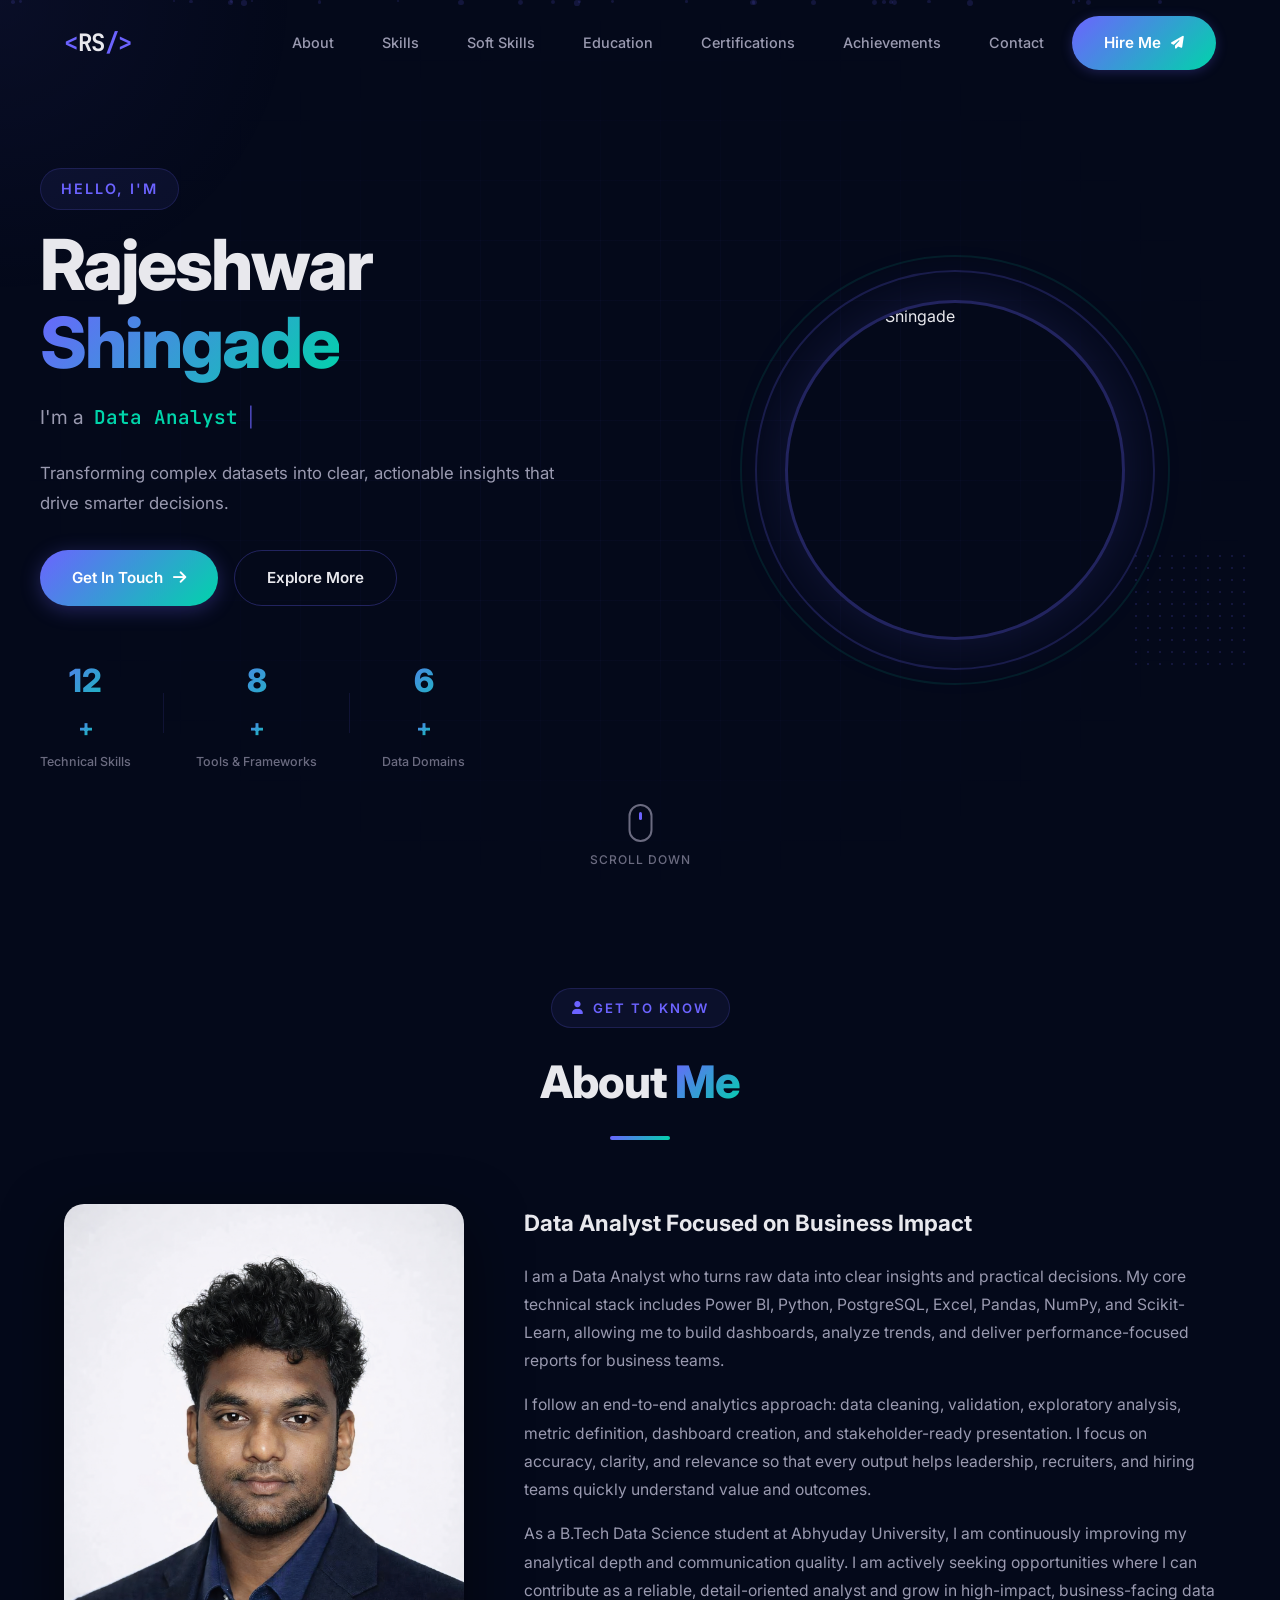
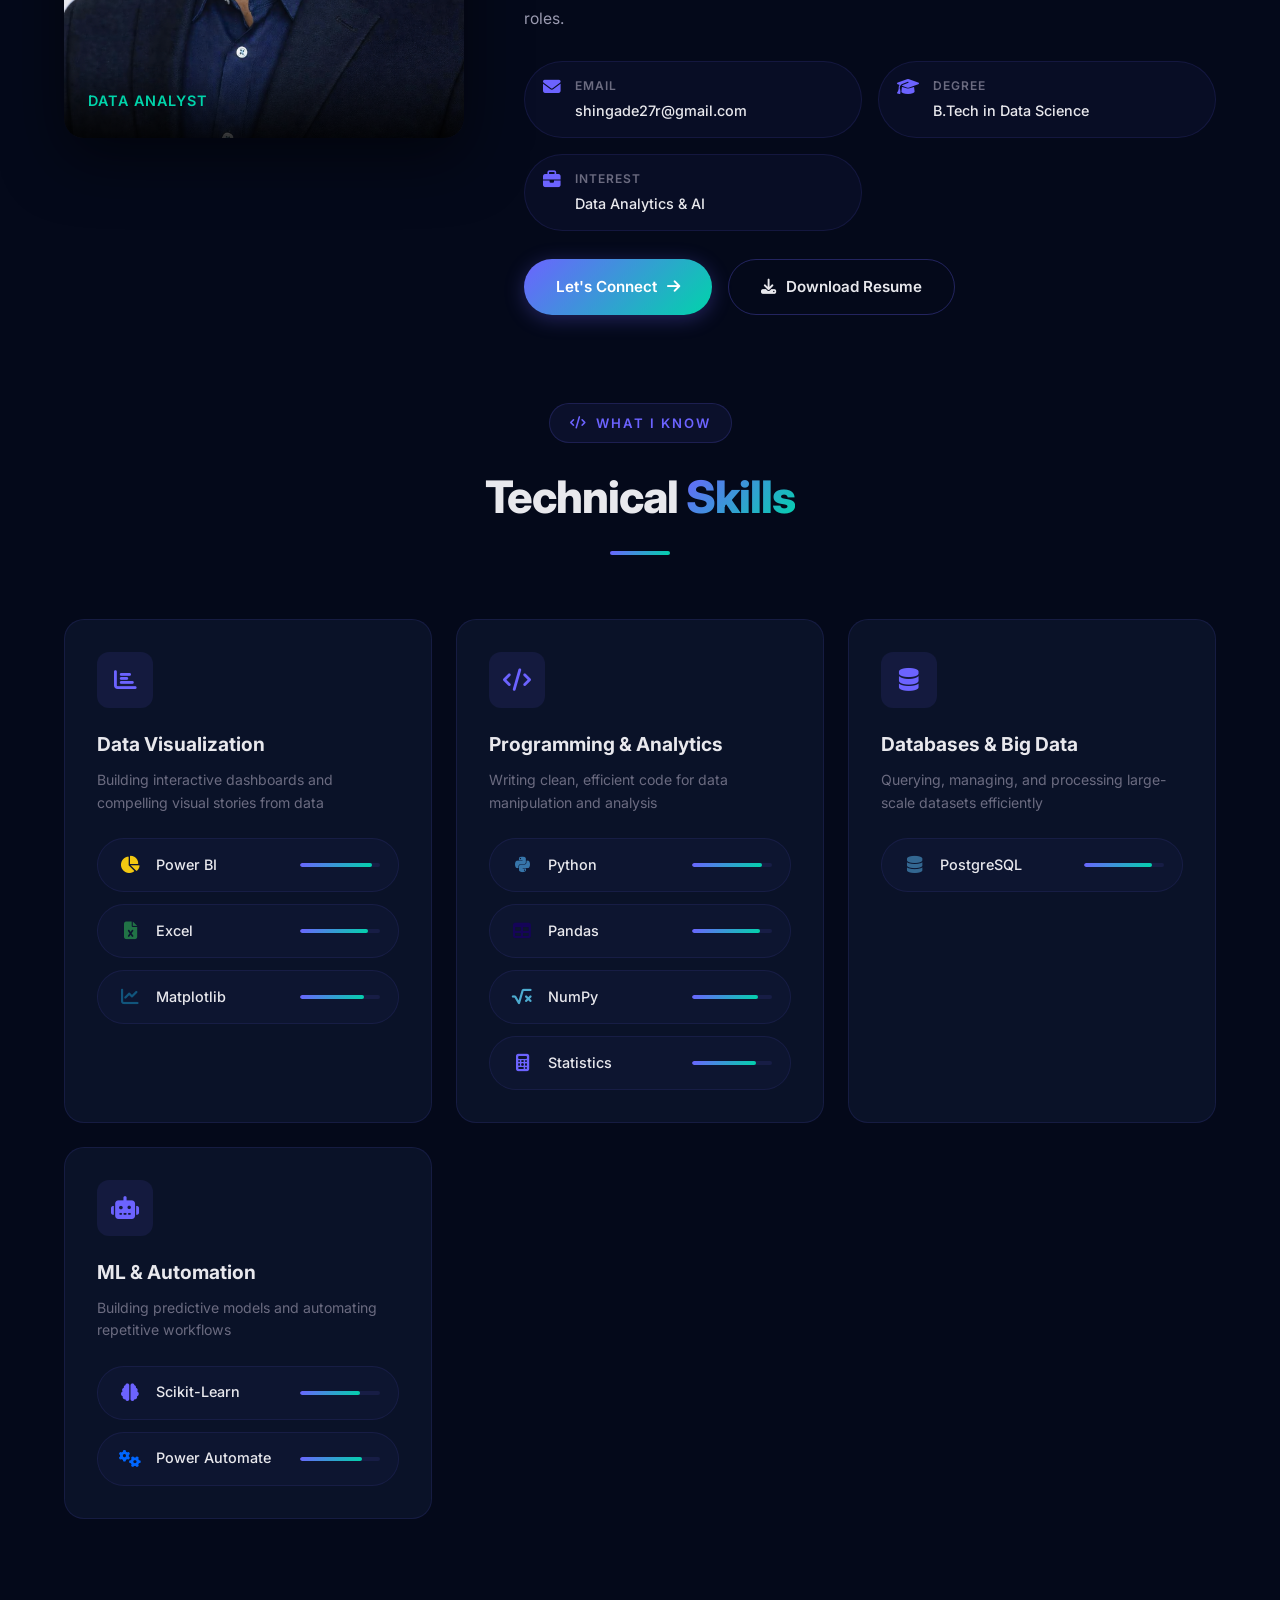
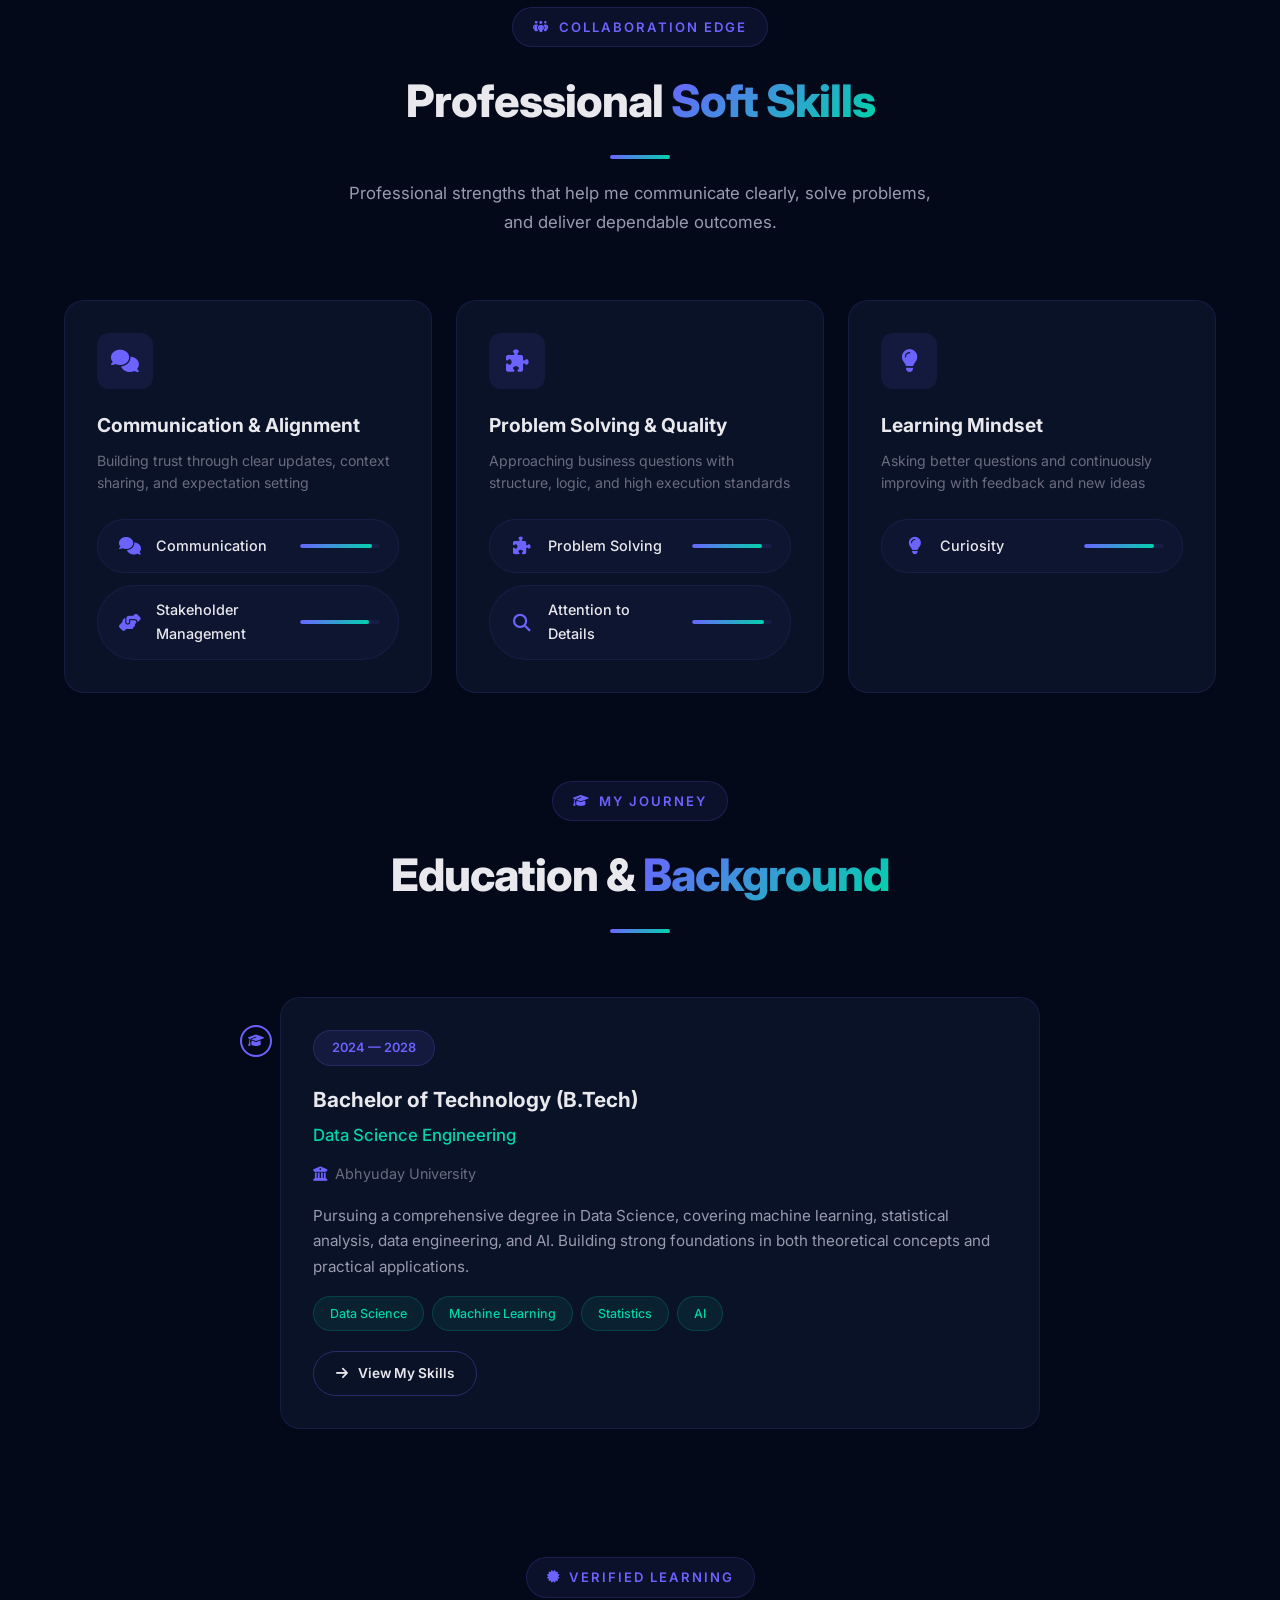
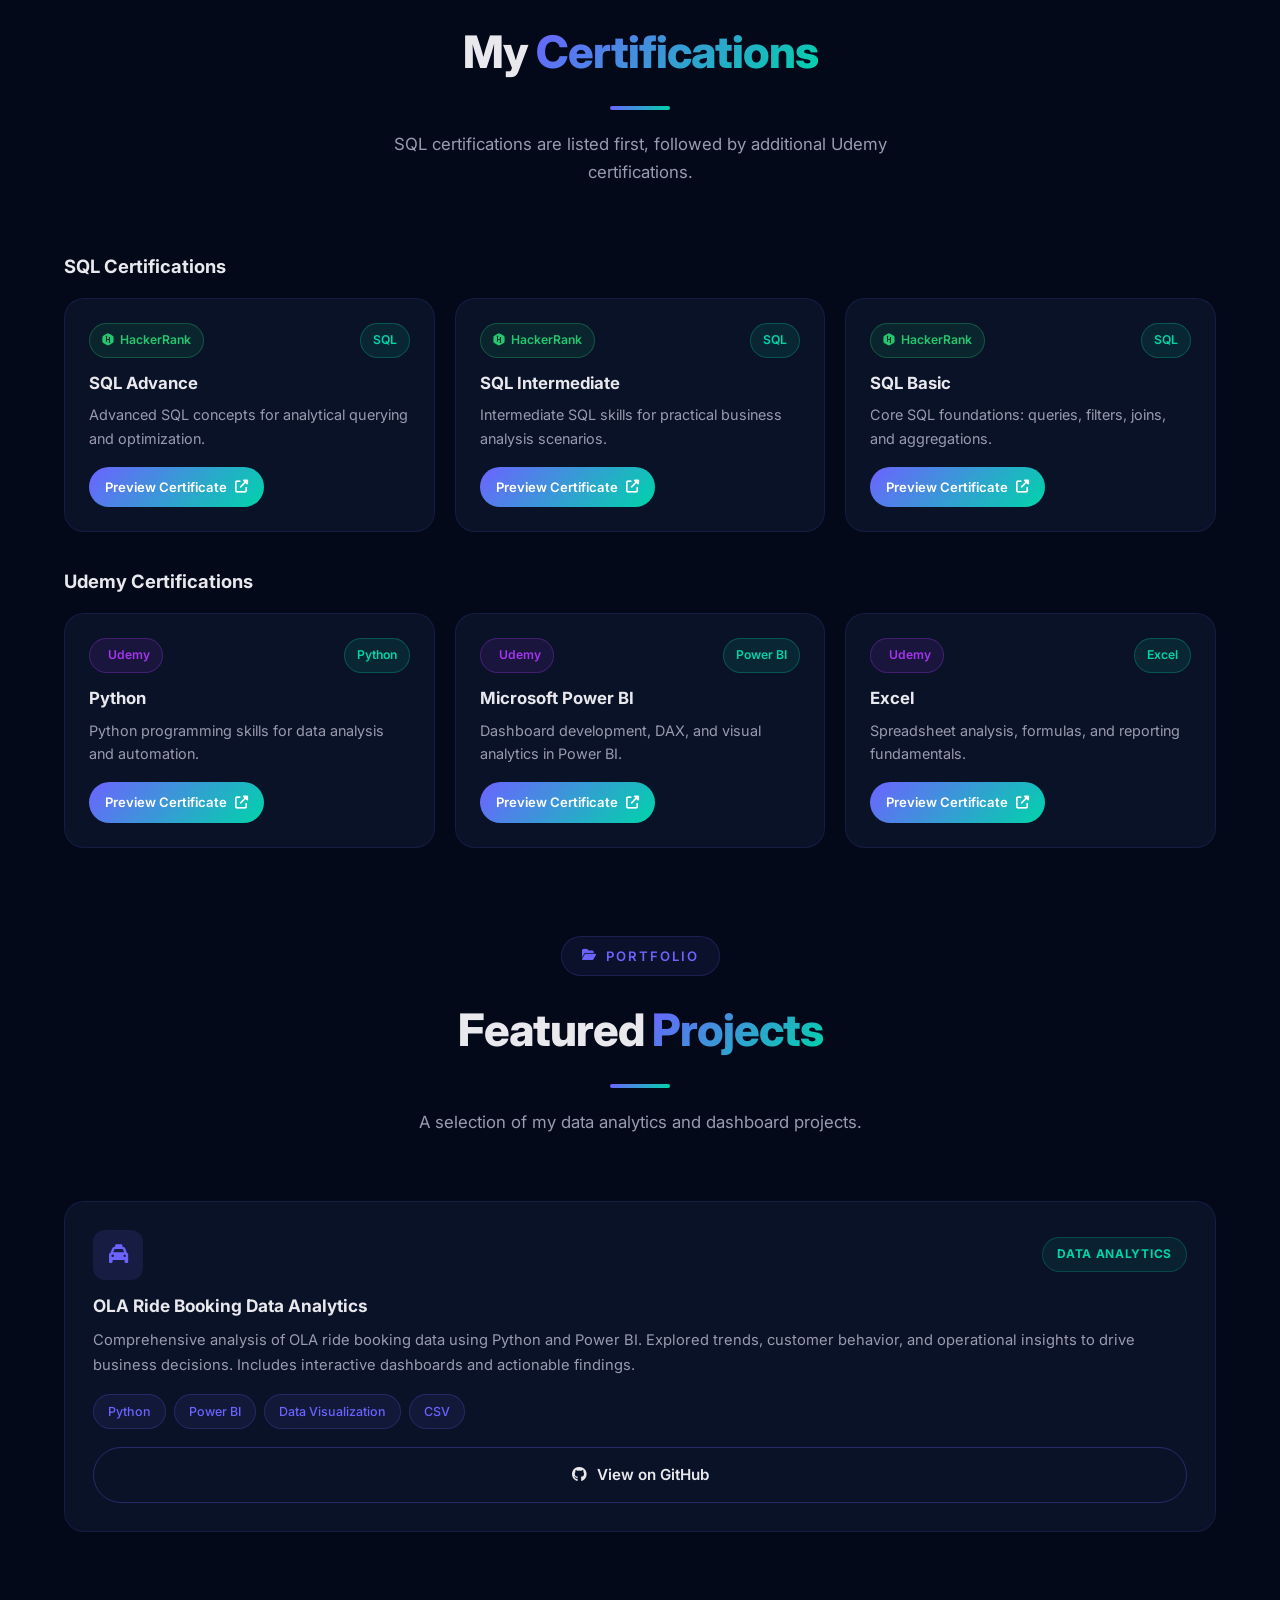
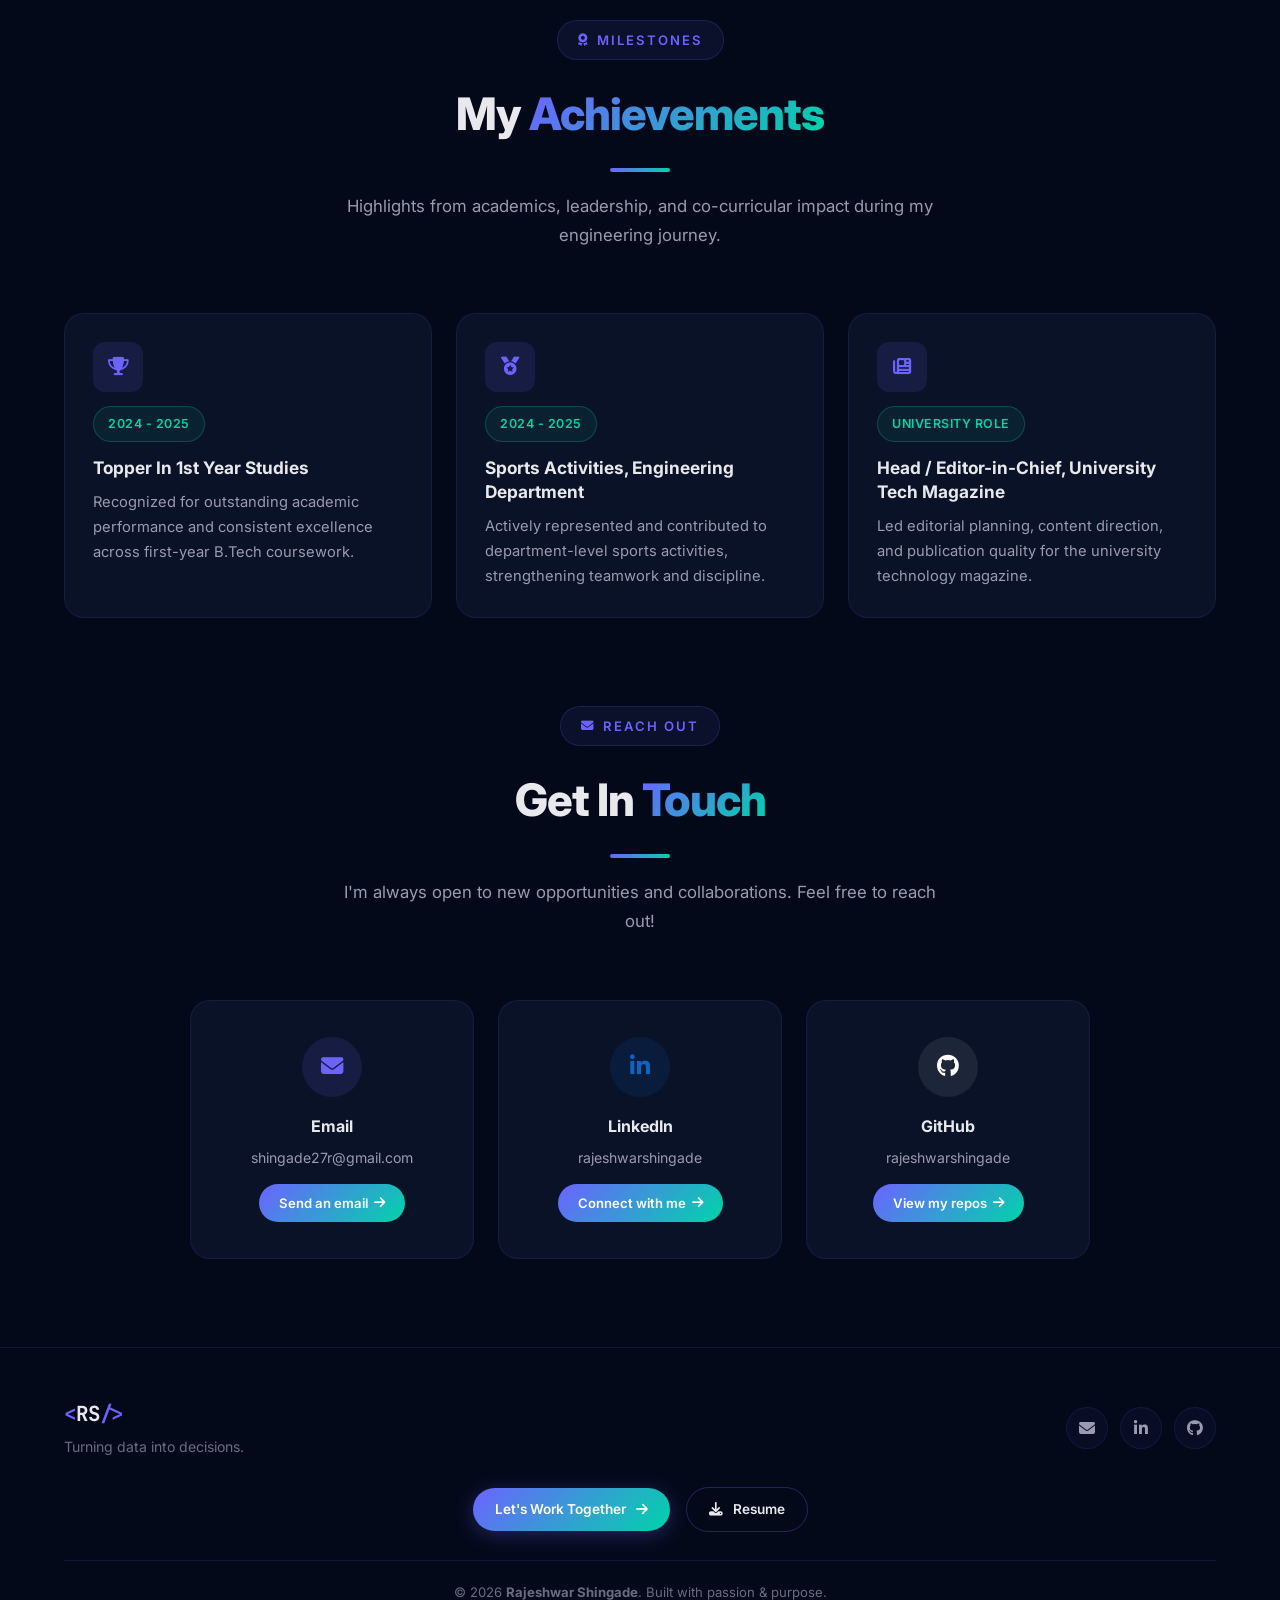
==== commit f6d561e1: "Add OLA Ride Booking Data Analytics project section and update index.html with project card and GitH" ====
--- a/index.html
+++ b/index.html
@@ -573,6 +573,40 @@
         </div>
     </section>
 
+    <!-- Projects Section -->
+    <section class="section projects" id="projects">
+        <div class="container">
+            <div class="section-header" data-animate="fade-up">
+                <span class="section-tag"><i class="fas fa-folder-open"></i> Portfolio</span>
+                <h2 class="section-title">Featured <span class="text-gradient">Projects</span></h2>
+                <div class="section-line"></div>
+                <p class="section-desc">A selection of my data analytics and dashboard projects.</p>
+            </div>
+            <div class="projects-grid">
+                <article class="project-card" data-animate="fade-up" data-delay="0">
+                    <div class="project-card-top">
+                        <div class="project-icon">
+                            <i class="fas fa-taxi"></i>
+                        </div>
+                        <span class="project-level beginner">Data Analytics</span>
+                    </div>
+                    <h3 class="project-title">OLA Ride Booking Data Analytics</h3>
+                    <p class="project-text">Comprehensive analysis of OLA ride booking data using Python and Power BI. Explored trends, customer behavior, and operational insights to drive business decisions. Includes interactive dashboards and actionable findings.</p>
+                    <div class="project-tags">
+                        <span class="project-tag">Python</span>
+                        <span class="project-tag">Power BI</span>
+                        <span class="project-tag">Data Visualization</span>
+                        <span class="project-tag">CSV</span>
+                    </div>
+                    <a href="https://github.com/rajeshwarshingade/OLA-Ride-Booking-Data-Analytics" target="_blank" rel="noopener noreferrer" class="btn btn-outline project-btn">
+                        <i class="fab fa-github"></i>
+                        <span>View on GitHub</span>
+                    </a>
+                </article>
+            </div>
+        </div>
+    </section>
+
     <!-- Achievements Section -->
     <section class="section achievements" id="achievements">
         <div class="container">
--- a/style.css
+++ b/style.css
@@ -2,10 +2,10 @@
    CSS VARIABLES & RESET
    ========================================== */
 :root {
-    --bg-primary: #0a0a0f;
-    --bg-secondary: #111118;
-    --bg-card: #16161d;
-    --bg-card-hover: #1c1c25;
+    --bg-primary: #04091a;
+    --bg-secondary: #04091a;
+    --bg-card: #0a1228;
+    --bg-card-hover: #101a34;
     --text-primary: #e8e8ed;
     --text-secondary: #9a9ab0;
     --text-muted: #6b6b80;
@@ -14,7 +14,7 @@
     --accent-tertiary: #ff6b9d;
     --gradient-primary: linear-gradient(135deg, #6c63ff, #00d4aa);
     --gradient-accent: linear-gradient(135deg, #6c63ff, #ff6b9d);
-    --gradient-bg: linear-gradient(180deg, #0a0a0f 0%, #111118 100%);
+    --gradient-bg: linear-gradient(180deg, #04091a 0%, #04091a 100%);
     --border-color: rgba(108, 99, 255, 0.12);
     --border-hover: rgba(108, 99, 255, 0.3);
     --shadow-sm: 0 2px 8px rgba(0,0,0,0.3);
@@ -569,8 +569,15 @@
    SECTIONS COMMON
    ========================================== */
 .section {
-    padding: 100px 0;
+    padding: 88px 0;
     position: relative;
+    background: var(--bg-primary);
+    margin: 0;
+    border: 0;
+}
+
+.section + .section {
+    padding-top: 0;
 }
 
 .section-header {
@@ -1016,14 +1023,14 @@
    SOFT SKILLS SECTION
    ========================================== */
 .soft-skills {
-    background: var(--bg-secondary);
+    background: var(--bg-primary);
 }
 
 /* ==========================================
    CERTIFICATIONS SECTION
    ========================================== */
 .certifications {
-    background: var(--bg-secondary);
+    background: var(--bg-primary);
 }
 
 .certification-group + .certification-group {
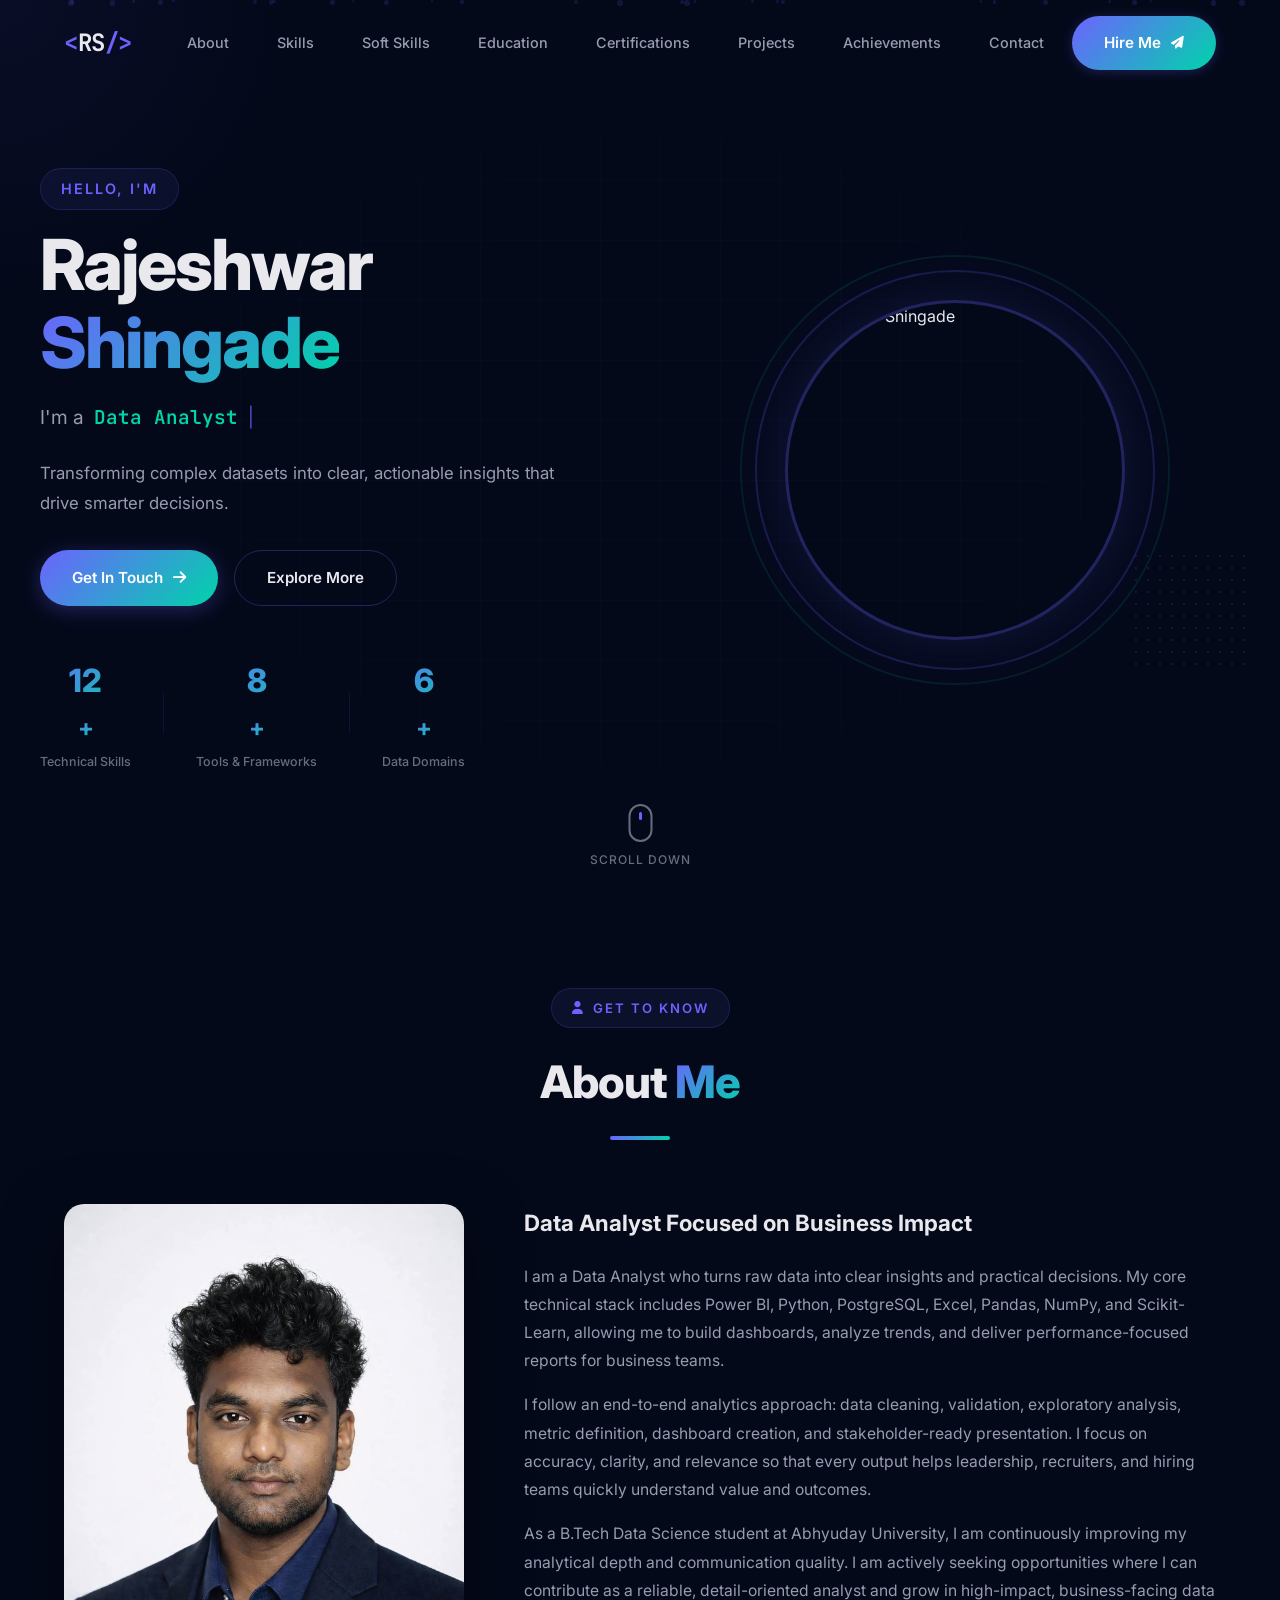
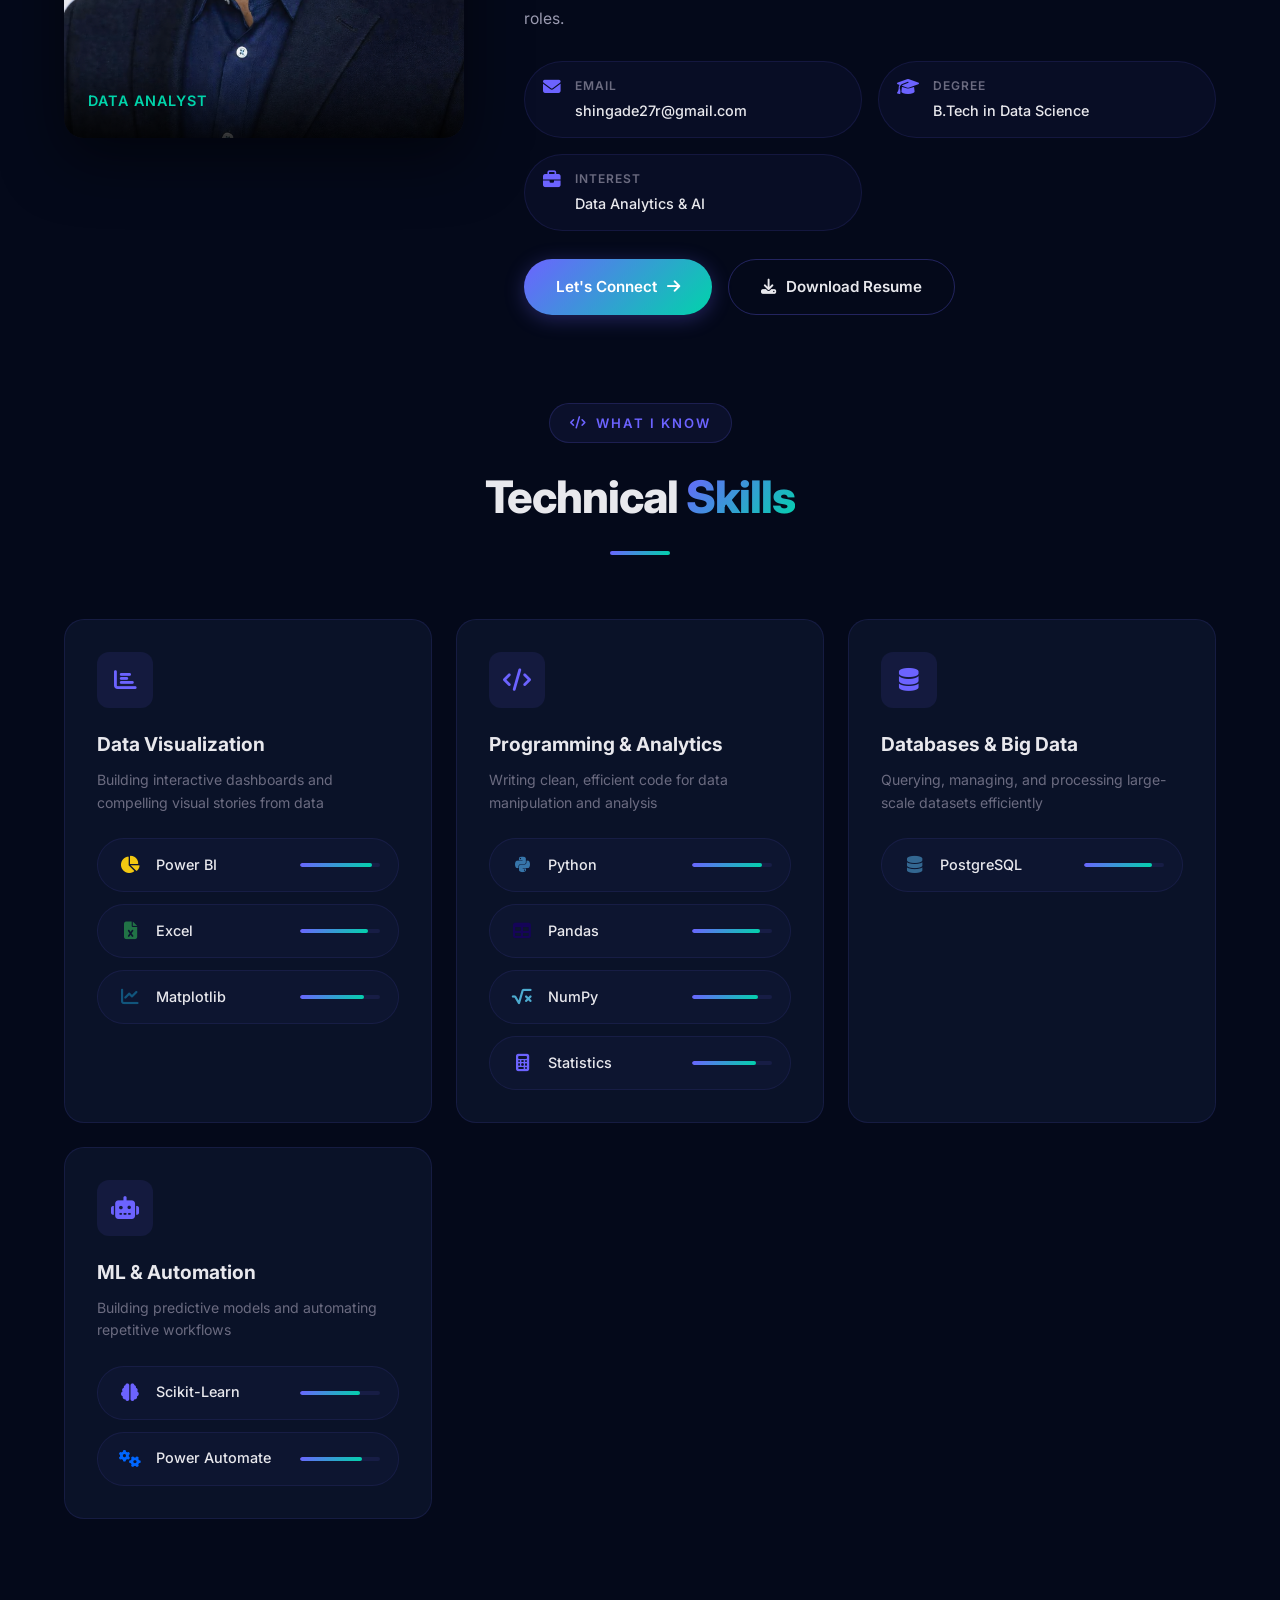
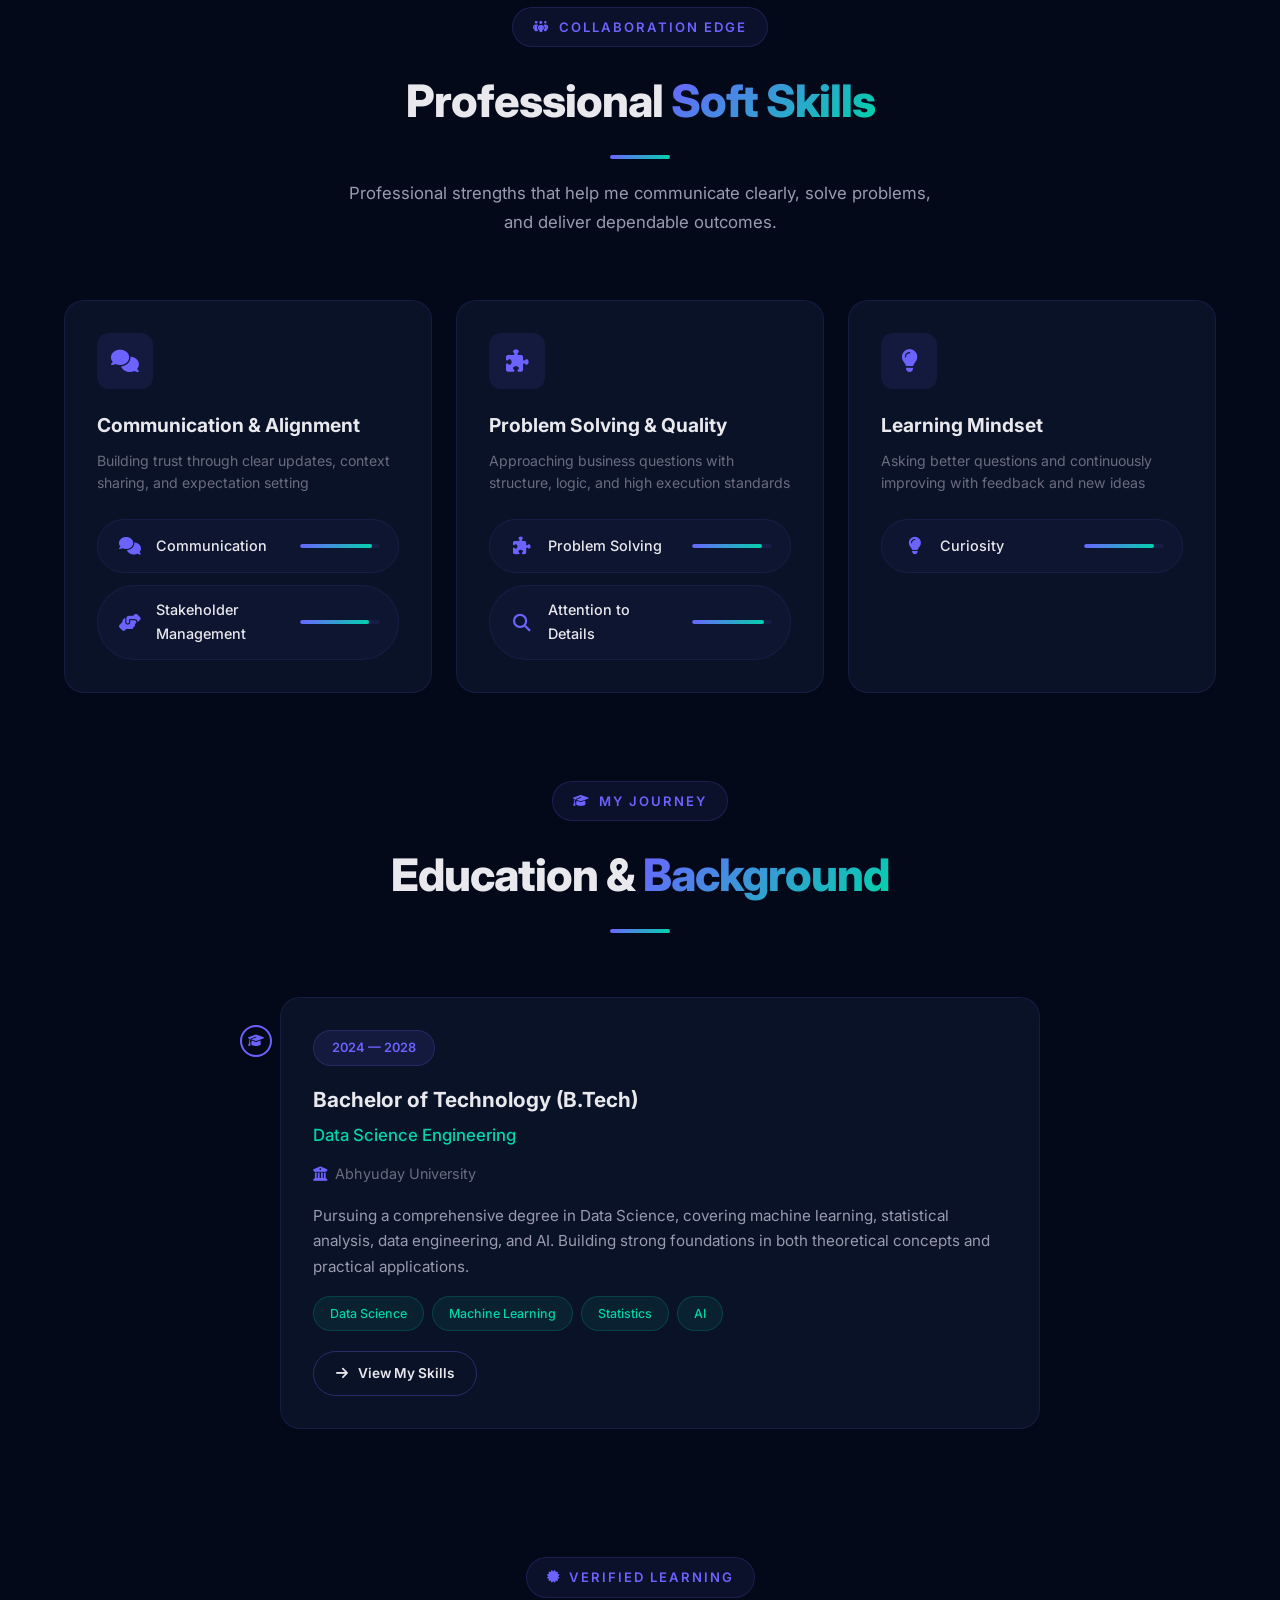
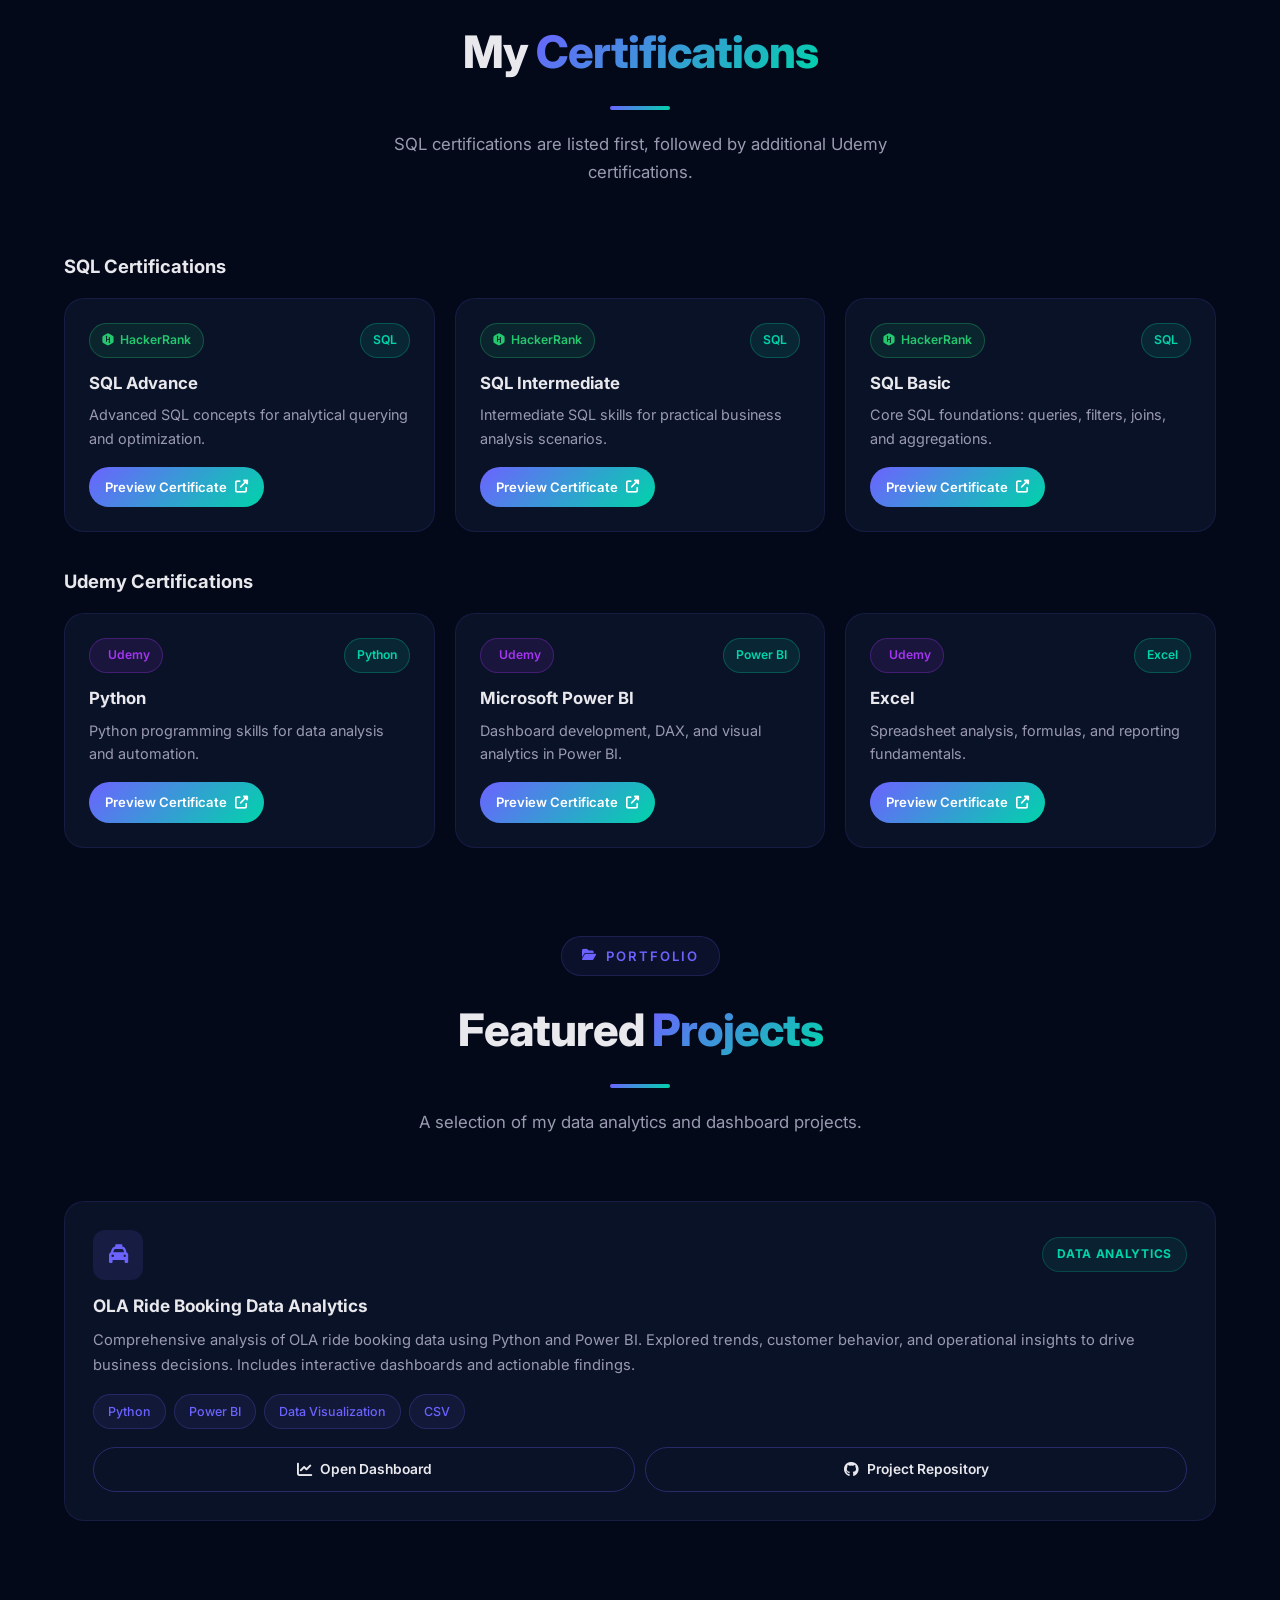
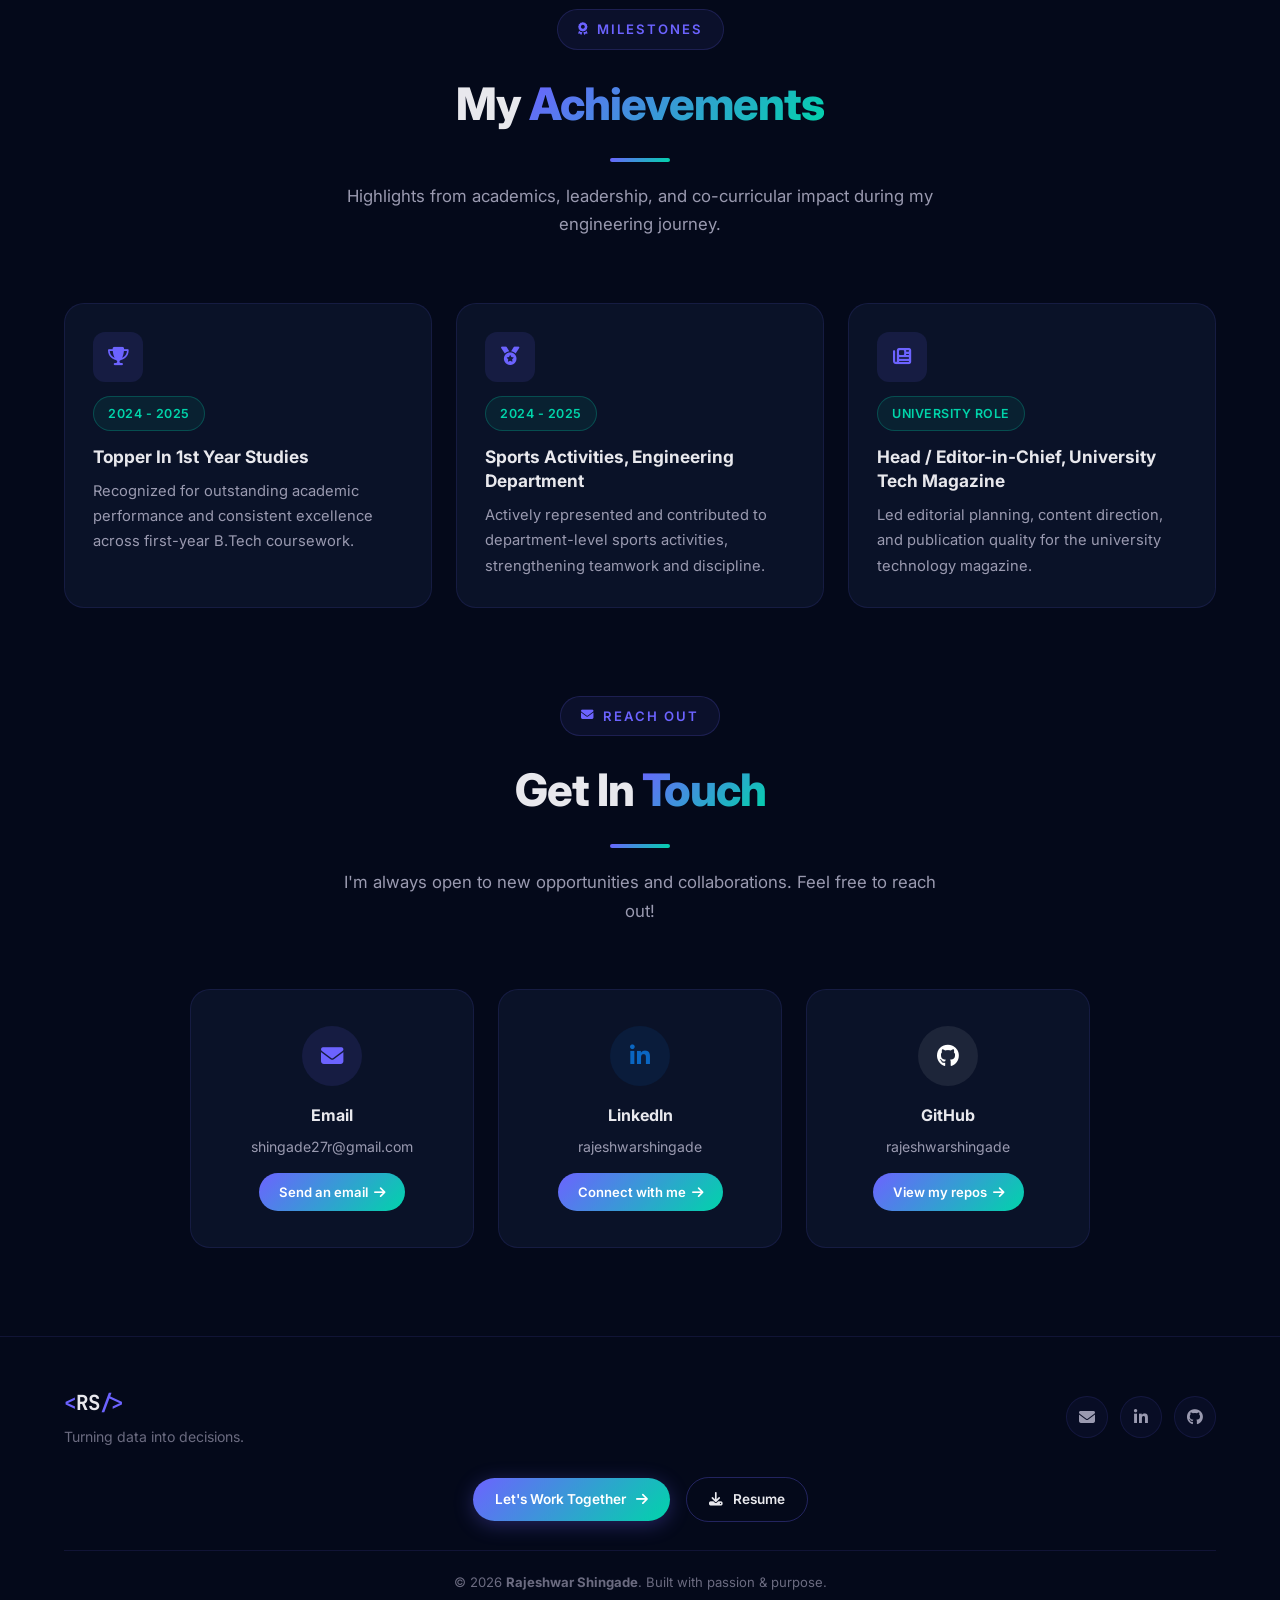
==== commit da674d43: "Add project dashboard and repository actions" ====
--- a/index.html
+++ b/index.html
@@ -112,6 +112,7 @@
                 <li><a href="#soft-skills" class="nav-link">Soft Skills</a></li>
                 <li><a href="#education" class="nav-link">Education</a></li>
                 <li><a href="#certifications" class="nav-link">Certifications</a></li>
+                <li><a href="#projects" class="nav-link">Projects</a></li>
                 <li><a href="#achievements" class="nav-link">Achievements</a></li>
                 <li><a href="#contact" class="nav-link">Contact</a></li>
                 <li><a href="#contact" class="btn btn-nav">Hire Me <i class="fas fa-paper-plane"></i></a></li>
@@ -598,10 +599,16 @@
                         <span class="project-tag">Data Visualization</span>
                         <span class="project-tag">CSV</span>
                     </div>
-                    <a href="https://github.com/rajeshwarshingade/OLA-Ride-Booking-Data-Analytics" target="_blank" rel="noopener noreferrer" class="btn btn-outline project-btn">
-                        <i class="fab fa-github"></i>
-                        <span>View on GitHub</span>
-                    </a>
+                    <div class="project-actions">
+                        <a href="Projects/Ola%20Ride/OLA%20DASHBOARD%20(1).html" target="_blank" rel="noopener noreferrer" class="btn btn-outline project-btn project-action">
+                            <i class="fas fa-chart-line"></i>
+                            <span>Open Dashboard</span>
+                        </a>
+                        <a href="https://github.com/rajeshwarshingade/OLA-Ride-Booking-Data-Analytics" target="_blank" rel="noopener noreferrer" class="btn btn-outline project-btn project-action">
+                            <i class="fab fa-github"></i>
+                            <span>Project Repository</span>
+                        </a>
+                    </div>
                 </article>
             </div>
         </div>
--- a/style.css
+++ b/style.css
@@ -1372,6 +1372,26 @@
     justify-content: center;
 }
 
+.project-actions {
+    display: grid;
+    grid-template-columns: repeat(2, minmax(0, 1fr));
+    gap: 10px;
+}
+
+.project-action {
+    display: inline-flex;
+    align-items: center;
+    justify-content: center;
+    gap: 8px;
+    padding: 10px 12px;
+    font-size: 0.86rem;
+    font-weight: 600;
+}
+
+.project-action i {
+    font-size: 0.95rem;
+}
+
 /* ==========================================
    CONTACT SECTION
    ========================================== */
@@ -1685,6 +1705,9 @@
     .project-card {
         padding: 24px;
     }
+    .project-actions {
+        grid-template-columns: 1fr;
+    }
     .section { padding: 70px 0; }
     .about-cta { flex-direction: column; }
 }
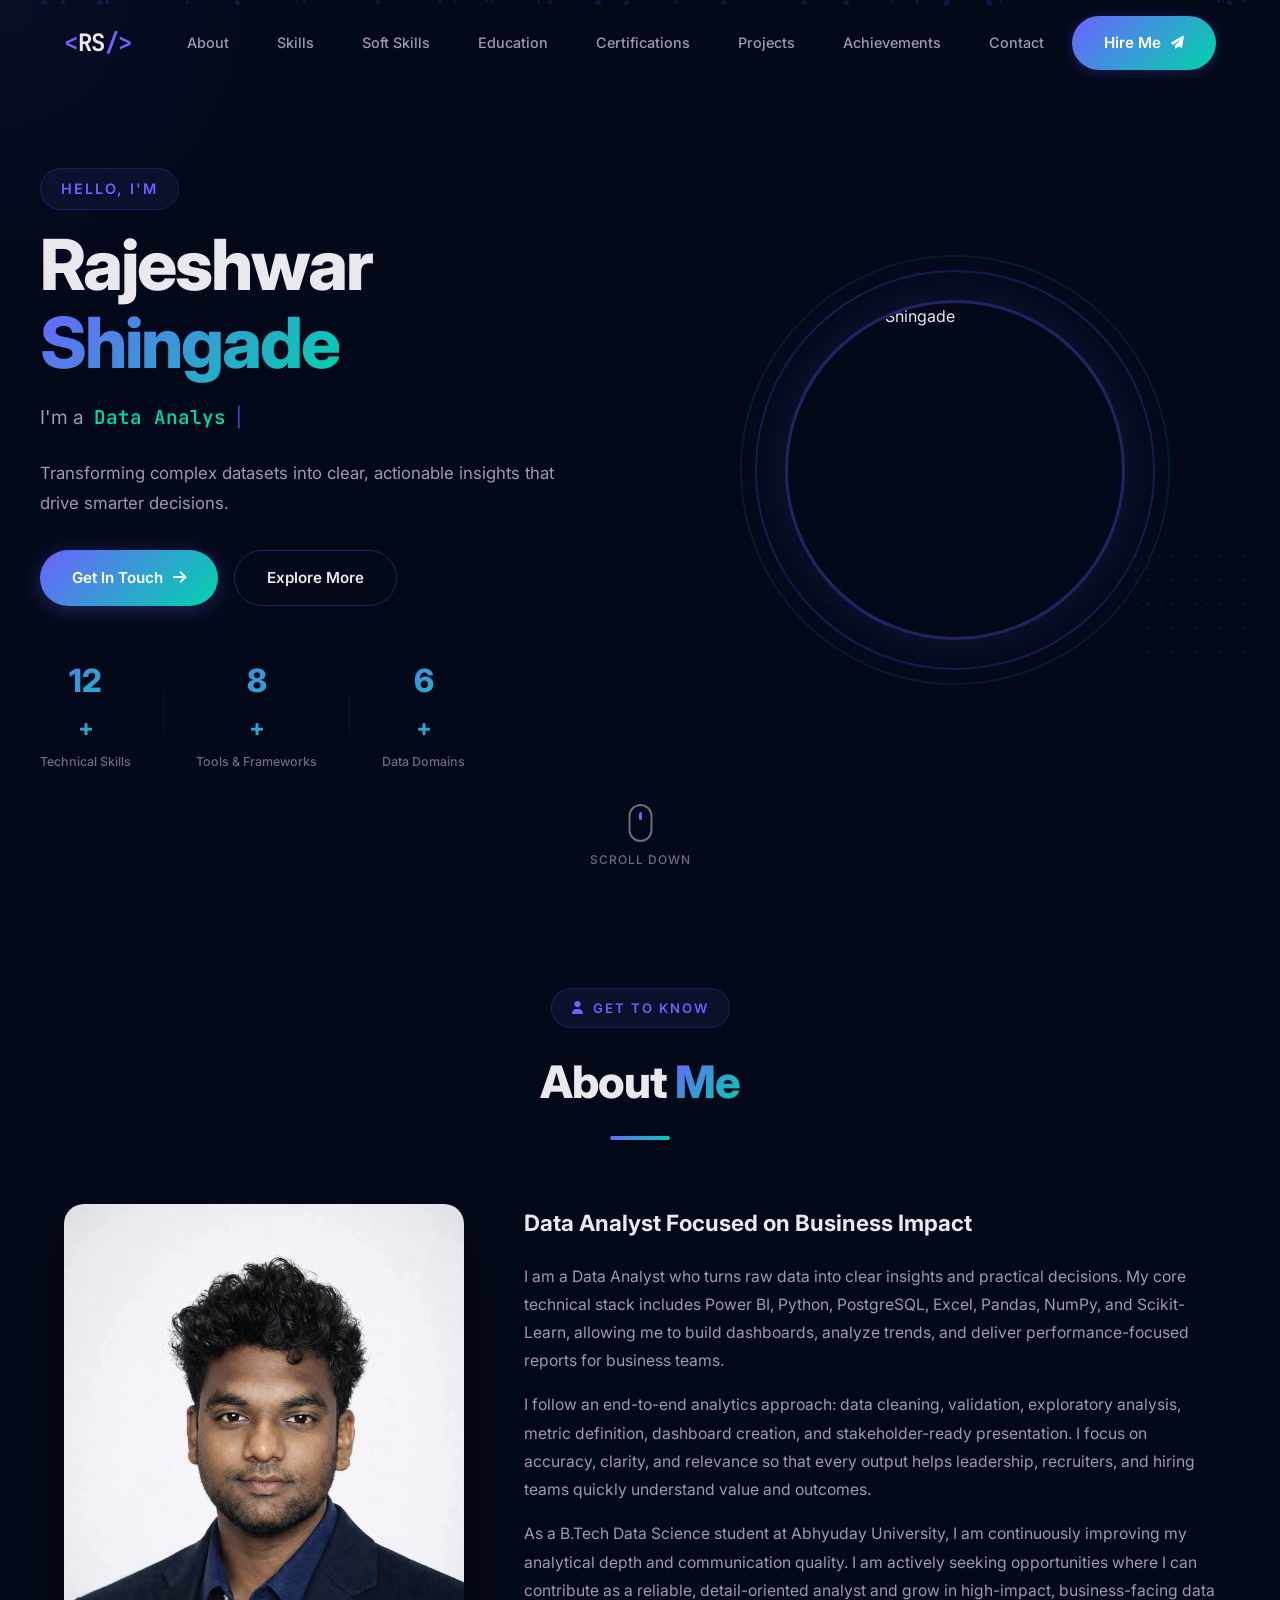
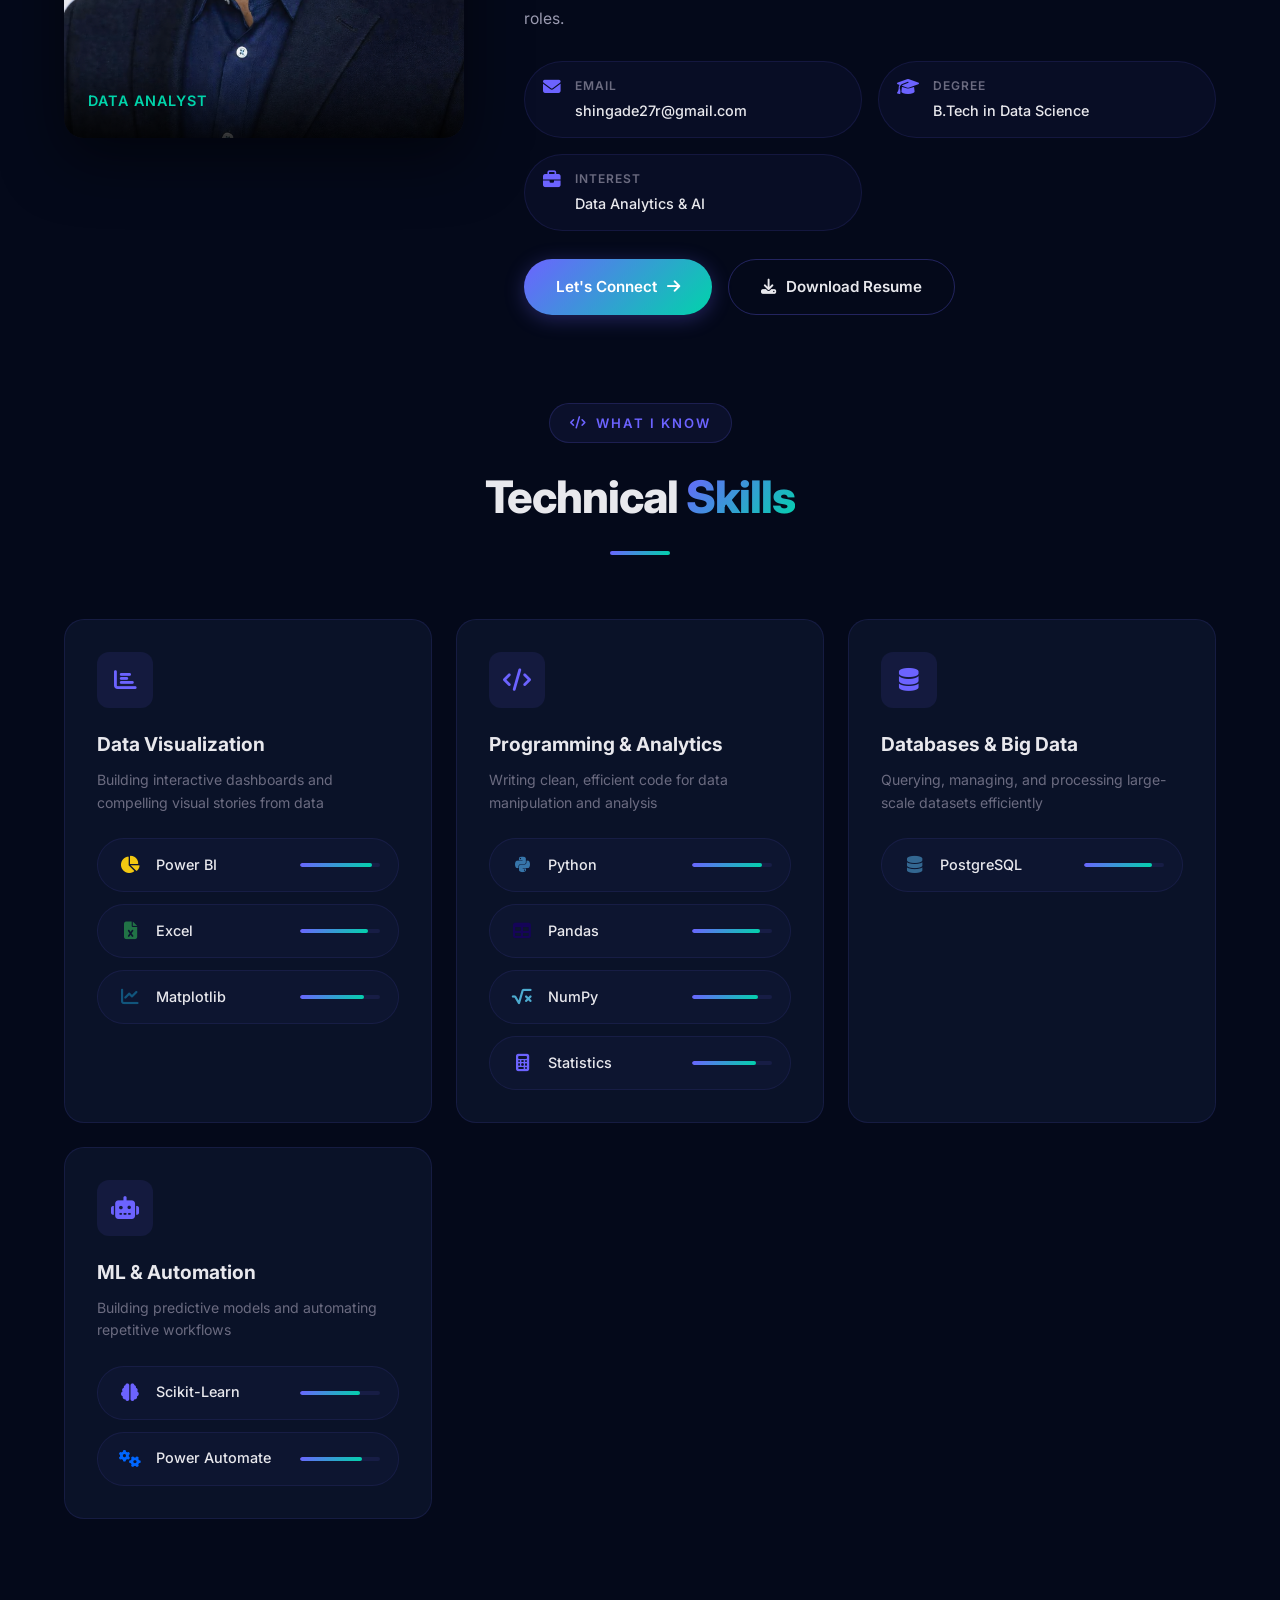
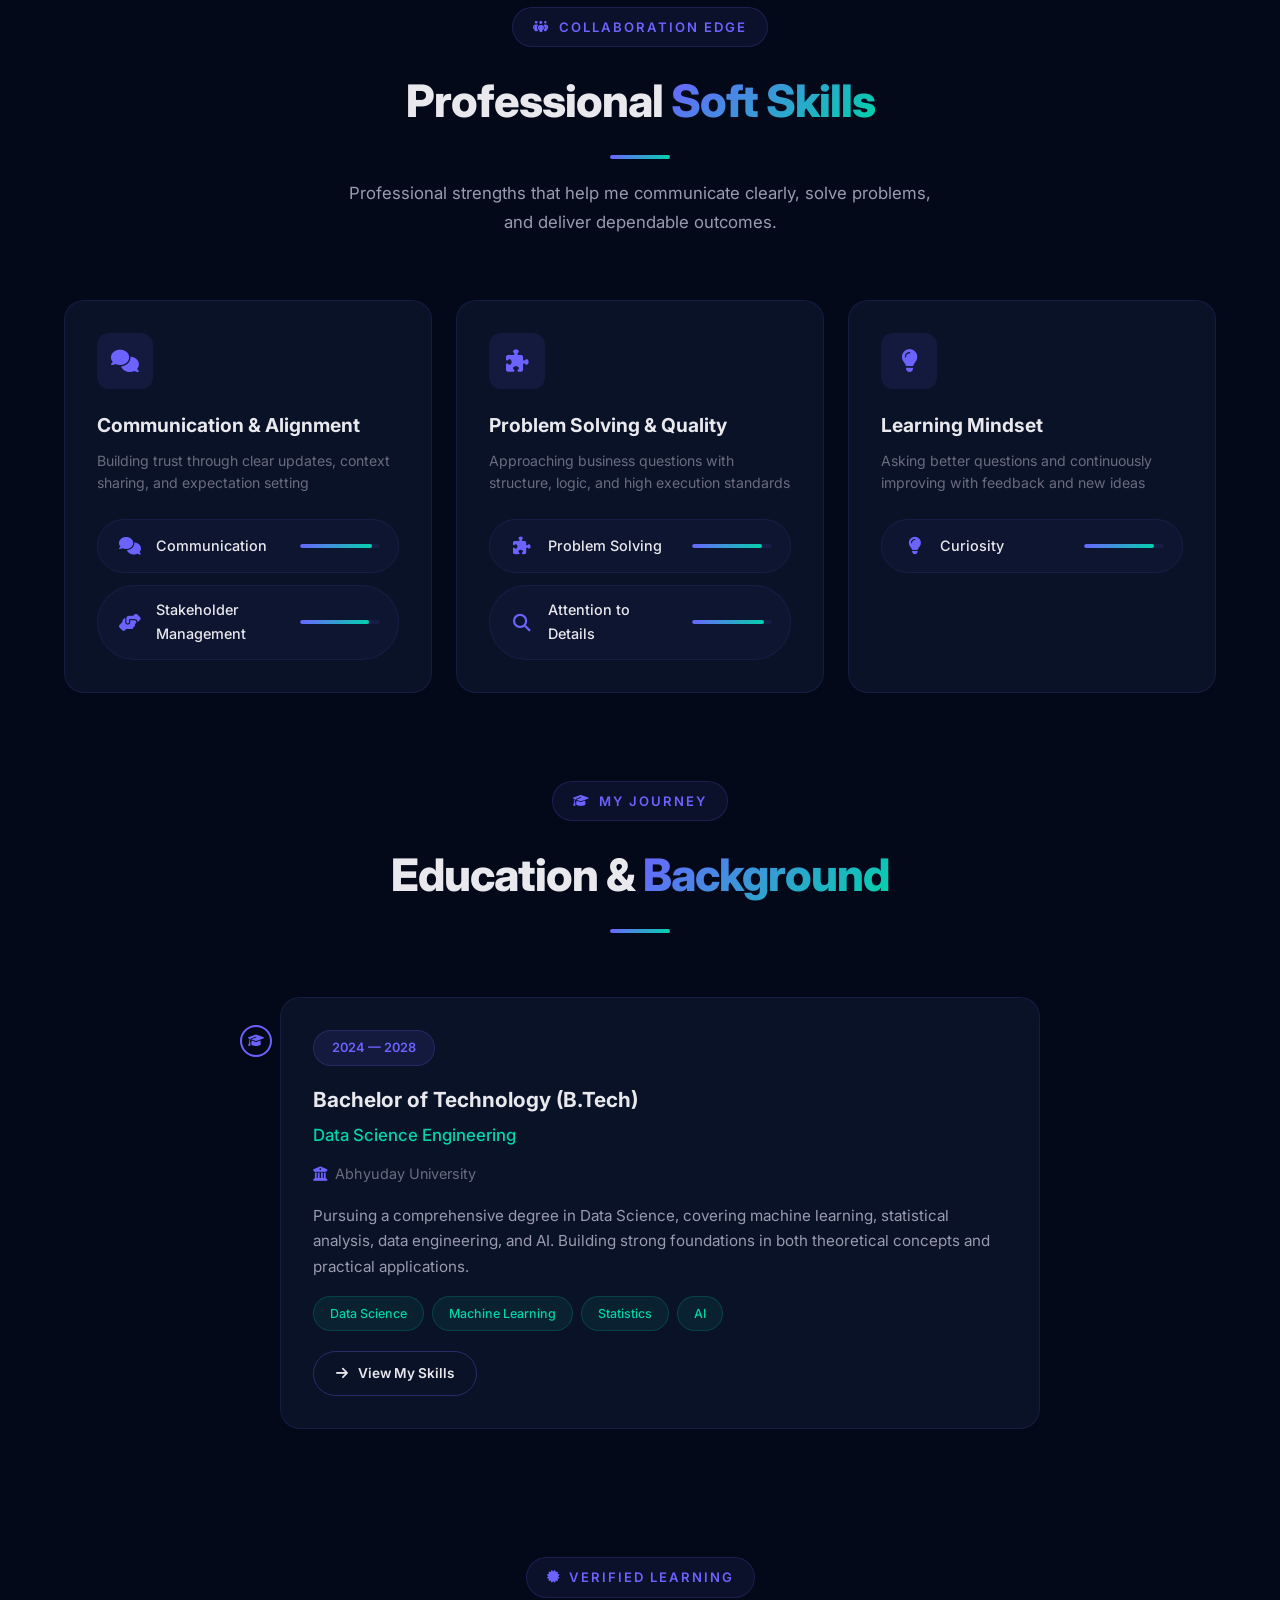
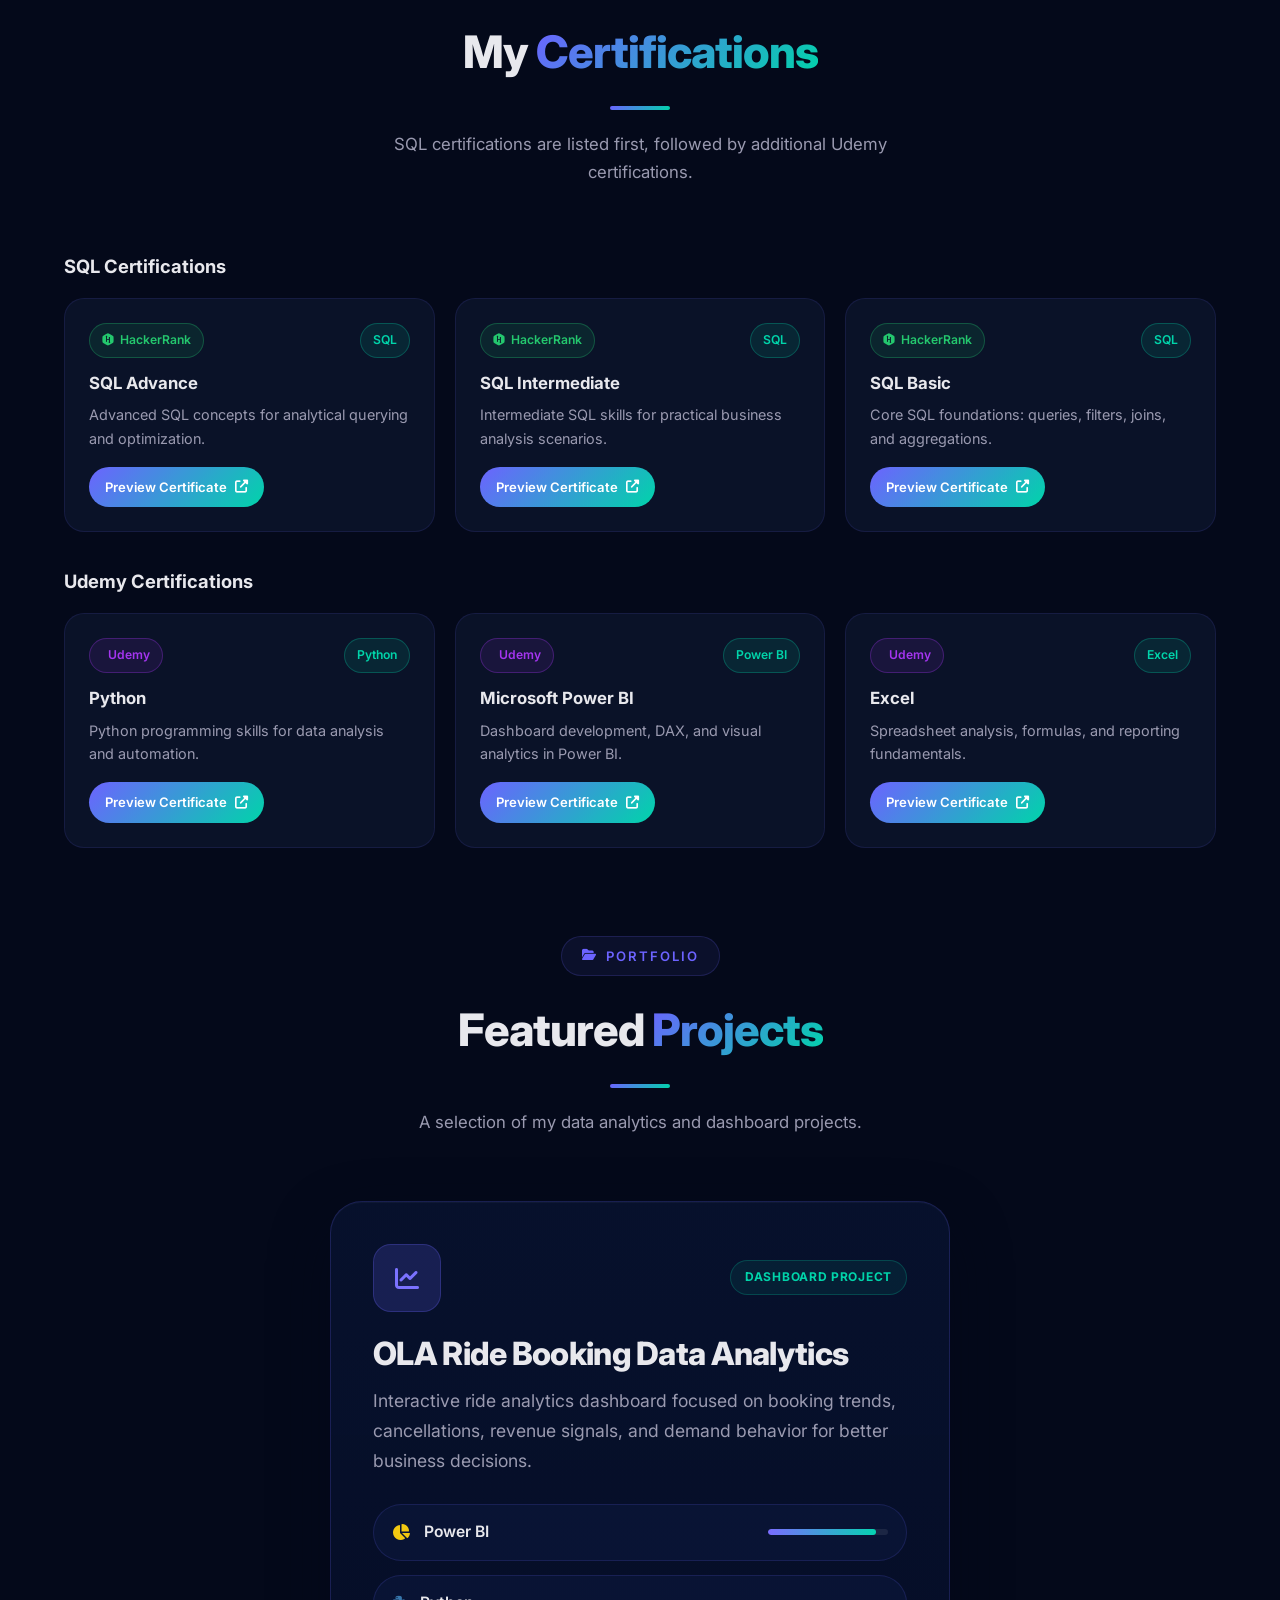
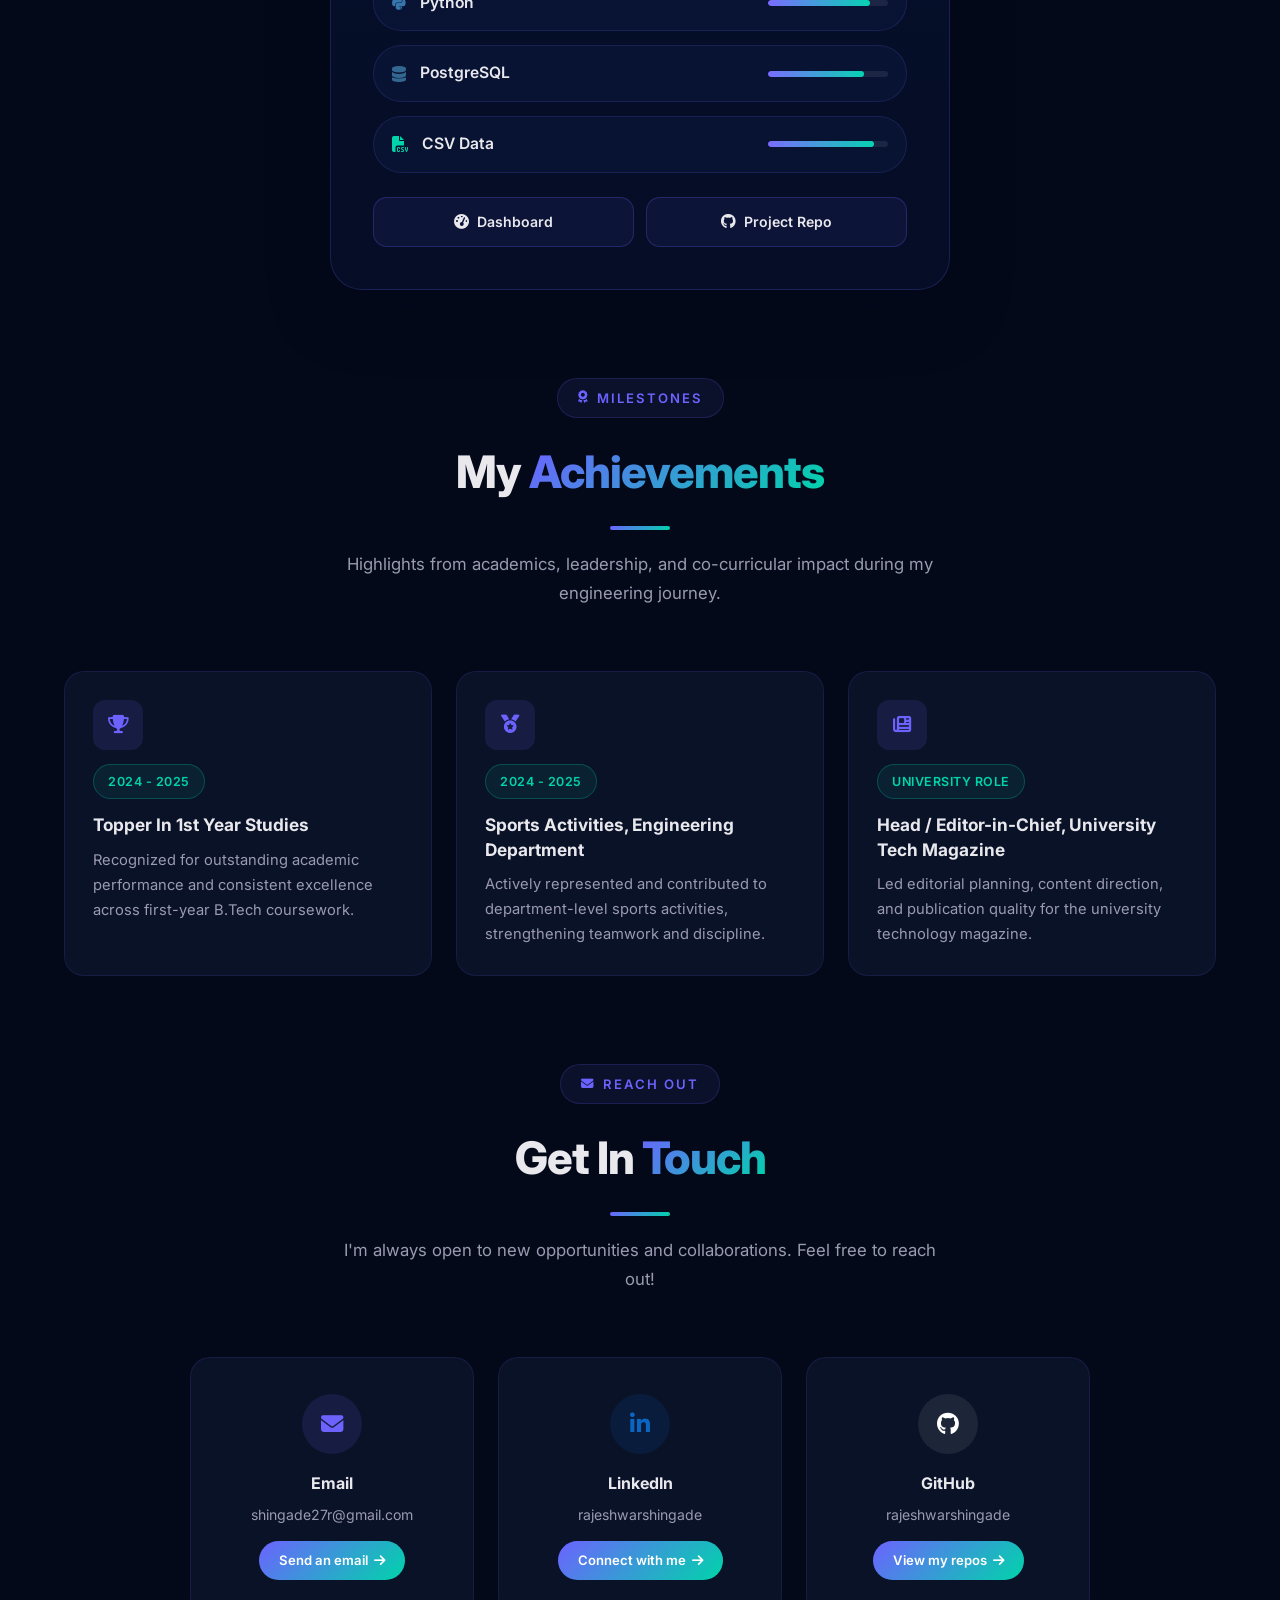
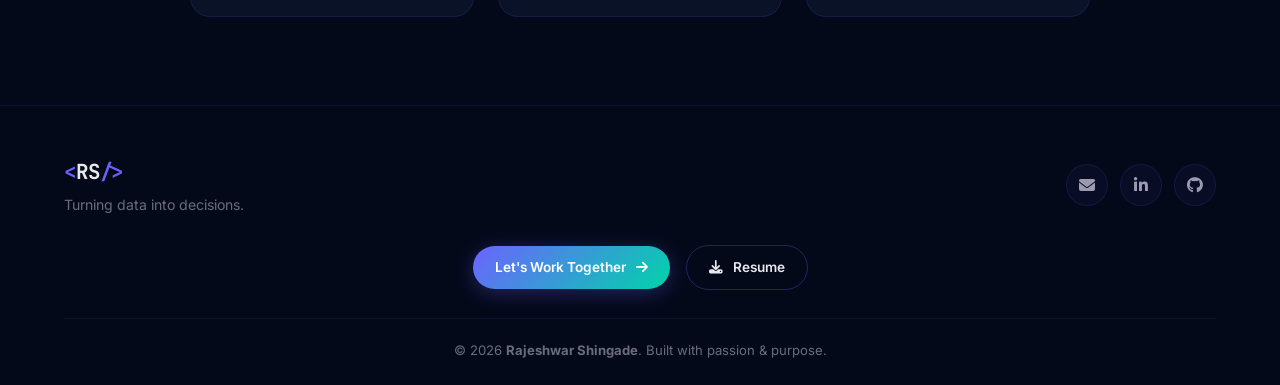
==== commit eccf36ea: "Redesign project card with tech stack rows and action links" ====
--- a/index.html
+++ b/index.html
@@ -587,26 +587,44 @@
                 <article class="project-card" data-animate="fade-up" data-delay="0">
                     <div class="project-card-top">
                         <div class="project-icon">
-                            <i class="fas fa-taxi"></i>
-                        </div>
-                        <span class="project-level beginner">Data Analytics</span>
+                            <i class="fas fa-chart-line"></i>
+                        </div>
+                        <span class="project-level beginner">Dashboard Project</span>
                     </div>
                     <h3 class="project-title">OLA Ride Booking Data Analytics</h3>
-                    <p class="project-text">Comprehensive analysis of OLA ride booking data using Python and Power BI. Explored trends, customer behavior, and operational insights to drive business decisions. Includes interactive dashboards and actionable findings.</p>
-                    <div class="project-tags">
-                        <span class="project-tag">Python</span>
-                        <span class="project-tag">Power BI</span>
-                        <span class="project-tag">Data Visualization</span>
-                        <span class="project-tag">CSV</span>
-                    </div>
-                    <div class="project-actions">
-                        <a href="Projects/Ola%20Ride/OLA%20DASHBOARD%20(1).html" target="_blank" rel="noopener noreferrer" class="btn btn-outline project-btn project-action">
-                            <i class="fas fa-chart-line"></i>
-                            <span>Open Dashboard</span>
-                        </a>
-                        <a href="https://github.com/rajeshwarshingade/OLA-Ride-Booking-Data-Analytics" target="_blank" rel="noopener noreferrer" class="btn btn-outline project-btn project-action">
+                    <p class="project-text">Interactive ride analytics dashboard focused on booking trends, cancellations, revenue signals, and demand behavior for better business decisions.</p>
+
+                    <div class="project-tech-list" aria-label="Technologies used in this project">
+                        <div class="project-tech-item">
+                            <i class="fas fa-chart-pie project-tech-icon" style="color:#f2c811"></i>
+                            <span>Power BI</span>
+                            <div class="skill-level" data-level="90"></div>
+                        </div>
+                        <div class="project-tech-item">
+                            <i class="fab fa-python project-tech-icon" style="color:#3776ab"></i>
+                            <span>Python</span>
+                            <div class="skill-level" data-level="85"></div>
+                        </div>
+                        <div class="project-tech-item">
+                            <i class="fas fa-database project-tech-icon" style="color:#336791"></i>
+                            <span>PostgreSQL</span>
+                            <div class="skill-level" data-level="80"></div>
+                        </div>
+                        <div class="project-tech-item">
+                            <i class="fas fa-file-csv project-tech-icon" style="color:#00d4aa"></i>
+                            <span>CSV Data</span>
+                            <div class="skill-level" data-level="88"></div>
+                        </div>
+                    </div>
+
+                    <div class="project-actions" aria-label="Project links">
+                        <a href="Projects/Ola%20Ride/OLA%20DASHBOARD%20(1).html" target="_blank" rel="noopener noreferrer" class="project-action" aria-label="Open OLA Dashboard">
+                            <i class="fas fa-gauge-high"></i>
+                            <span>Dashboard</span>
+                        </a>
+                        <a href="https://github.com/rajeshwarshingade/OLA-Ride-Booking-Data-Analytics" target="_blank" rel="noopener noreferrer" class="project-action" aria-label="Open GitHub Repository">
                             <i class="fab fa-github"></i>
-                            <span>Project Repository</span>
+                            <span>Project Repo</span>
                         </a>
                     </div>
                 </article>
--- a/style.css
+++ b/style.css
@@ -1256,18 +1256,20 @@
 
 .projects-grid {
     display: grid;
-    grid-template-columns: repeat(auto-fit, minmax(300px, 1fr));
+    grid-template-columns: minmax(300px, 620px);
+    justify-content: center;
     gap: 24px;
 }
 
 .project-card {
-    background: var(--bg-card);
-    border: 1px solid var(--border-color);
-    border-radius: var(--radius-lg);
-    padding: 28px;
+    background: linear-gradient(180deg, rgba(8, 18, 48, 0.85) 0%, rgba(5, 14, 38, 0.96) 100%);
+    border: 1px solid rgba(108, 99, 255, 0.2);
+    border-radius: 32px;
+    padding: 42px;
     position: relative;
     overflow: hidden;
     transition: var(--transition);
+    box-shadow: 0 22px 60px rgba(3, 8, 24, 0.45), inset 0 1px 0 rgba(255, 255, 255, 0.03);
 }
 
 .project-card::before {
@@ -1283,9 +1285,9 @@
 }
 
 .project-card:hover {
-    border-color: var(--border-hover);
-    transform: translateY(-4px);
-    box-shadow: var(--shadow-glow);
+    border-color: rgba(108, 99, 255, 0.35);
+    transform: translateY(-5px);
+    box-shadow: 0 28px 70px rgba(5, 12, 34, 0.7), 0 0 50px rgba(108, 99, 255, 0.15);
 }
 
 .project-card:hover::before {
@@ -1297,24 +1299,25 @@
     align-items: center;
     justify-content: space-between;
     gap: 12px;
-    margin-bottom: 14px;
+    margin-bottom: 20px;
 }
 
 .project-icon {
-    width: 50px;
-    height: 50px;
-    border-radius: var(--radius-md);
-    background: rgba(108, 99, 255, 0.12);
+    width: 68px;
+    height: 68px;
+    border-radius: 18px;
+    background: rgba(108, 99, 255, 0.18);
+    border: 1px solid rgba(108, 99, 255, 0.25);
     display: flex;
     align-items: center;
     justify-content: center;
-    color: var(--accent-primary);
-    font-size: 1.2rem;
+    color: #7b72ff;
+    font-size: 1.5rem;
     transition: var(--transition);
 }
 
 .project-card:hover .project-icon {
-    background: rgba(108, 99, 255, 0.2);
+    background: rgba(108, 99, 255, 0.24);
     transform: scale(1.05);
 }
 
@@ -1337,45 +1340,63 @@
 }
 
 .project-title {
-    font-size: 1.08rem;
-    font-weight: 700;
+    font-size: 2rem;
+    font-weight: 800;
     line-height: 1.4;
+    letter-spacing: -0.7px;
     margin-bottom: 10px;
 }
 
 .project-text {
     color: var(--text-secondary);
-    font-size: 0.92rem;
+    font-size: 1.1rem;
     line-height: 1.7;
-    margin-bottom: 16px;
-}
-
-.project-tags {
-    display: flex;
-    flex-wrap: wrap;
-    gap: 8px;
-    margin-bottom: 18px;
-}
-
-.project-tag {
-    padding: 6px 14px;
-    border-radius: 100px;
-    border: 1px solid rgba(108, 99, 255, 0.22);
-    background: rgba(108, 99, 255, 0.08);
-    color: var(--accent-primary);
-    font-size: 0.78rem;
-    font-weight: 500;
-}
-
-.project-btn {
-    width: 100%;
-    justify-content: center;
+    margin-bottom: 28px;
+}
+
+.project-tech-list {
+    display: grid;
+    gap: 14px;
+    margin-bottom: 24px;
 }
 
 .project-actions {
     display: grid;
     grid-template-columns: repeat(2, minmax(0, 1fr));
-    gap: 10px;
+    gap: 12px;
+}
+
+.project-tech-item {
+    display: grid;
+    grid-template-columns: auto 1fr 120px;
+    align-items: center;
+    gap: 14px;
+    background: rgba(15, 28, 68, 0.45);
+    border: 1px solid rgba(108, 99, 255, 0.16);
+    border-radius: 999px;
+    padding: 14px 18px;
+}
+
+.project-tech-item span {
+    color: var(--text-primary);
+    font-weight: 600;
+    font-size: 0.98rem;
+}
+
+.project-tech-icon {
+    font-size: 1rem;
+}
+
+.project-tech-item .skill-level {
+    width: 100%;
+    margin-left: auto;
+    height: 6px;
+    border-radius: 100px;
+    background: rgba(255, 255, 255, 0.08);
+}
+
+.project-tech-item .skill-level::after {
+    background: linear-gradient(90deg, #7a6cff, #06d3b2);
 }
 
 .project-action {
@@ -1383,9 +1404,19 @@
     align-items: center;
     justify-content: center;
     gap: 8px;
-    padding: 10px 12px;
-    font-size: 0.86rem;
+    padding: 12px 14px;
+    border-radius: 14px;
+    border: 1px solid rgba(108, 99, 255, 0.25);
+    background: rgba(108, 99, 255, 0.08);
+    color: var(--text-primary);
+    font-size: 0.88rem;
     font-weight: 600;
+}
+
+.project-action:hover {
+    transform: translateY(-2px);
+    border-color: rgba(108, 99, 255, 0.45);
+    background: rgba(108, 99, 255, 0.15);
 }
 
 .project-action i {
@@ -1660,6 +1691,21 @@
         grid-template-columns: 1fr;
     }
 
+    .project-card {
+        padding: 28px;
+        border-radius: 24px;
+    }
+
+    .project-title {
+        font-size: 1.5rem;
+    }
+
+    .project-tech-item {
+        grid-template-columns: auto 1fr 100px;
+        gap: 10px;
+        padding: 12px 14px;
+    }
+
     .achievement-card {
         padding: 24px;
     }
@@ -1705,6 +1751,19 @@
     .project-card {
         padding: 24px;
     }
+
+    .project-tech-item {
+        grid-template-columns: auto 1fr;
+        row-gap: 8px;
+        column-gap: 10px;
+        border-radius: 18px;
+    }
+
+    .project-tech-item .skill-level {
+        grid-column: 1 / -1;
+        width: 100%;
+    }
+
     .project-actions {
         grid-template-columns: 1fr;
     }
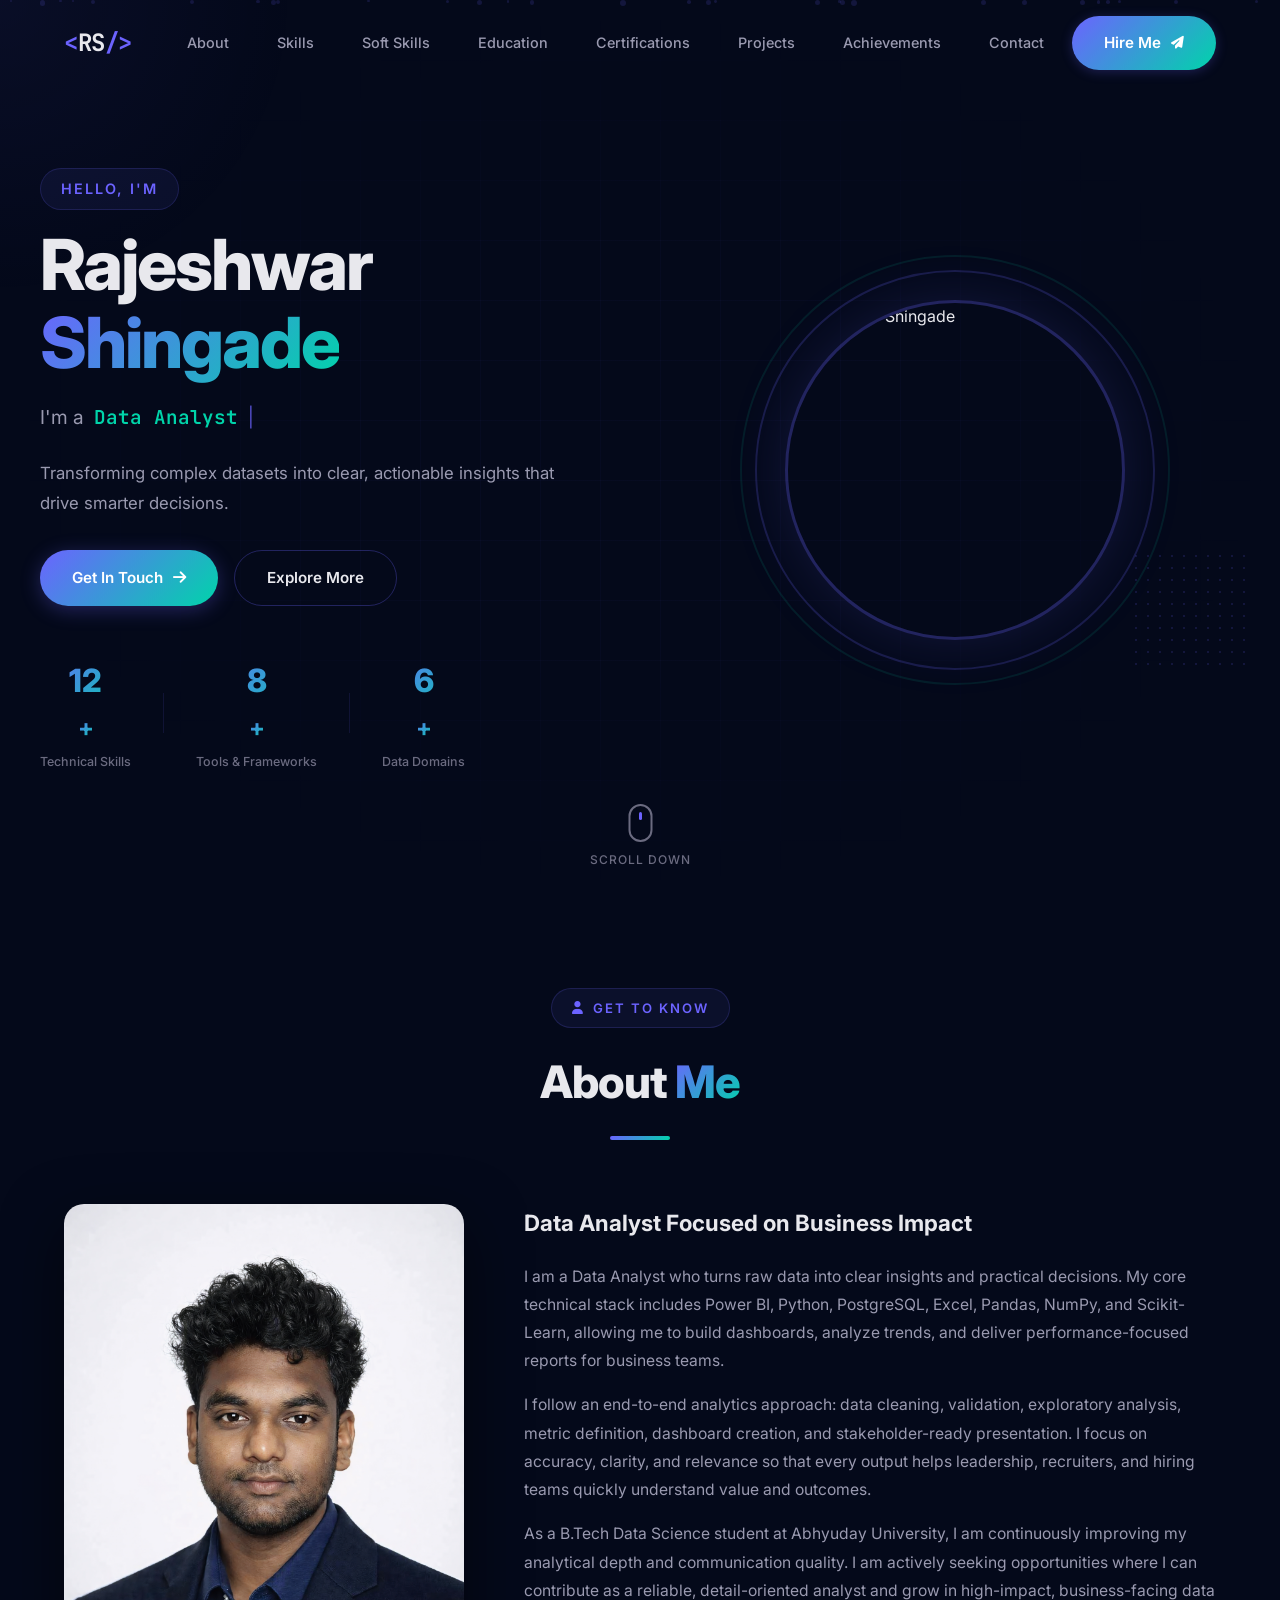
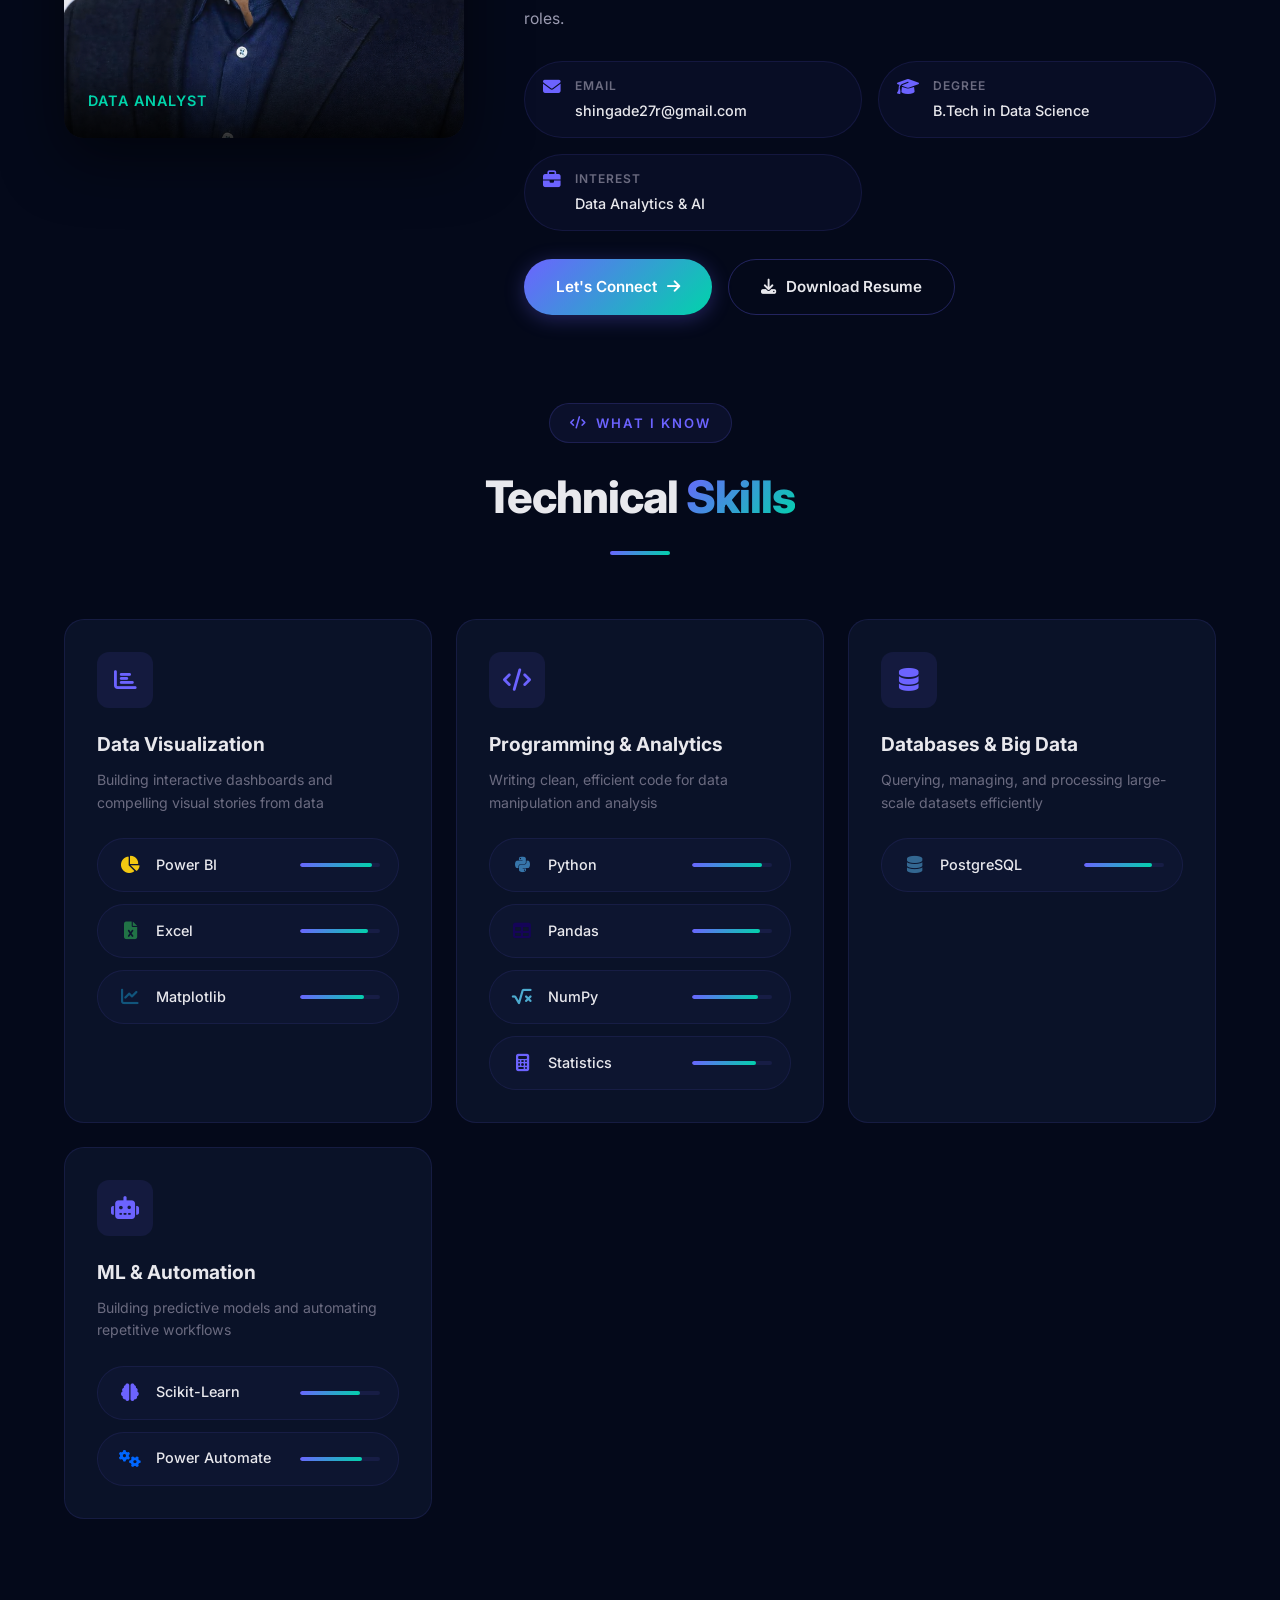
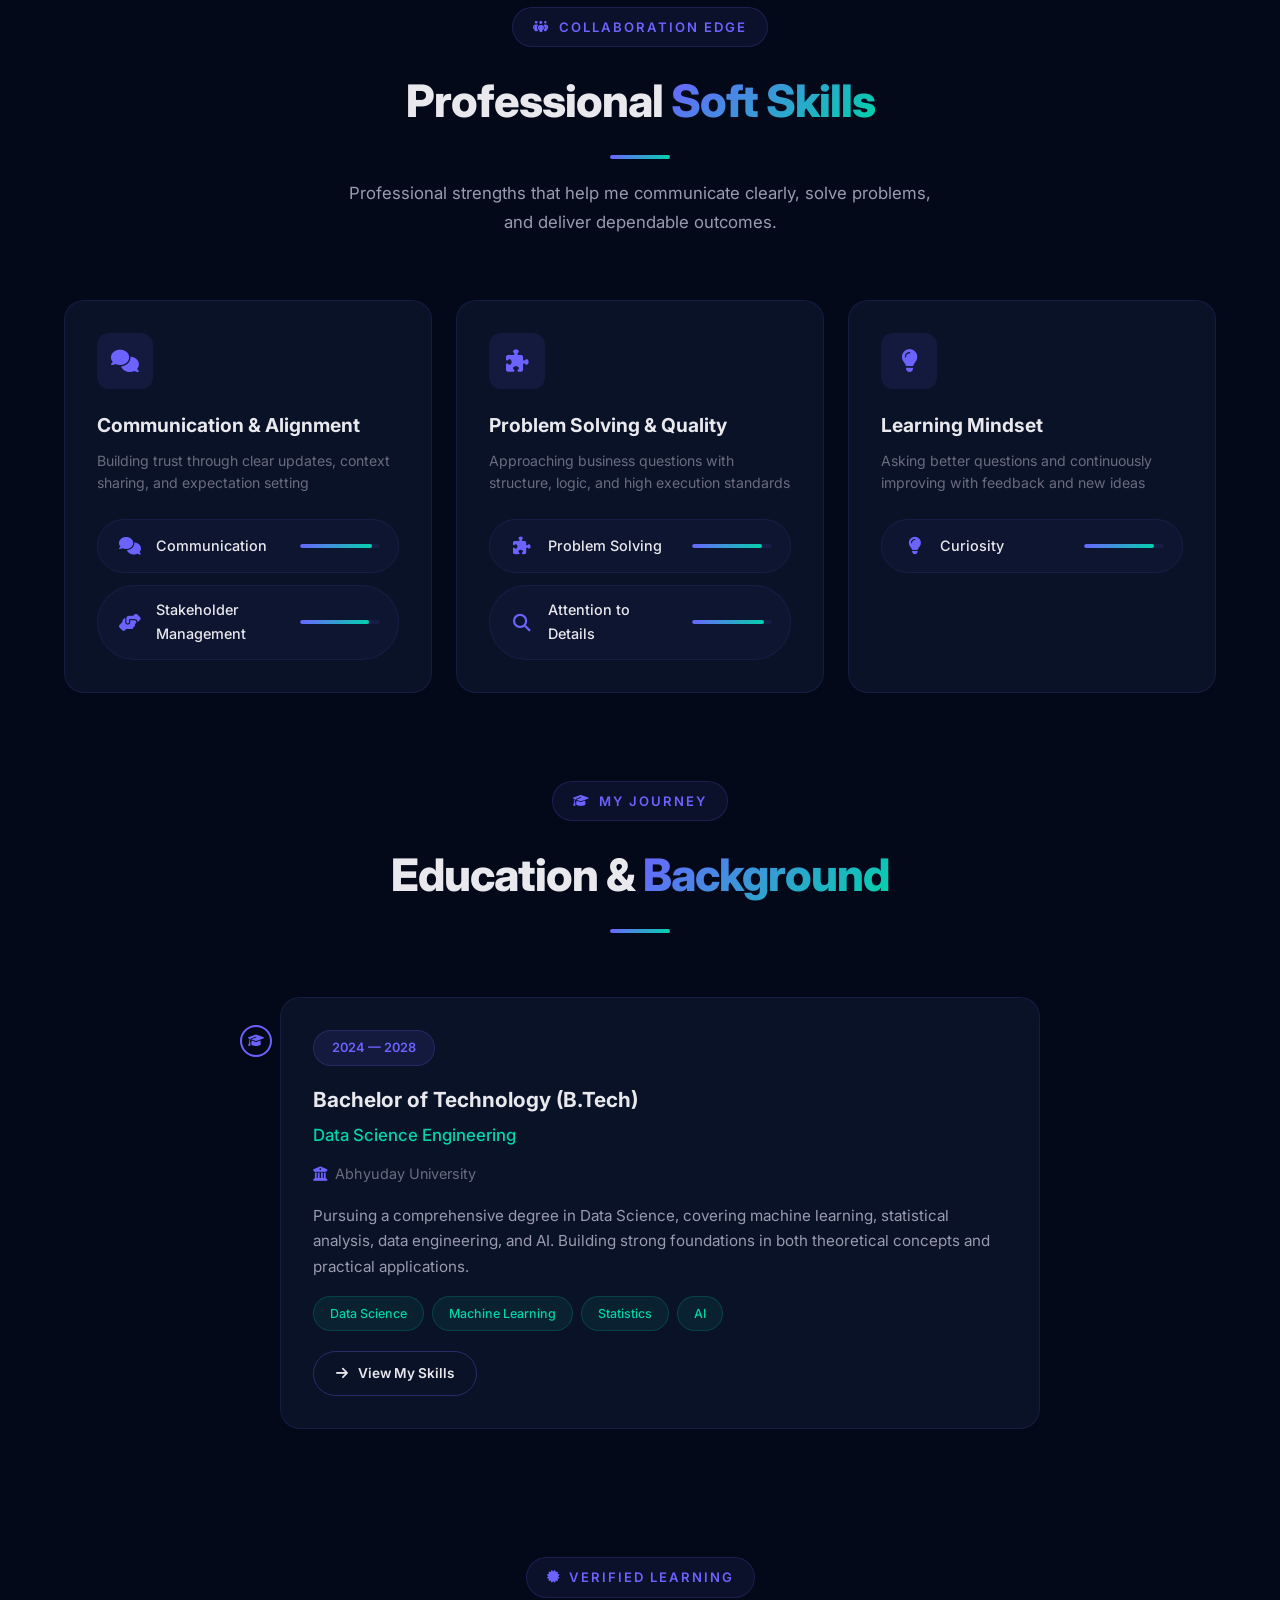
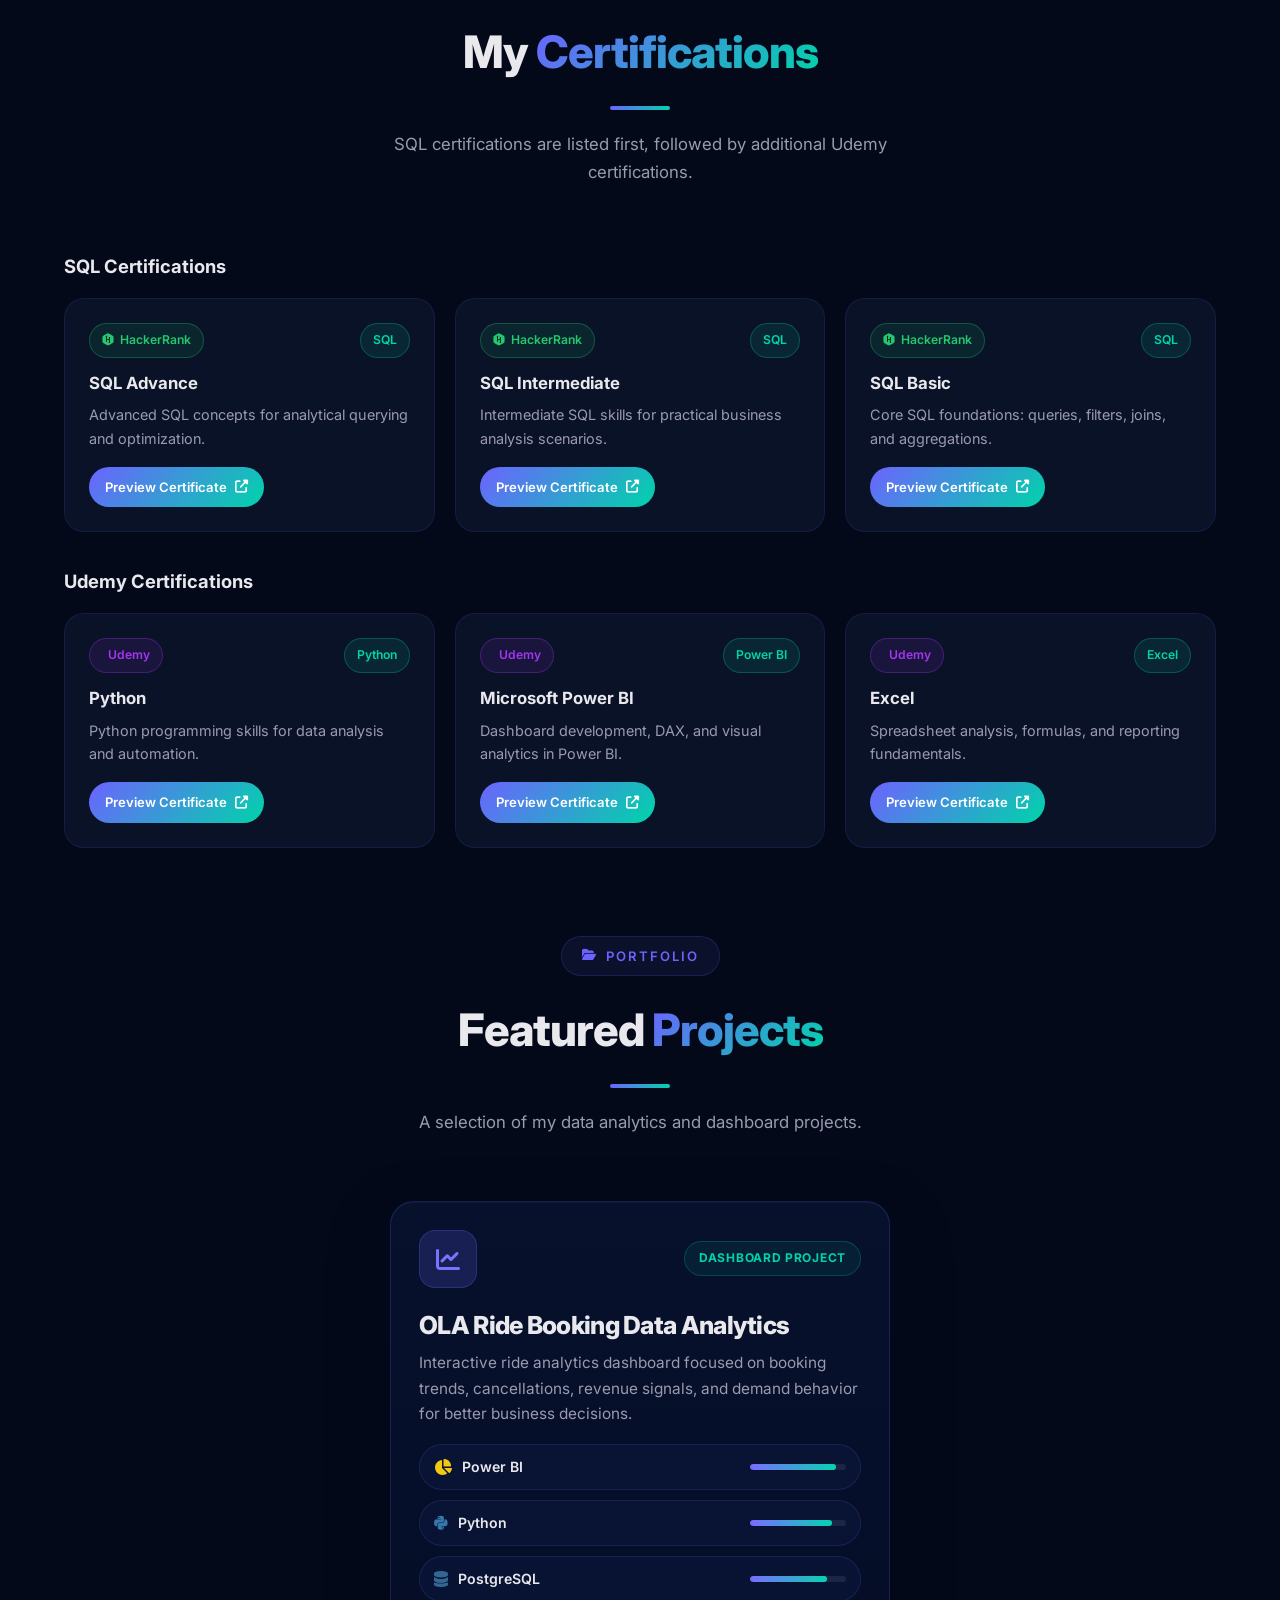
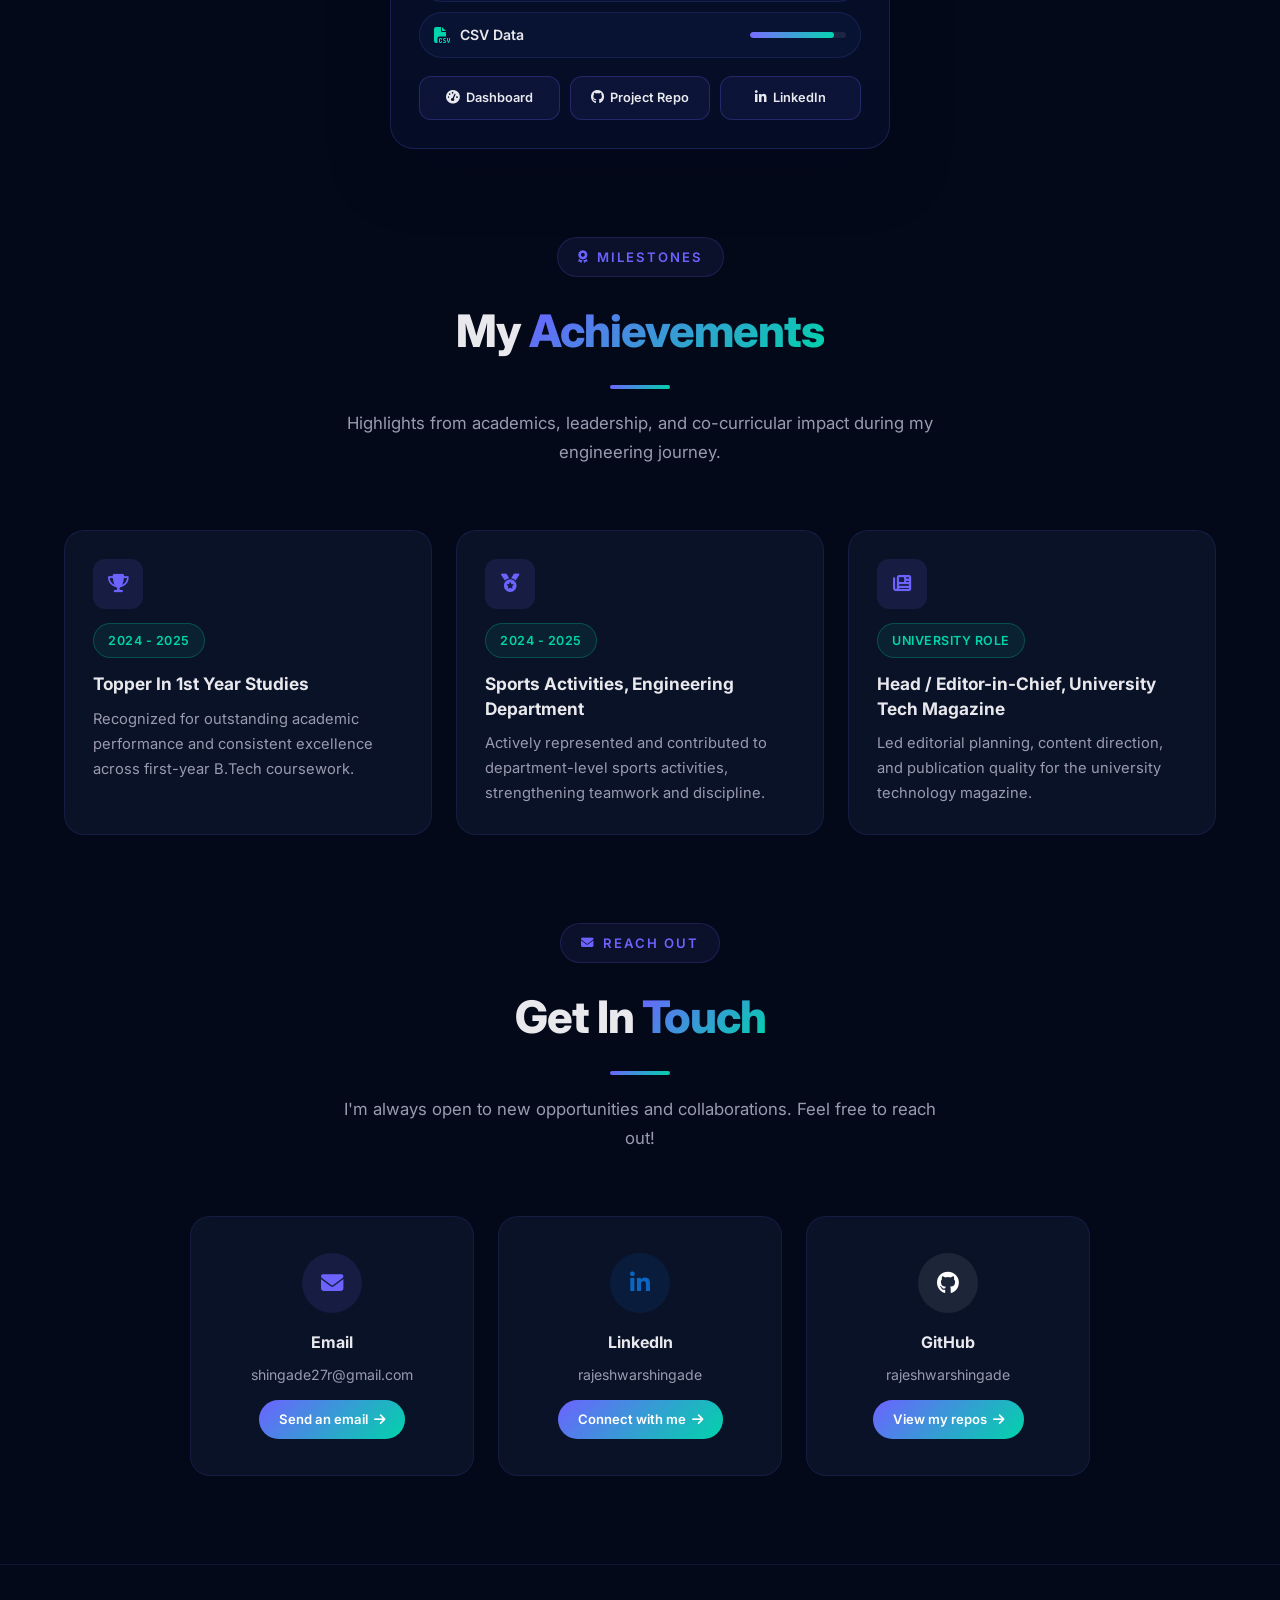
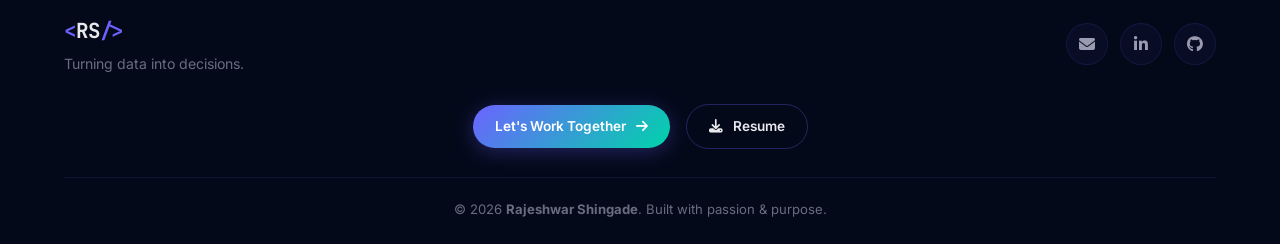
==== commit ba4fb517: "Refine project card to compact layout and add LinkedIn + hosted dashboard links" ====
--- a/index.html
+++ b/index.html
@@ -618,13 +618,17 @@
                     </div>
 
                     <div class="project-actions" aria-label="Project links">
-                        <a href="Projects/Ola%20Ride/OLA%20DASHBOARD%20(1).html" target="_blank" rel="noopener noreferrer" class="project-action" aria-label="Open OLA Dashboard">
+                        <a href="https://rajeshwarshingade.me/Projects/Ola%20Ride/OLA%20DASHBOARD%20(1).html" target="_blank" rel="noopener noreferrer" class="project-action" aria-label="Open OLA Dashboard Website">
                             <i class="fas fa-gauge-high"></i>
                             <span>Dashboard</span>
                         </a>
                         <a href="https://github.com/rajeshwarshingade/OLA-Ride-Booking-Data-Analytics" target="_blank" rel="noopener noreferrer" class="project-action" aria-label="Open GitHub Repository">
                             <i class="fab fa-github"></i>
                             <span>Project Repo</span>
+                        </a>
+                        <a href="https://www.linkedin.com/in/rajeshwarshingade/" target="_blank" rel="noopener noreferrer" class="project-action" aria-label="Open LinkedIn Project Profile">
+                            <i class="fab fa-linkedin-in"></i>
+                            <span>LinkedIn</span>
                         </a>
                     </div>
                 </article>
--- a/style.css
+++ b/style.css
@@ -1256,7 +1256,7 @@
 
 .projects-grid {
     display: grid;
-    grid-template-columns: minmax(300px, 620px);
+    grid-template-columns: minmax(280px, 500px);
     justify-content: center;
     gap: 24px;
 }
@@ -1264,8 +1264,8 @@
 .project-card {
     background: linear-gradient(180deg, rgba(8, 18, 48, 0.85) 0%, rgba(5, 14, 38, 0.96) 100%);
     border: 1px solid rgba(108, 99, 255, 0.2);
-    border-radius: 32px;
-    padding: 42px;
+    border-radius: 24px;
+    padding: 28px;
     position: relative;
     overflow: hidden;
     transition: var(--transition);
@@ -1303,9 +1303,9 @@
 }
 
 .project-icon {
-    width: 68px;
-    height: 68px;
-    border-radius: 18px;
+    width: 58px;
+    height: 58px;
+    border-radius: 16px;
     background: rgba(108, 99, 255, 0.18);
     border: 1px solid rgba(108, 99, 255, 0.25);
     display: flex;
@@ -1340,47 +1340,47 @@
 }
 
 .project-title {
-    font-size: 2rem;
+    font-size: 1.55rem;
     font-weight: 800;
     line-height: 1.4;
     letter-spacing: -0.7px;
-    margin-bottom: 10px;
+    margin-bottom: 8px;
 }
 
 .project-text {
     color: var(--text-secondary);
-    font-size: 1.1rem;
-    line-height: 1.7;
-    margin-bottom: 28px;
+    font-size: 0.96rem;
+    line-height: 1.65;
+    margin-bottom: 18px;
 }
 
 .project-tech-list {
     display: grid;
-    gap: 14px;
-    margin-bottom: 24px;
+    gap: 10px;
+    margin-bottom: 18px;
 }
 
 .project-actions {
     display: grid;
-    grid-template-columns: repeat(2, minmax(0, 1fr));
-    gap: 12px;
+    grid-template-columns: repeat(3, minmax(0, 1fr));
+    gap: 10px;
 }
 
 .project-tech-item {
     display: grid;
-    grid-template-columns: auto 1fr 120px;
-    align-items: center;
-    gap: 14px;
+    grid-template-columns: auto 1fr 96px;
+    align-items: center;
+    gap: 10px;
     background: rgba(15, 28, 68, 0.45);
     border: 1px solid rgba(108, 99, 255, 0.16);
     border-radius: 999px;
-    padding: 14px 18px;
+    padding: 10px 14px;
 }
 
 .project-tech-item span {
     color: var(--text-primary);
     font-weight: 600;
-    font-size: 0.98rem;
+    font-size: 0.88rem;
 }
 
 .project-tech-icon {
@@ -1403,13 +1403,13 @@
     display: inline-flex;
     align-items: center;
     justify-content: center;
-    gap: 8px;
-    padding: 12px 14px;
-    border-radius: 14px;
+    gap: 6px;
+    padding: 10px 10px;
+    border-radius: 12px;
     border: 1px solid rgba(108, 99, 255, 0.25);
     background: rgba(108, 99, 255, 0.08);
     color: var(--text-primary);
-    font-size: 0.88rem;
+    font-size: 0.8rem;
     font-weight: 600;
 }
 
@@ -1420,7 +1420,7 @@
 }
 
 .project-action i {
-    font-size: 0.95rem;
+    font-size: 0.85rem;
 }
 
 /* ==========================================
@@ -1692,18 +1692,22 @@
     }
 
     .project-card {
-        padding: 28px;
-        border-radius: 24px;
+        padding: 24px;
+        border-radius: 20px;
     }
 
     .project-title {
-        font-size: 1.5rem;
+        font-size: 1.35rem;
     }
 
     .project-tech-item {
         grid-template-columns: auto 1fr 100px;
         gap: 10px;
         padding: 12px 14px;
+    }
+
+    .project-actions {
+        grid-template-columns: repeat(2, minmax(0, 1fr));
     }
 
     .achievement-card {
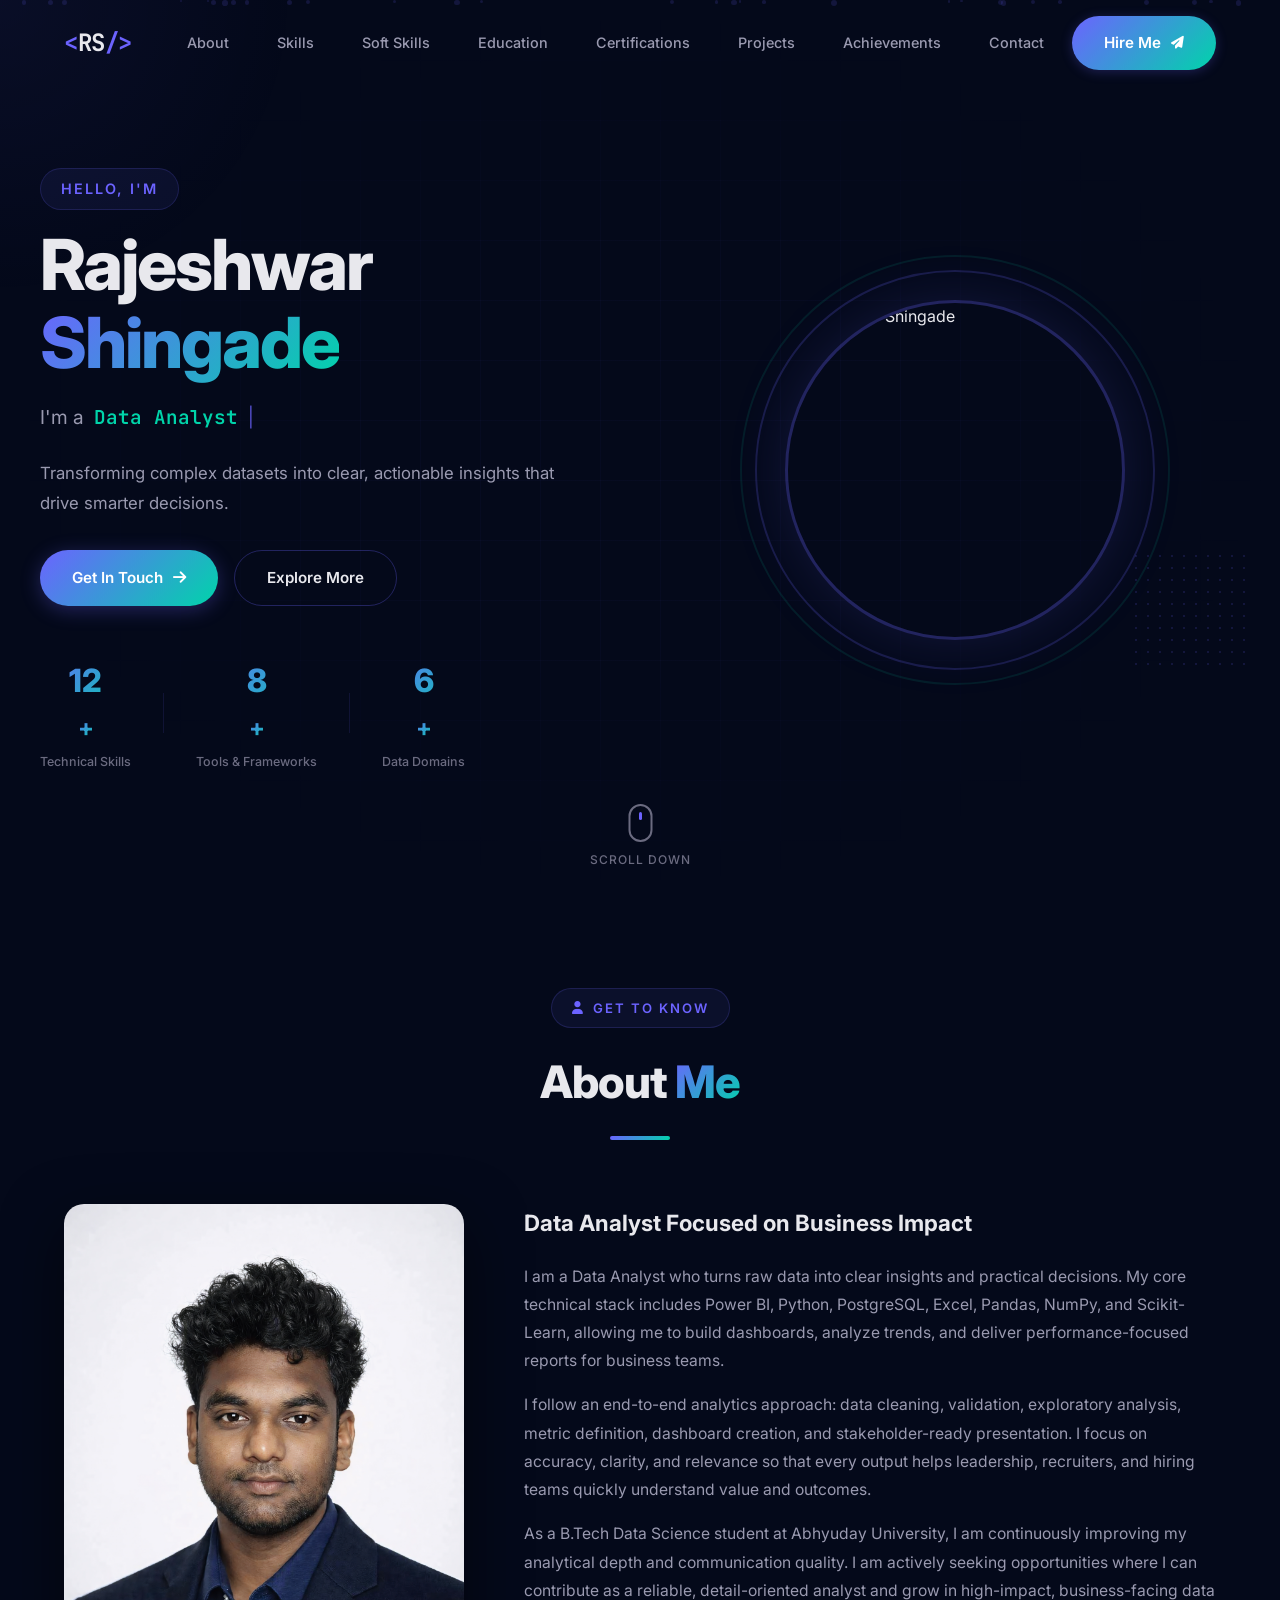
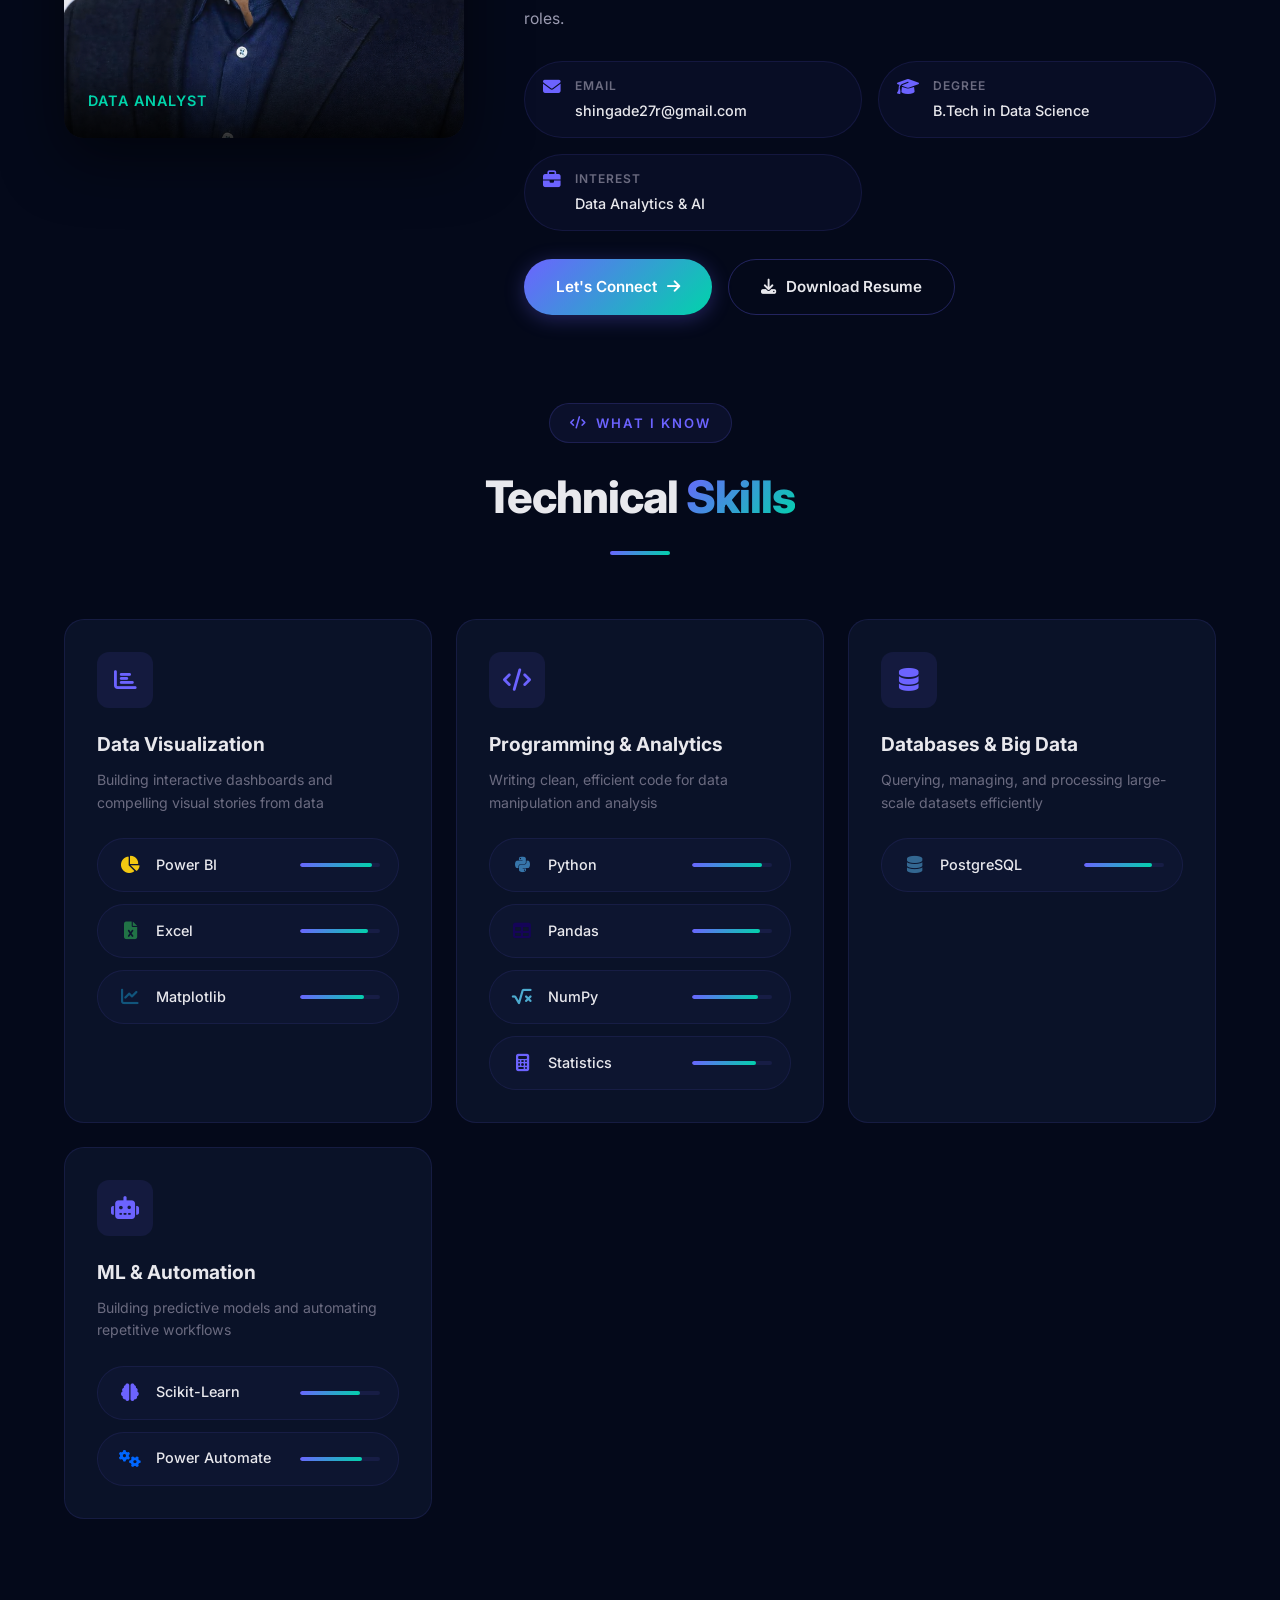
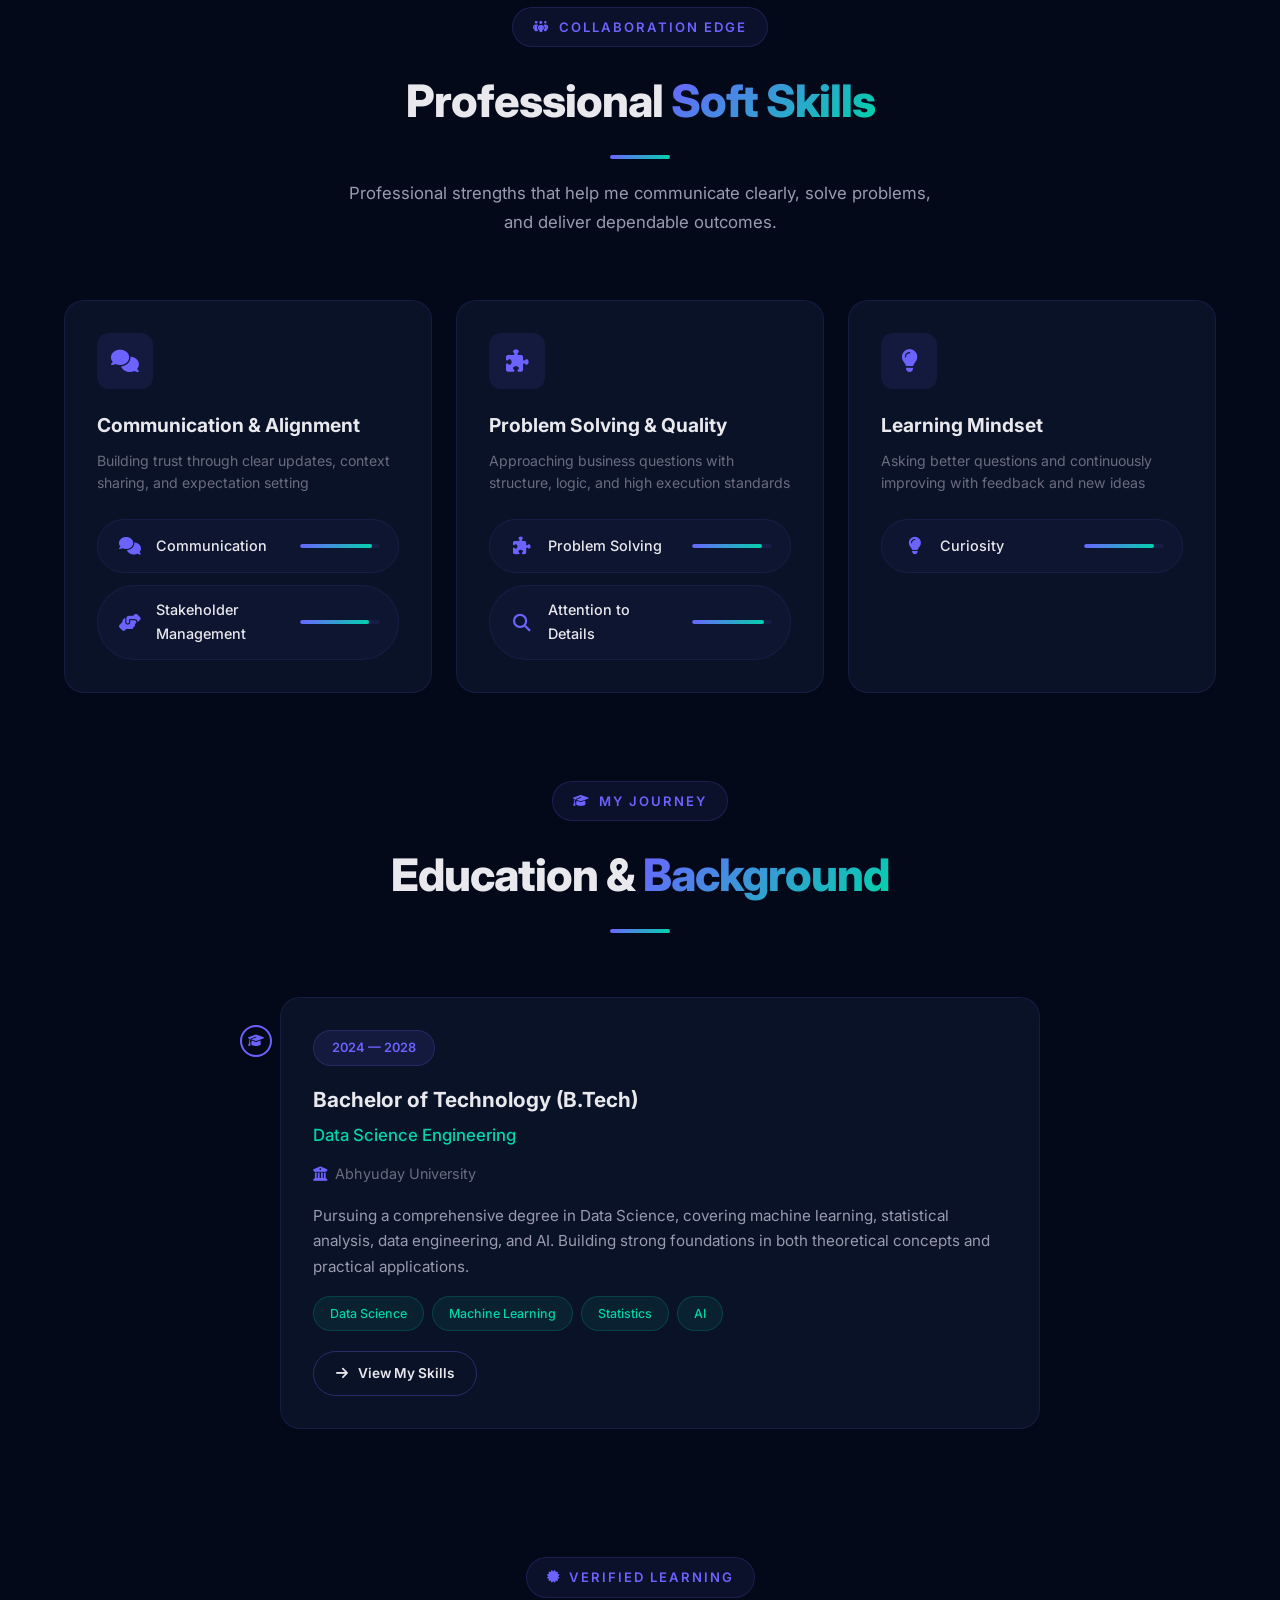
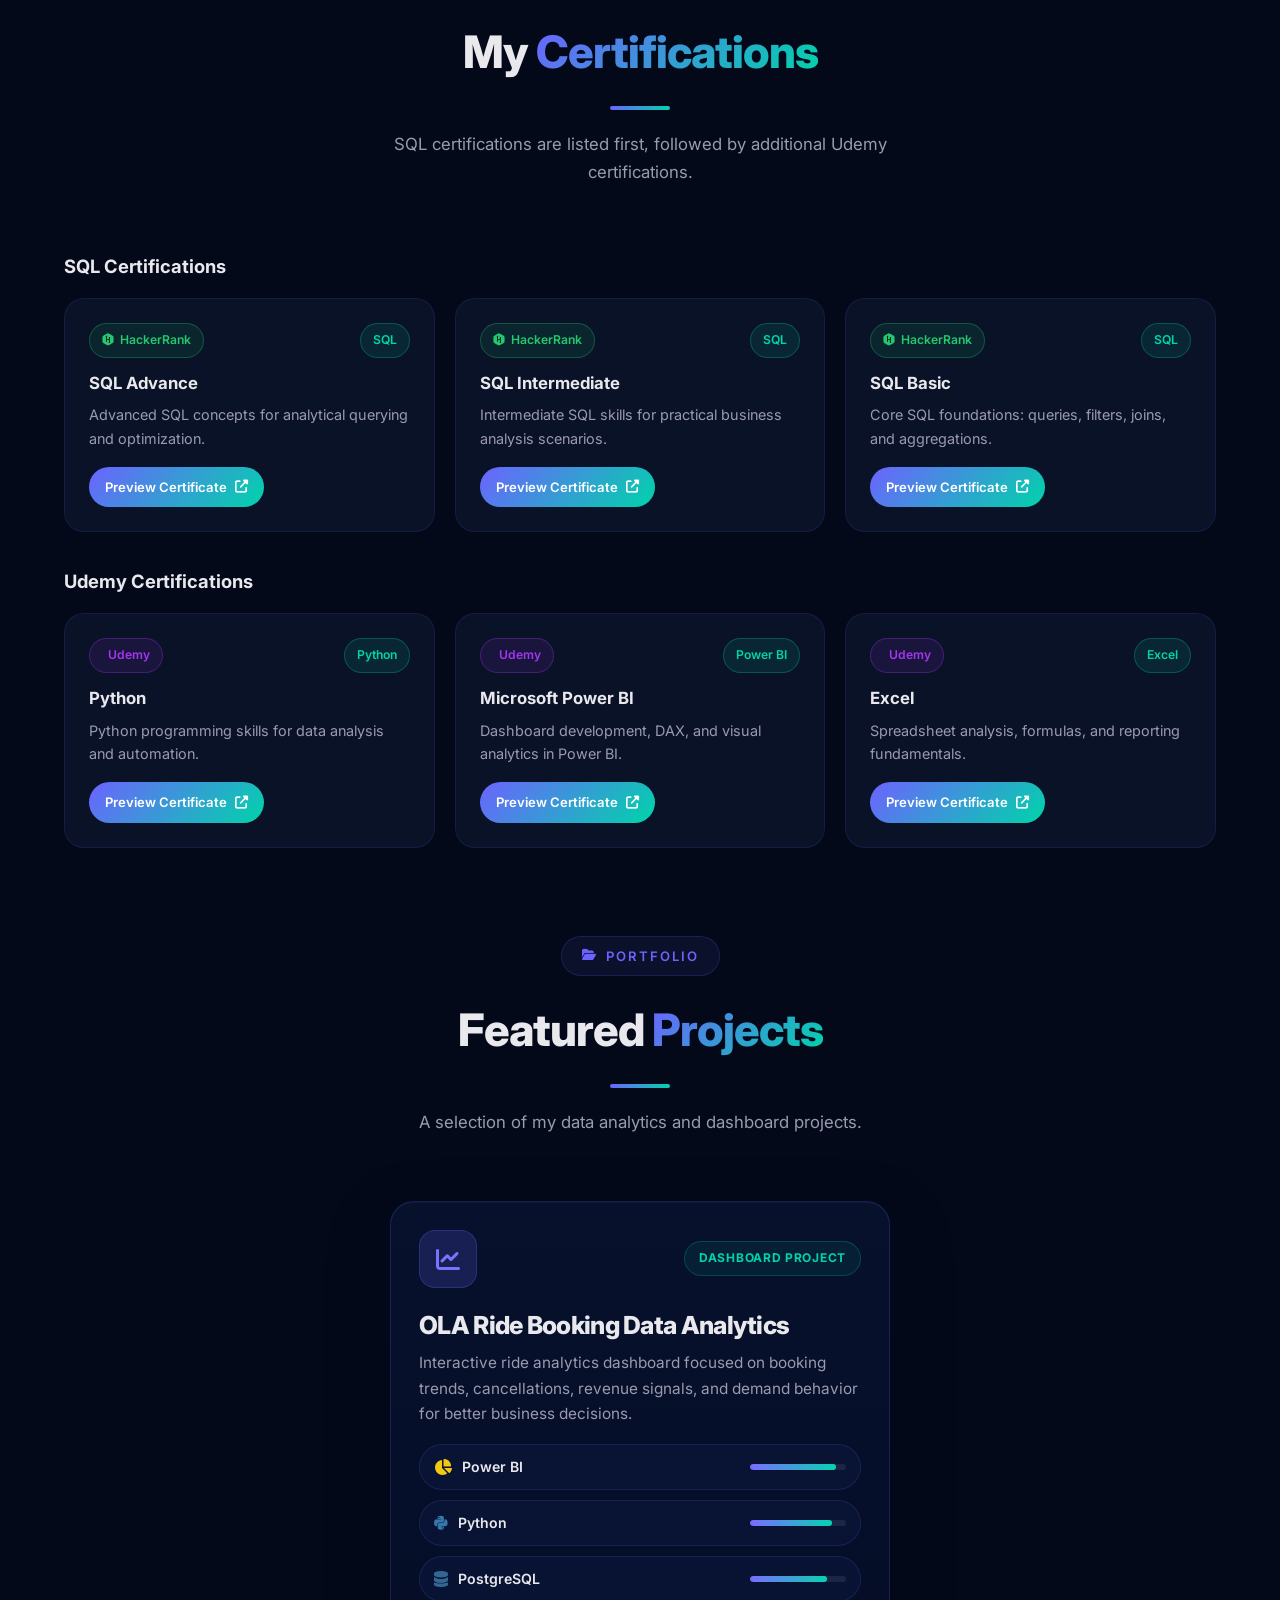
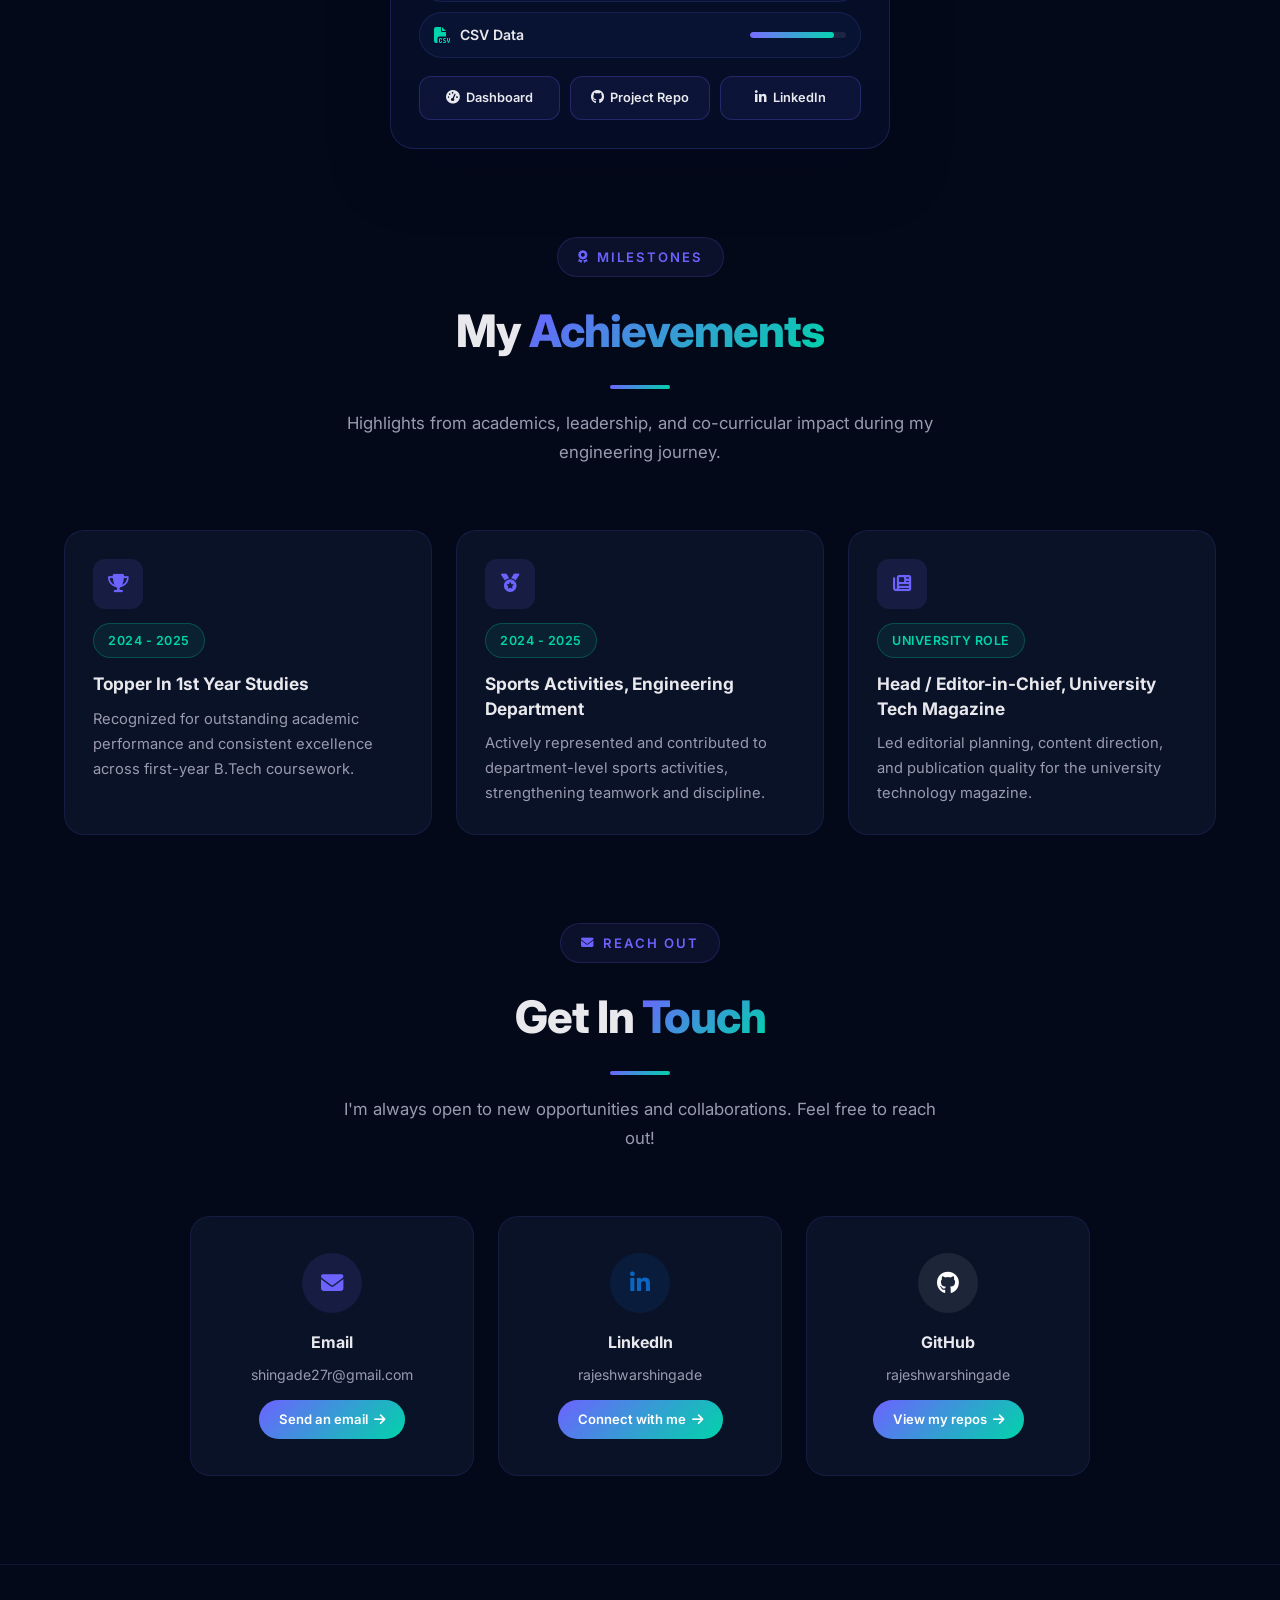
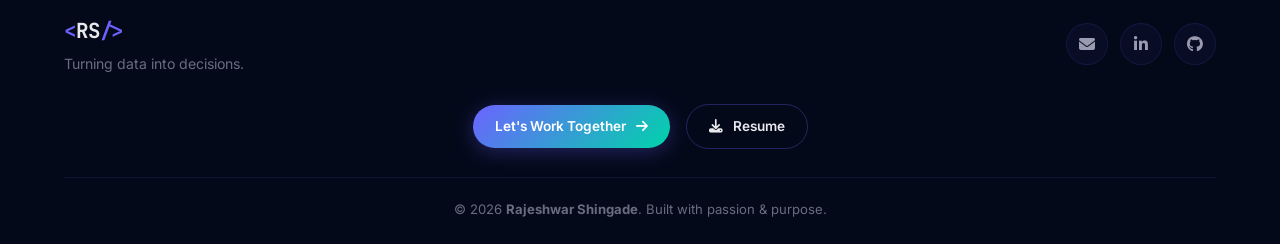
==== commit a43d418b: "Create professional OLA dashboard URL" ====
--- a/index.html
+++ b/index.html
@@ -618,7 +618,7 @@
                     </div>
 
                     <div class="project-actions" aria-label="Project links">
-                        <a href="https://rajeshwarshingade.me/Projects/Ola%20Ride/OLA%20DASHBOARD%20(1).html" target="_blank" rel="noopener noreferrer" class="project-action" aria-label="Open OLA Dashboard Website">
+                        <a href="https://rajeshwarshingade.me/Projects/ola-ride-dashboard/" target="_blank" rel="noopener noreferrer" class="project-action" aria-label="Open OLA Dashboard Website">
                             <i class="fas fa-gauge-high"></i>
                             <span>Dashboard</span>
                         </a>
